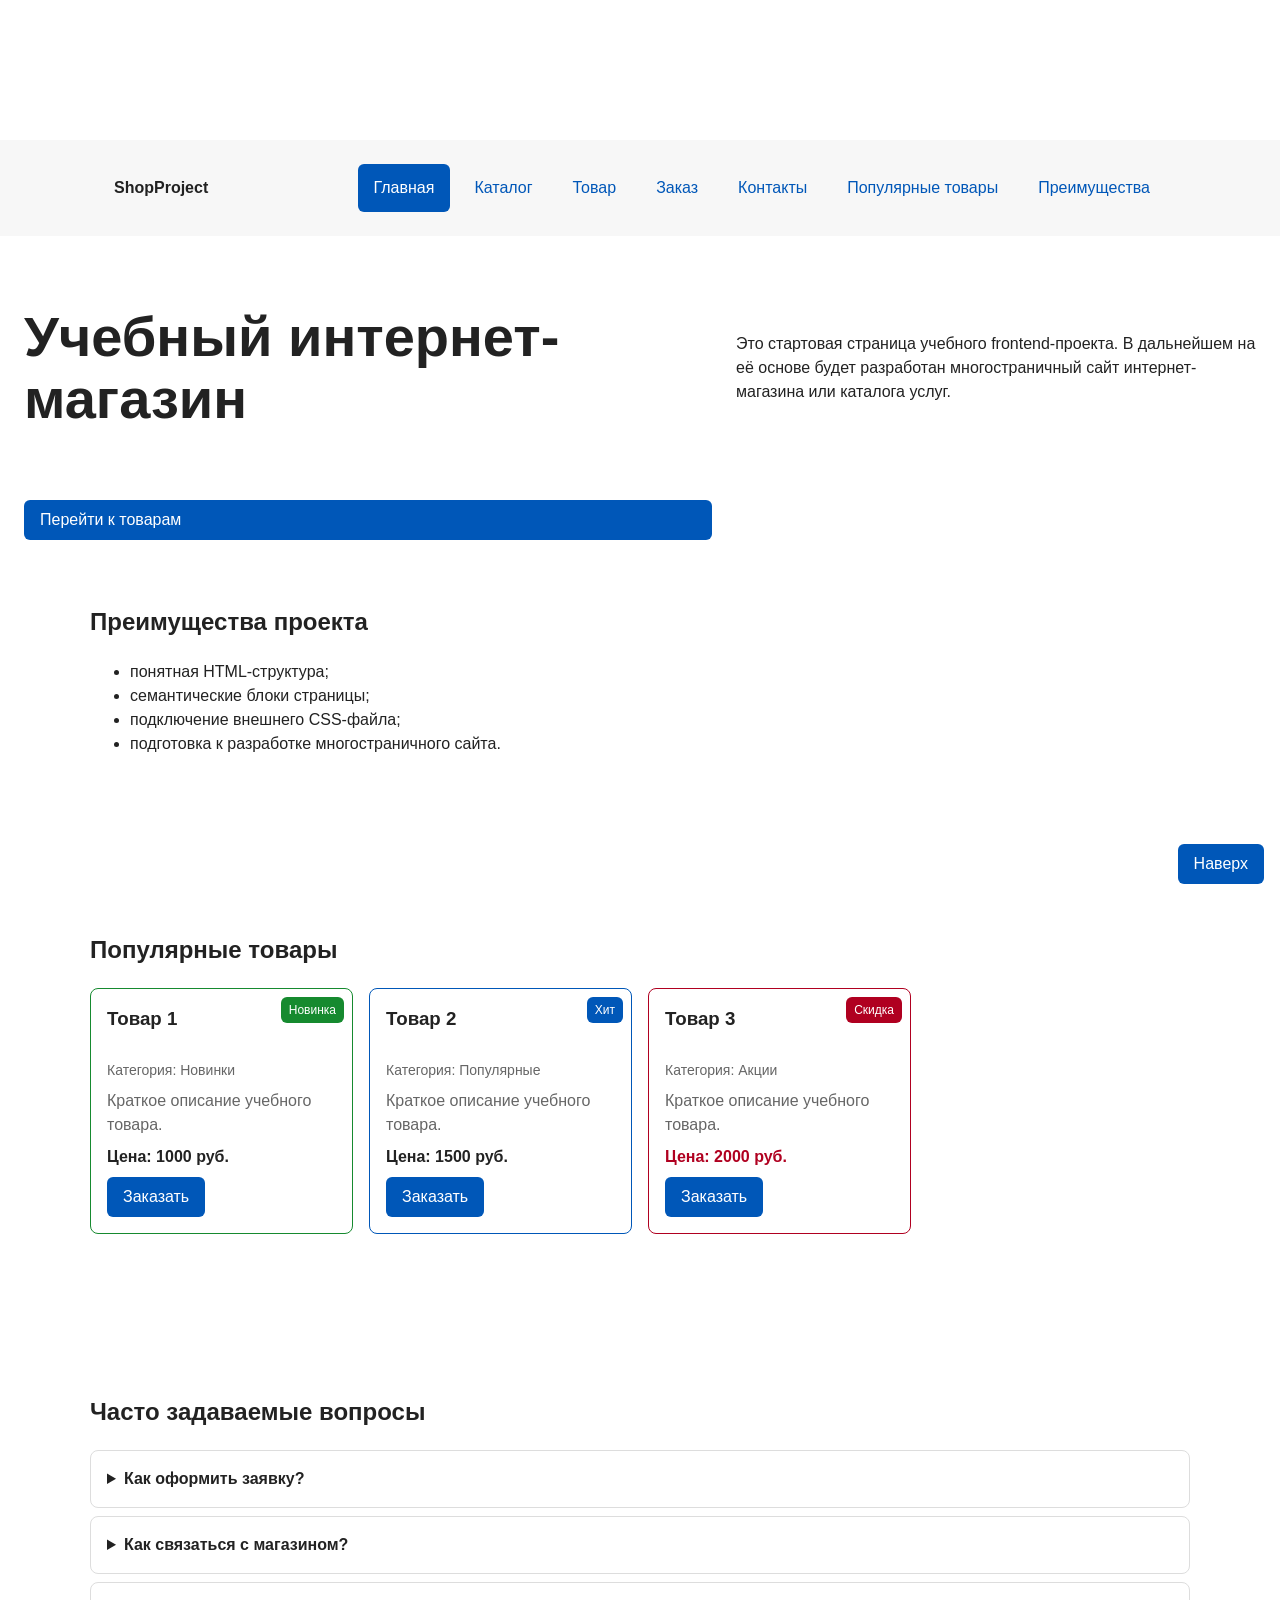
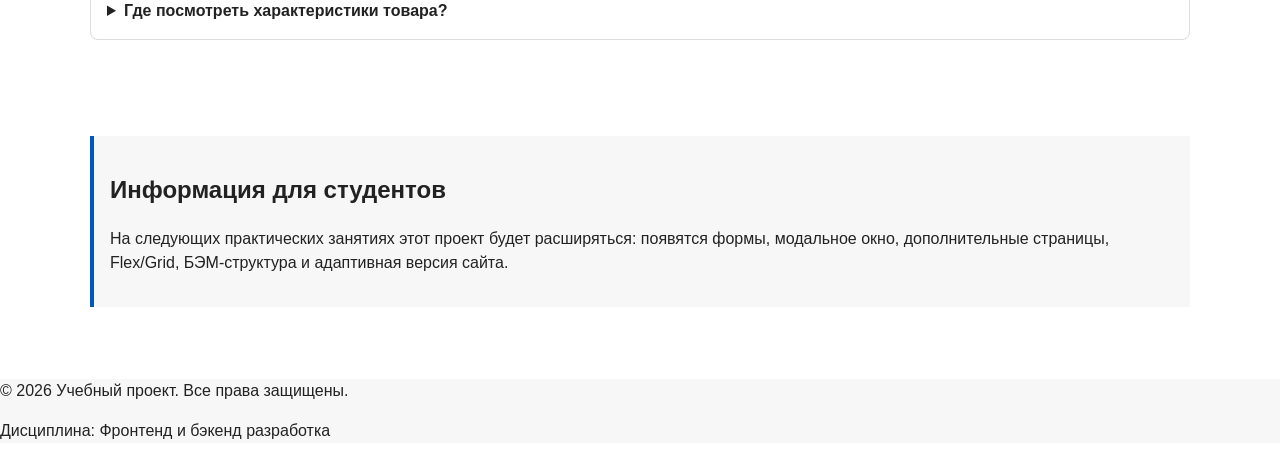
==== index.html @ 4610fc08 "pr13-15" ====
<!DOCTYPE html>
<html lang="ru">

<head>
    <meta charset="UTF-8">
    <meta name="viewport" content="width=device-width, initial-scale=1.0">
    <meta name="description" content="Главная страница учебного интернет-магазина.">
    <title>Учебный интернет-магазин</title>
    <link rel="stylesheet" href="css/style.css">
    <link rel="stylesheet" href="css/responsive.css">
    <script src="js/main.js" defer></script>
    <meta property="og:type" content="website">
    <meta property="og:title" content="Учебный интернет-магазин">
    <meta property="og:description" content="Учебный frontend-проект интернет-магазина.">
    <meta property="og:image" content="https://detrax656.github.io/kr1-html-css-shop/images/preview.jpg">
</head>

<body>
    <a class="skip-link" href="#main">Перейти к основному содержимому</a>
    <header class="site-header">
        <div class="site-header__inner">
            <a class="site-header__logo" href="index.html">ShopProject</a>

            <nav class="site-nav" aria-label="Основная навигация">
                <ul class="site-nav__list">
                    <li class="site-nav__item">
                        <a class="site-nav__link site-nav__link--active" href="index.html">
                            Главная
                        </a>
                    </li>
                    <li class="site-nav__item">
                        <a class="site-nav__link" href="catalog.html">Каталог</a>
                    </li>
                    <li class="site-nav__item">
                        <a class="site-nav__link" href="product.html">Товар</a>
                    </li>
                    <li class="site-nav__item">
                        <a class="site-nav__link" href="order.html">Заказ</a>
                    </li>
                    <li class="site-nav__item">
                        <a class="site-nav__link" href="contacts.html">Контакты</a>
                    </li>
                    <li class="site-nav__item">
                        <a class="site-nav__link" href="index.html#popular">
                            Популярные товары
                        </a>
                    </li>
                    <li class="site-nav__item">
                        <a class="site-nav__link" href="index.html#advantages">Преимущества</a>
                    </li>
                </ul>
            </nav>
        </div>
    </header>

    <main>
        <section class="hero">
            <h1 class="hero__title">Учебный интернет-магазин</h1>
            <p class="hero__text">
                Это стартовая страница учебного frontend-проекта.
                В дальнейшем на её основе будет разработан многостраничный сайт
                интернет-магазина или каталога услуг.
            </p>
            <a class="button" href="#popular">Перейти к товарам</a>
        </section>

        <section class="section" id="advantages">
            <h2 class="section__title">Преимущества проекта</h2>

            <ul class="advantages-list">
                <li class="advantages-list__item">понятная HTML-структура;</li>
                <li class="advantages-list__item">семантические блоки страницы;</li>
                <li class="advantages-list__item">подключение внешнего CSS-файла;</li>
                <li class="advantages-list__item">подготовка к разработке многостраничного сайта.</li>
            </ul>
        </section>

        <section class="section" id="popular">
            <h2 class="section__title">Популярные товары</h2>

            <div class="products-grid">
                <article class="product-card product-card--new">
                    <span class="product-card__badge">Новинка</span>
                    <h3 class="product-card__title">Товар 1</h3>
                    <p class="product-card__category">Категория: Новинки</p>
                    <p class="product-card__description">Краткое описание учебного товара.</p>
                    <p class="product-card__price">Цена: 1000 руб.</p>
                    <button class="button product-card__button" type="button" data-product="Товар 1">
                        Заказать
                    </button>
                </article>

                <article class="product-card product-card--hit">
                    <span class="product-card__badge">Хит</span>
                    <h3 class="product-card__title">Товар 2</h3>
                    <p class="product-card__category">Категория: Популярные</p>
                    <p class="product-card__description">Краткое описание учебного товара.</p>
                    <p class="product-card__price">Цена: 1500 руб.</p>
                    <button class="button product-card__button" type="button" data-product="Товар 2">
                        Заказать
                    </button>
                </article>

                <article class="product-card product-card--discount">
                    <span class="product-card__badge">Скидка</span>
                    <h3 class="product-card__title">Товар 3</h3>
                    <p class="product-card__category">Категория: Акции</p>
                    <p class="product-card__description">Краткое описание учебного товара.</p>
                    <p class="product-card__price">Цена: 2000 руб.</p>
                    <button class="button product-card__button" type="button" data-product="Товар 3">
                        Заказать
                    </button>
                </article>

            </div>
        </section>

        <section class="section" id="faq">
            <h2 class="section__title">Часто задаваемые вопросы</h2>

            <div class="faq">
                <details class="faq__item">
                    <summary class="faq__question">Как оформить заявку?</summary>
                    <p class="faq__answer">
                        Нажмите кнопку «Заказать» у нужного товара или перейдите
                        на страницу «Заказ» и заполните форму.
                    </p>
                </details>

                <details class="faq__item">
                    <summary class="faq__question">Как связаться с магазином?</summary>
                    <p class="faq__answer">
                        Телефон и e-mail указаны на странице «Контакты».
                    </p>
                </details>

                <details class="faq__item">
                    <summary class="faq__question">Где посмотреть характеристики товара?</summary>
                    <p class="faq__answer">
                        Характеристики представлены в таблице на странице «Товар».
                    </p>
                </details>
            </div>
        </section>

        <aside class="aside-info">
            <h2 class="aside-info__title">Информация для студентов</h2>
            <p class="aside-info__text">
                На следующих практических занятиях этот проект будет расширяться:
                появятся формы, модальное окно, дополнительные страницы, Flex/Grid,
                БЭМ-структура и адаптивная версия сайта.
            </p>
        </aside>
    </main>

    <footer class="site-footer" id="contacts">
        <p class="site-footer__text">&copy; 2026 Учебный проект. Все права защищены.</p>
        <p class="site-footer__text">Дисциплина: Фронтенд и бэкенд разработка</p>
    </footer>

    <a class="to-top" href="#">Наверх</a>

    <dialog class="order-dialog" id="order-dialog" aria-labelledby="order-dialog-title">
        <button class="order-dialog__close" type="button" id="close-order-dialog-icon"
            aria-label="Закрыть окно">&times;</button>

        <h2 class="order-dialog__title" id="order-dialog-title">Оформление заявки</h2>

        <p class="success-message" id="success-message" role="status" hidden>
            Форма успешно отправлена!
        </p>

        <form class="order-form" id="order-form" action="#" method="post" novalidate>
            <input id="selected-product" name="selected-product" type="hidden">

            <div class="order-form__field">
                <label class="order-form__label" for="order-name">Имя</label>
                <input class="order-form__input" id="order-name" name="name" type="text" placeholder="Введите ваше имя"
                    minlength="2" autocomplete="given-name" required>
            </div>

            <div class="order-form__field">
                <label class="order-form__label" for="order-email">E-mail</label>
                <input class="order-form__input" id="order-email" name="email" type="email"
                    placeholder="example@mail.ru" autocomplete="email" required>
            </div>

            <div class="order-form__field">
                <label class="order-form__label" for="order-phone">Телефон</label>
                <input class="order-form__input" id="order-phone" name="phone" type="tel" inputmode="tel"
                    placeholder="+7 (900) 000-00-00" pattern="^\+7 \(\d{3}\) \d{3}-\d{2}-\d{2}$" required>
                <small class="order-form__hint">Формат: +7 (900) 000-00-00</small>
            </div>

            <div class="order-form__field">
                <label class="order-form__label" for="order-date">Дата связи</label>
                <input class="order-form__input" id="order-date" name="date" type="date">
            </div>

            <div class="order-form__field">
                <label class="order-form__label" for="order-topic">Тема заявки</label>
                <select class="order-form__select" id="order-topic" name="topic" required>
                    <option value="">Выберите тему</option>
                    <option value="product">Заказ товара</option>
                    <option value="consultation">Консультация</option>
                    <option value="delivery">Доставка</option>
                </select>
            </div>

            <div class="order-form__field">
                <label class="order-form__label" for="order-comment">Комментарий</label>
                <textarea class="order-form__textarea" id="order-comment" name="comment" rows="4"
                    placeholder="Укажите дополнительную информацию"></textarea>
            </div>

            <div class="order-form__field order-form__field--checkbox">
                <label class="order-form__label">
                    <input class="order-form__input" id="order-agreement" name="agreement" type="checkbox" required>
                    Я согласен на обработку данных
                </label>
            </div>

            <div class="order-form__actions">
                <button class="button button--secondary" type="button" id="close-order-dialog">Закрыть</button>
                <button class="button button--primary" type="submit">Отправить заявку</button>
            </div>
        </form>
    </dialog>
</body>

</html>
---- css/style.css ----
/* ===============================
   1. Переменные проекта
   =============================== */

:root {
  /* Основные цвета проекта */
  --color-bg: #ffffff;
  --color-text: #222222;
  --color-muted: #666666;
  --color-primary: #0057b8;
  --color-primary-dark: #003f86;
  --color-border: #dddddd;
  --color-surface: #f7f7f7;
  --color-surface-accent: #eef5ff;
  --color-danger: #b00020;
  --color-success: #168a2f;
  --color-success-bg: #eefaf0;
  --color-white: #ffffff;

  /* Отступы */
  --space-xs: 4px;
  --space-sm: 8px;
  --space-md: 16px;
  --space-lg: 24px;
  --space-xl: 32px;

  /* Скругления */
  --radius-sm: 6px;
  --radius-md: 8px;
  --radius-lg: 12px;

  /* Размеры */
  --container-width: 1100px;
  --header-height: 140px;
}

/* ===============================
   2. Базовые стили
   =============================== */

* {
  box-sizing: border-box;
}

html {
  scroll-behavior: smooth;
  scroll-padding-top: var(--header-height);
}
:target {
  outline: 2px dashed var(--color-primary);
  outline-offset: 4px;
}

body {
  margin: 0;
  font-family: Arial, sans-serif;
  line-height: 1.5;
  color: var(--color-text);
  background-color: var(--color-bg);
  padding-top: var(--header-height);
}

main {
  padding: var(--space-lg);
}

/* ===============================
   3. Общие элементы интерфейса
   =============================== */

a {
  color: var(--color-primary);
}

a:hover {
  color: var(--color-primary-dark);
}

a:focus-visible {
  outline: 2px solid var(--color-primary);
  outline-offset: 3px;
}

.button {
  display: inline-block;
  padding: var(--space-sm) var(--space-md);
  color: var(--color-white);
  background-color: var(--color-primary);
  font: inherit;
  text-decoration: none;
  border: none;
  border-radius: var(--radius-sm);
  cursor: pointer;
}

.button:hover {
  color: var(--color-white);
  background-color: var(--color-primary-dark);
}

.button--primary {
  color: var(--color-white);
  background-color: var(--color-primary);
}

.button--primary:hover {
  background-color: var(--color-primary-dark);
}

.button--secondary {
  color: var(--color-primary);
  background-color: transparent;
  border: 1px solid var(--color-primary);
}

.button--secondary:hover {
  color: var(--color-white);
  background-color: var(--color-primary);
}

.button:focus-visible {
  outline: 2px solid var(--color-primary);
  outline-offset: 3px;
}

.button:disabled {
  opacity: 0.6;
  cursor: not-allowed;
}

/* ===============================
   4.Flexbox
   =============================== */

.site-header,
.site-footer {
  background-color: var(--color-surface);
}

.site-header {
  position: sticky;
  top: 0;
  z-index: 100;
}

/* Flexbox: логотип слева, меню справа */
.site-header__inner {
  display: flex;
  align-items: center;
  justify-content: space-between;
  gap: var(--space-md);
  max-width: var(--container-width);
  margin: 0 auto;
  padding: var(--space-lg);
}

.site-header__logo {
  font-weight: 700;
  color: var(--color-text);
  text-decoration: none;
}

/* Flexbox: пункты меню в строку */
.site-nav__list {
  display: flex;
  flex-direction: column;
  gap: var(--space-sm, 8px);
  margin: 0;
  padding: 0;
  list-style: none;
}

.site-nav__link {
  display: block;
  padding: 12px 16px;
  color: var(--color-primary);
  text-decoration: none;
  border-radius: var(--radius-sm);
}

.site-nav__link:hover {
  color: var(--color-white);
  background-color: var(--color-primary);
}

.site-nav__link:focus-visible {
  outline: 2px solid var(--color-primary);
  outline-offset: 3px;
}

.site-nav__link--active {
  color: var(--color-white);
  background-color: var(--color-primary);
}

/* ===============================
   5. Компоненты страницы
   =============================== */

.hero {
  display: grid;
  gap: var(--space-lg, 24px);
  align-items: center;
}

.hero__content {
  display: grid;
  gap: var(--space-md, 16px);
}

.hero__title {
  font-size: clamp(28px, 7vw, 56px);
  line-height: 1.1;
}

.hero__image {
  width: 100%;
  max-width: 520px;
  margin-inline: auto;
}

.section {
  max-width: var(--container-width);
  margin: 0 auto var(--space-xl);
}

.section__title {
  margin-top: 0;
}

/* Grid: карточки товаров в адаптивной сетке */

.products-grid {
  display: grid;
  grid-template-columns: repeat(3, 1fr);
  gap: var(--space-md, 16px);
}

/* Позиционирование: relative — точка отсчёта для бейджа */
.product-card {
  position: relative;
  display: flex;
  flex-direction: column;
  gap: var(--space-sm);
  margin-bottom: 0;
  padding: var(--space-md);
  border: 1px solid var(--color-border);
  border-radius: var(--radius-md);
  background-color: var(--color-bg);
  min-width: 0;
}

.product-card:hover {
  border-color: var(--color-primary);
}

.product-card--new {
  border-color: var(--color-success);
}

.product-card--hit {
  border-color: var(--color-primary);
}

.product-card--discount {
  border-color: var(--color-danger);
}

.product-card--unavailable {
  background-color: var(--color-surface);
}

.product-card__title {
  margin-top: 0;
  color: var(--color-text);
}

.product-card__category {
  margin: 0;
  font-size: 14px;
  color: var(--color-muted);
}

.product-card__description {
  margin: 0;
  color: var(--color-muted);
}

.product-card__price {
  margin: 0;
  font-weight: 700;
}

.product-card--discount .product-card__price {
  color: var(--color-danger);
}

.product-card--unavailable .product-card__price {
  color: var(--color-muted);
}

.product-card__button {
  margin-top: auto;
  align-self: flex-start;
}

/* Позиционирование: absolute — бейдж в углу карточки */
.product-card__badge {
  position: absolute;
  top: var(--space-sm);
  right: var(--space-sm);
  padding: var(--space-xs) var(--space-sm);
  font-size: 12px;
  color: var(--color-white);
  background-color: var(--color-success);
  border-radius: var(--radius-sm);
}

.product-card--hit .product-card__badge {
  background-color: var(--color-primary);
}

.product-card--discount .product-card__badge {
  background-color: var(--color-danger);
}

.product-card--unavailable .product-card__badge {
  background-color: var(--color-muted);
}

.aside-info {
  max-width: var(--container-width);
  margin: 0 auto var(--space-xl);
  padding: var(--space-md);
  border-left: 4px solid var(--color-primary);
  background-color: var(--color-surface);
}

/* Позиционирование: fixed — кнопка Наверх прикреплена к окну */
.to-top {
  position: fixed;
  right: 16px;
  bottom: 16px;
  z-index: 90;
  padding: var(--space-sm) var(--space-md);
  color: var(--color-white);
  background-color: var(--color-primary);
  text-decoration: none;
  border-radius: var(--radius-sm);
}

.to-top:hover {
  color: var(--color-white);
  background-color: var(--color-primary-dark);
}

.catalog-layout {
  max-width: var(--container-width);
  margin: 0 auto var(--space-xl);
  display: grid;
  grid-template-columns: 260px 1fr;
  grid-template-areas: "filters products";
  gap: var(--space-lg, 24px);
}

.catalog-filters {
  grid-area: filters;
  padding: var(--space-md);
  border: 1px solid var(--color-border);
  border-radius: var(--radius-md);
  background-color: var(--color-surface);
}

.catalog-products {
  grid-area: products;
}

/* ===============================
   6. Форма и модальное окно
   =============================== */

.order-dialog {
  width: min(100% - 32px, 560px);
  padding: var(--space-lg);
  border: none;
  border-radius: var(--radius-lg);
  overflow: auto;
  max-height: calc(100vh - 32px);
}

.order-dialog::backdrop {
  background-color: rgba(0, 0, 0, 0.5);
}

.order-dialog__title {
  margin-top: 0;
}

/* Позиционирование: absolute — крестик в углу окна */
.order-dialog__close {
  position: absolute;
  top: var(--space-sm);
  right: var(--space-sm);
  width: 32px;
  height: 32px;
  padding: 0;
  font-size: 24px;
  line-height: 1;
  color: var(--color-muted);
  background-color: transparent;
  border: none;
  border-radius: var(--radius-sm);
  cursor: pointer;
}

.order-dialog__close:hover {
  color: var(--color-text);
  background-color: var(--color-surface);
}

.order-dialog__close:focus-visible {
  outline: 2px solid var(--color-primary);
  outline-offset: 3px;
}

.order-form {
  display: grid;
  gap: var(--space-md, 16px);
  max-width: 560px;
}

.order-form__field {
  margin-bottom: var(--space-md);
}

.order-form__label {
  display: block;
  margin-bottom: var(--space-xs);
}

.order-form__input,
.order-form__select,
.order-form__textarea {
  width: 100%;
  min-height: 44px;
  padding: 10px 12px;
  border: 1px solid var(--color-border);
  border-radius: var(--radius-sm);
  font: inherit;
}

.order-form__input:hover,
.order-form__select:hover,
.order-form__textarea:hover {
  border-color: var(--color-primary);
}

.order-form__textarea {
  min-height: 120px;
  resize: vertical;
}

.order-form__input:focus-visible,
.order-form__select:focus-visible,
.order-form__textarea:focus-visible {
  outline: 2px solid var(--color-primary);
  outline-offset: 3px;
}

.order-form__input[type="checkbox"] {
  width: auto;
}

.order-form__hint {
  display: block;
  margin-top: var(--space-xs);
  color: var(--color-muted);
}

[aria-invalid="true"] {
  border-color: var(--color-danger);
}

/* Flexbox: кнопки формы справа */
.order-form__actions {
  display: flex;
  justify-content: flex-end;
  gap: var(--space-md);
  margin-top: var(--space-lg);
}

.success-message {
  max-width: var(--container-width);
  margin: var(--space-lg) auto;
  padding: var(--space-md);
  border-left: 4px solid var(--color-success);
  background-color: var(--color-success-bg);
}

/* Форма фильтров */

.catalog-filters__form {
  display: grid;
  gap: var(--space-md);
}

.catalog-filters__group {
  margin: 0;
  padding: var(--space-md);
  border: 1px solid var(--color-border);
  border-radius: var(--radius-sm);
}

.catalog-filters__legend {
  font-weight: 700;
}

.catalog-filters__label {
  display: block;
  margin-bottom: var(--space-sm);
}

.catalog-filters__input {
  width: 100%;
  padding: 8px 10px;
  border: 1px solid var(--color-border);
  border-radius: var(--radius-sm);
  font: inherit;
}

/* ===============================
   7. Стили для Breadcrumbs
   =============================== */
.breadcrumbs {
  max-width: var(--container-width);
  margin: 0 auto var(--space-md);
  font-size: 14px;
  color: var(--color-muted);
}

.breadcrumbs__link {
  color: var(--color-primary);
}

.breadcrumbs__link + .breadcrumbs__link::before {
  content: " / ";
  display: inline-block;
  white-space: pre;
  color: var(--color-muted);
  text-decoration: none;
}

.breadcrumbs__current::before {
  content: " / ";
  color: var(--color-muted);
}

/* ===============================
   8. FAQ
   =============================== */

.faq {
  display: grid;
  gap: var(--space-sm);
}

.faq__item {
  padding: var(--space-md);
  border: 1px solid var(--color-border);
  border-radius: var(--radius-md);
  background-color: var(--color-bg);
}

.faq__item:hover {
  border-color: var(--color-primary);
}

.faq__question {
  font-weight: 700;
  cursor: pointer;
}

.faq__question:focus-visible {
  outline: 2px solid var(--color-primary);
  outline-offset: 3px;
}

.faq__answer {
  margin: var(--space-sm) 0 0;
  color: var(--color-muted);
}

/* ===============================
   9. Страница товара
   =============================== */

/* Grid: картинка и информация о товаре в две колонки */
.product-details {
  display: grid;
  grid-template-columns: 1fr 1fr;
  gap: var(--space-xl);
  align-items: start;
}

.product-details__image {
  display: block;
  width: 100%;
  aspect-ratio: 4 / 3;
  object-fit: cover;
  border-radius: var(--radius-md, 8px);
}

.product-details__title {
  margin-top: 0;
}

.product-details__category {
  margin: 0 0 var(--space-md);
  font-size: 14px;
  color: var(--color-muted);
}

.product-details__subtitle {
  margin: var(--space-md) 0 var(--space-sm);
  font-size: 18px;
}

.product-details__list {
  margin: 0 0 var(--space-md);
  padding-left: var(--space-lg);
}

.product-details__price {
  font-weight: 700;
}

.product-details__availability {
  font-weight: 700;
  color: var(--color-success);
}

.product-table {
  width: 100%;
  max-width: 600px;
  border-collapse: collapse;
}

.product-table__caption {
  margin-bottom: var(--space-sm);
  font-weight: 700;
  text-align: left;
}

.product-table__heading,
.product-table__cell {
  padding: var(--space-sm) var(--space-md);
  border: 1px solid var(--color-border);
  text-align: left;
}

.product-table__heading {
  background-color: var(--color-surface);
}

/* ===============================
   10. Отзывы
   =============================== */

/* Grid: карточки отзывов в три колонки */
.reviews {
  display: grid;
  grid-template-columns: repeat(3, 1fr);
  gap: var(--space-lg);
}

.review-card {
  padding: var(--space-md);
  border: 1px solid var(--color-border);
  border-radius: var(--radius-md);
  background-color: var(--color-surface);
}

.review-card__rating {
  margin: 0 0 var(--space-sm);
  color: var(--color-primary);
}

.review-card__text {
  margin: 0 0 var(--space-sm);
  color: var(--color-muted);
}

.review-card__author {
  margin: 0;
  font-weight: 700;
}


.skip-link {
  position: absolute;
  left: 16px;
  top: -100px;
  z-index: 1000;
  padding: 8px 12px;
  color: #ffffff;
  background-color: #111111;
  border-radius: 6px;
  text-decoration: none;
}

.skip-link:focus,
.skip-link:focus-visible {
  top: 16px;
}
---- css/responsive.css ----
/*
  Адаптивные стили
  Подход: Mobile First
  Базовые стили рассчитаны на мобильный экран.
*/

*,
*::before,
*::after {
    box-sizing: border-box;
}

html {
    scroll-behavior: smooth;
}

img,
video {
    max-width: 100%;
    height: auto;
}

body {
    overflow-x: hidden;
}

.container,
.main,
.section {
    width: min(100% - 32px, 1200px);
    margin-inline: auto;
}

.section {
    padding-block: clamp(24px, 5vw, 64px);
}

@media (min-width: 768px) {
    .site-nav__list {
        flex-direction: row;
        flex-wrap: wrap;
        align-items: center;
    }
}

@media (min-width: 900px) {
  .hero {
    grid-template-columns: minmax(0, 1fr) minmax(320px, 520px);
  }
}

.product-card__title,
.product-card__description {
  overflow-wrap: anywhere;
}

@media (min-width: 640px) {
  .products-grid {
    grid-template-columns: repeat(2, minmax(0, 1fr));
  }
}

@media (min-width: 1024px) {
  .products-grid {
    grid-template-columns: repeat(3, minmax(0, 1fr));
  }
}

@media (min-width: 1280px) {
  .products-grid {
    grid-template-columns: repeat(4, minmax(0, 1fr));
  }
}

.catalog-filters {
  order: -1;
}

@media (min-width: 1024px) {
  .catalog-layout {
    grid-template-columns: 280px minmax(0, 1fr);
    align-items: start;
  }

  .catalog-filters {
    position: sticky;
    top: 88px;
    order: initial;
    z-index: 1;
    align-self: start;
  }
}

@media (min-width: 768px) {
  .order-form {
    grid-template-columns: repeat(2, minmax(0, 1fr));
  }

  .order-form__group--wide {
    grid-column: 1 / -1;
  }
}

@media (min-width: 768px) {
  .back-to-top {
    right: 32px;
    bottom: 32px;
  }
}
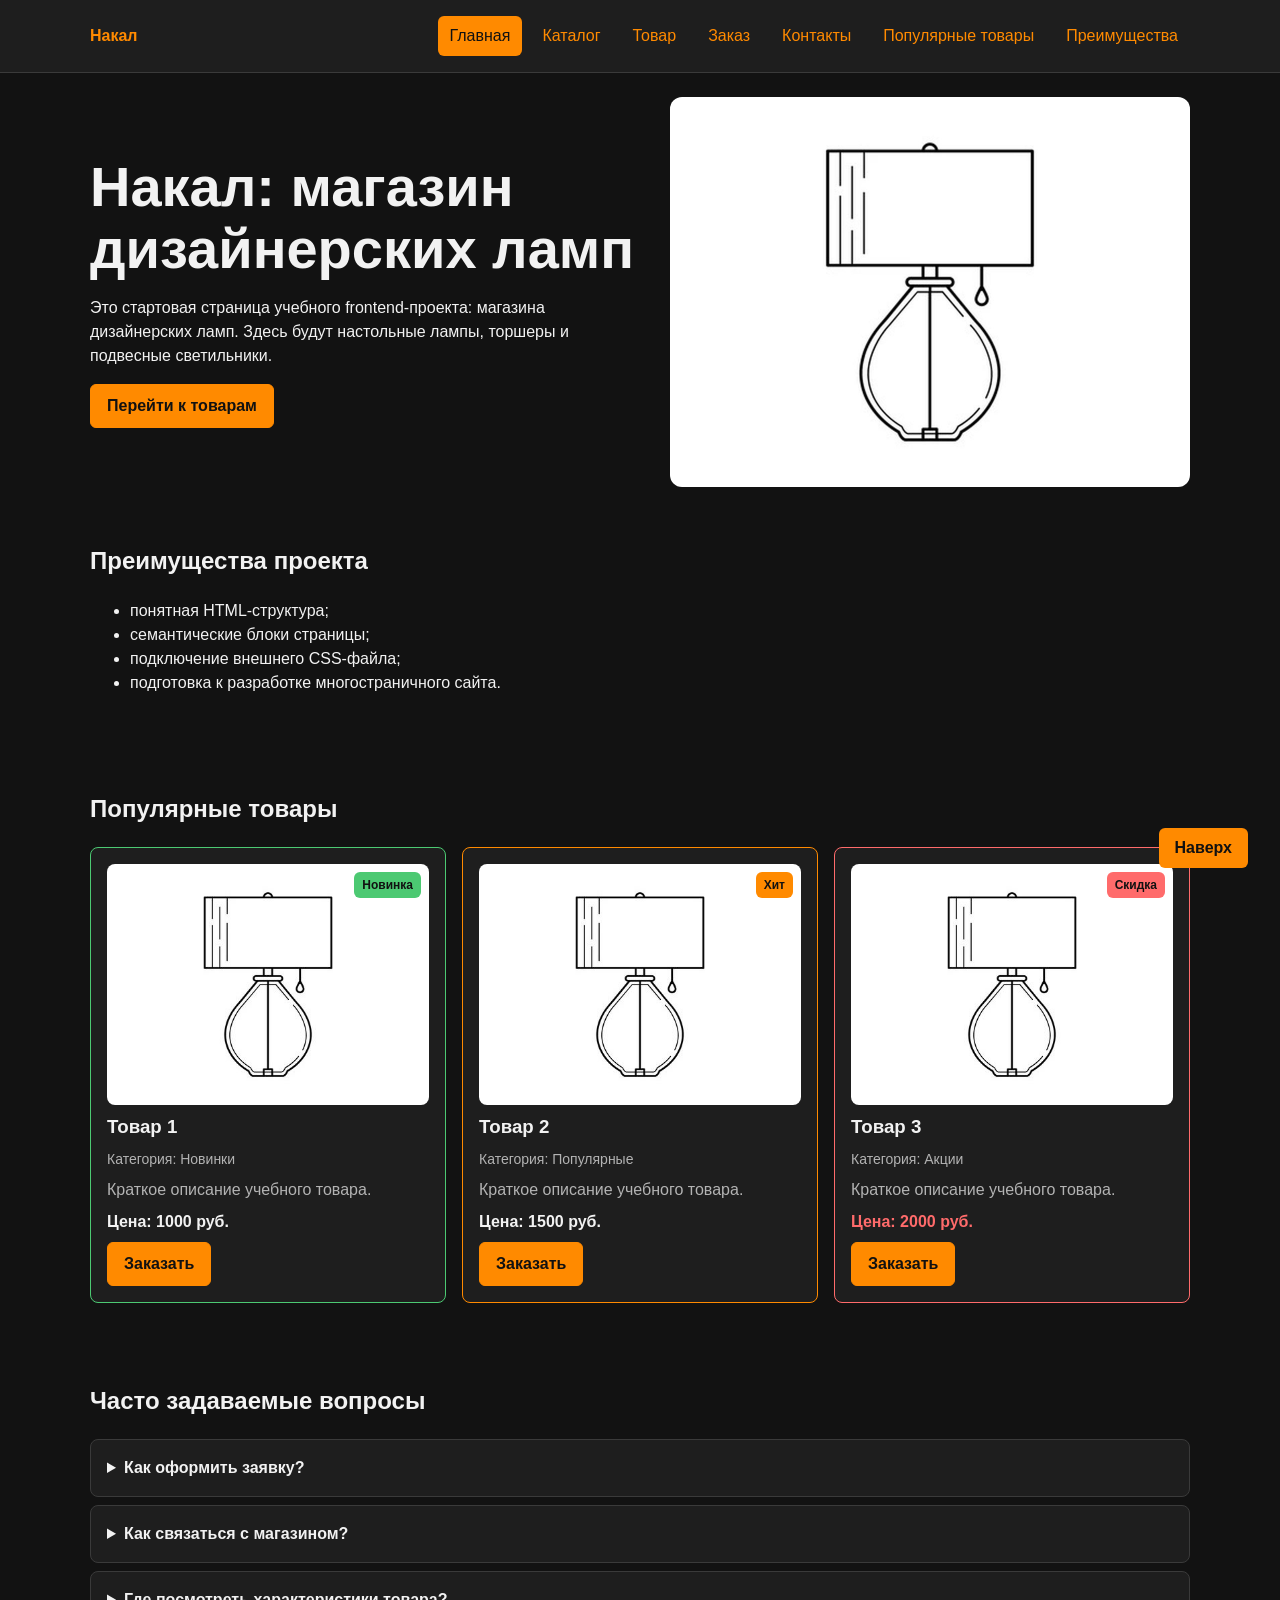
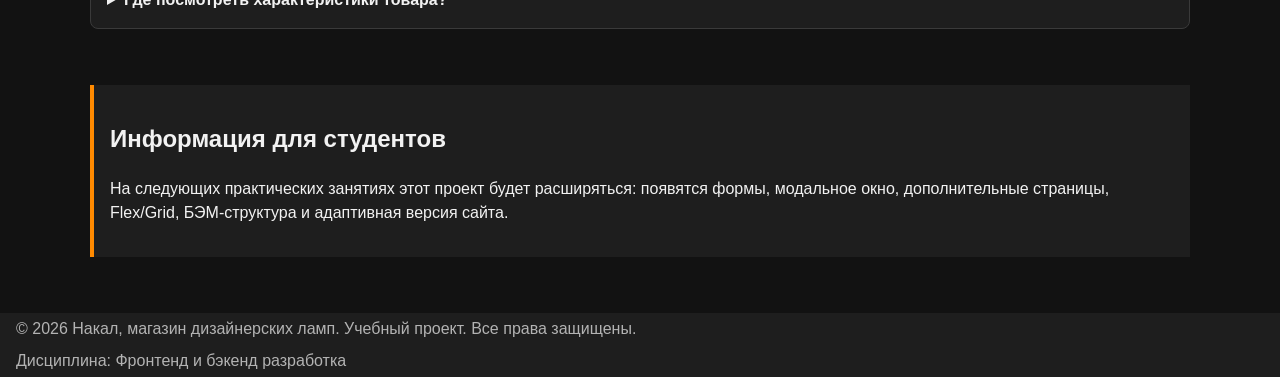
==== commit 2995060a: "kr4 base" ====
--- a/index.html
+++ b/index.html
@@ -4,14 +4,14 @@
 <head>
     <meta charset="UTF-8">
     <meta name="viewport" content="width=device-width, initial-scale=1.0">
-    <meta name="description" content="Главная страница учебного интернет-магазина.">
-    <title>Учебный интернет-магазин</title>
+    <meta name="description" content="Накал — магазин дизайнерских ламп. Главная страница учебного проекта.">
+    <title>Накал — магазин дизайнерских ламп</title>
     <link rel="stylesheet" href="css/style.css">
     <link rel="stylesheet" href="css/responsive.css">
     <script src="js/main.js" defer></script>
     <meta property="og:type" content="website">
-    <meta property="og:title" content="Учебный интернет-магазин">
-    <meta property="og:description" content="Учебный frontend-проект интернет-магазина.">
+    <meta property="og:title" content="Накал — магазин дизайнерских ламп">
+    <meta property="og:description" content="Учебный frontend-проект: магазин дизайнерских ламп «Накал».">
     <meta property="og:image" content="https://detrax656.github.io/kr1-html-css-shop/images/preview.jpg">
 </head>
 
@@ -19,12 +19,12 @@
     <a class="skip-link" href="#main">Перейти к основному содержимому</a>
     <header class="site-header">
         <div class="site-header__inner">
-            <a class="site-header__logo" href="index.html">ShopProject</a>
+            <a class="site-header__logo" href="index.html">Накал</a>
 
             <nav class="site-nav" aria-label="Основная навигация">
                 <ul class="site-nav__list">
                     <li class="site-nav__item">
-                        <a class="site-nav__link site-nav__link--active" href="index.html">
+                        <a class="site-nav__link site-nav__link--active" href="index.html" aria-current="page">
                             Главная
                         </a>
                     </li>
@@ -55,13 +55,21 @@
 
     <main>
         <section class="hero">
-            <h1 class="hero__title">Учебный интернет-магазин</h1>
-            <p class="hero__text">
-                Это стартовая страница учебного frontend-проекта.
-                В дальнейшем на её основе будет разработан многостраничный сайт
-                интернет-магазина или каталога услуг.
-            </p>
-            <a class="button" href="#popular">Перейти к товарам</a>
+            <div class="hero__content">
+                <h1 class="hero__title">Накал: магазин дизайнерских ламп</h1>
+                <p class="hero__text">
+                    Это стартовая страница учебного frontend-проекта: магазина дизайнерских ламп.
+                    Здесь будут настольные лампы, торшеры и подвесные светильники.
+                </p>
+                <a class="button" href="#popular">Перейти к товарам</a>
+            </div>
+
+            <picture>
+                <source media="(min-width: 1200px)" srcset="images/hero-desktop.jpg">
+                <source media="(min-width: 768px)" srcset="images/hero-tablet.jpg">
+                <img class="hero__image" src="images/hero-mobile.jpg" alt="Дизайнерская лампа (заглушка изображения)"
+                    width="640" height="480">
+            </picture>
         </section>
 
         <section class="section" id="advantages">
@@ -81,6 +89,10 @@
             <div class="products-grid">
                 <article class="product-card product-card--new">
                     <span class="product-card__badge">Новинка</span>
+                    <img class="product-card__image" src="images/product-640.jpg"
+                      srcset="images/product-480.jpg 480w, images/product-640.jpg 640w, images/product-960.jpg 960w"
+                      sizes="(max-width: 639px) 100vw, (max-width: 1023px) 50vw, 33vw"
+                      alt="Товар 1: фото товара" width="640" height="480" loading="lazy">
                     <h3 class="product-card__title">Товар 1</h3>
                     <p class="product-card__category">Категория: Новинки</p>
                     <p class="product-card__description">Краткое описание учебного товара.</p>
@@ -92,6 +104,10 @@
 
                 <article class="product-card product-card--hit">
                     <span class="product-card__badge">Хит</span>
+                    <img class="product-card__image" src="images/product-640.jpg"
+                      srcset="images/product-480.jpg 480w, images/product-640.jpg 640w, images/product-960.jpg 960w"
+                      sizes="(max-width: 639px) 100vw, (max-width: 1023px) 50vw, 33vw"
+                      alt="Товар 2: фото товара" width="640" height="480" loading="lazy">
                     <h3 class="product-card__title">Товар 2</h3>
                     <p class="product-card__category">Категория: Популярные</p>
                     <p class="product-card__description">Краткое описание учебного товара.</p>
@@ -103,6 +119,10 @@
 
                 <article class="product-card product-card--discount">
                     <span class="product-card__badge">Скидка</span>
+                    <img class="product-card__image" src="images/product-640.jpg"
+                      srcset="images/product-480.jpg 480w, images/product-640.jpg 640w, images/product-960.jpg 960w"
+                      sizes="(max-width: 639px) 100vw, (max-width: 1023px) 50vw, 33vw"
+                      alt="Товар 3: фото товара" width="640" height="480" loading="lazy">
                     <h3 class="product-card__title">Товар 3</h3>
                     <p class="product-card__category">Категория: Акции</p>
                     <p class="product-card__description">Краткое описание учебного товара.</p>
@@ -154,7 +174,7 @@
     </main>
 
     <footer class="site-footer" id="contacts">
-        <p class="site-footer__text">&copy; 2026 Учебный проект. Все права защищены.</p>
+        <p class="site-footer__text">&copy; 2026 Накал, магазин дизайнерских ламп. Учебный проект. Все права защищены.</p>
         <p class="site-footer__text">Дисциплина: Фронтенд и бэкенд разработка</p>
     </footer>
 
@@ -173,31 +193,31 @@
         <form class="order-form" id="order-form" action="#" method="post" novalidate>
             <input id="selected-product" name="selected-product" type="hidden">
 
-            <div class="order-form__field">
+            <div class="order-form__group">
                 <label class="order-form__label" for="order-name">Имя</label>
                 <input class="order-form__input" id="order-name" name="name" type="text" placeholder="Введите ваше имя"
                     minlength="2" autocomplete="given-name" required>
             </div>
 
-            <div class="order-form__field">
+            <div class="order-form__group">
                 <label class="order-form__label" for="order-email">E-mail</label>
                 <input class="order-form__input" id="order-email" name="email" type="email"
                     placeholder="example@mail.ru" autocomplete="email" required>
             </div>
 
-            <div class="order-form__field">
+            <div class="order-form__group">
                 <label class="order-form__label" for="order-phone">Телефон</label>
                 <input class="order-form__input" id="order-phone" name="phone" type="tel" inputmode="tel"
                     placeholder="+7 (900) 000-00-00" pattern="^\+7 \(\d{3}\) \d{3}-\d{2}-\d{2}$" required>
                 <small class="order-form__hint">Формат: +7 (900) 000-00-00</small>
             </div>
 
-            <div class="order-form__field">
+            <div class="order-form__group">
                 <label class="order-form__label" for="order-date">Дата связи</label>
                 <input class="order-form__input" id="order-date" name="date" type="date">
             </div>
 
-            <div class="order-form__field">
+            <div class="order-form__group">
                 <label class="order-form__label" for="order-topic">Тема заявки</label>
                 <select class="order-form__select" id="order-topic" name="topic" required>
                     <option value="">Выберите тему</option>
@@ -207,13 +227,13 @@
                 </select>
             </div>
 
-            <div class="order-form__field">
+            <div class="order-form__group order-form__group--wide">
                 <label class="order-form__label" for="order-comment">Комментарий</label>
                 <textarea class="order-form__textarea" id="order-comment" name="comment" rows="4"
                     placeholder="Укажите дополнительную информацию"></textarea>
             </div>
 
-            <div class="order-form__field order-form__field--checkbox">
+            <div class="order-form__group order-form__group--wide order-form__group--checkbox">
                 <label class="order-form__label">
                     <input class="order-form__input" id="order-agreement" name="agreement" type="checkbox" required>
                     Я согласен на обработку данных
--- a/css/style.css
+++ b/css/style.css
@@ -1,21 +1,33 @@
+/*
+  Основной файл стилей: ВНЕШНИЙ ВИД (цвета, шрифты, рамки, состояния).
+  Раскладка и адаптивность (flex/grid, размеры блоков, медиазапросы)
+  находятся в css/responsive.css, который подключается после этого файла.
+*/
+
 /* ===============================
    1. Переменные проекта
    =============================== */
 
 :root {
-  /* Основные цвета проекта */
-  --color-bg: #ffffff;
-  --color-text: #222222;
-  --color-muted: #666666;
-  --color-primary: #0057b8;
-  --color-primary-dark: #003f86;
-  --color-border: #dddddd;
-  --color-surface: #f7f7f7;
-  --color-surface-accent: #eef5ff;
-  --color-danger: #b00020;
-  --color-success: #168a2f;
-  --color-success-bg: #eefaf0;
-  --color-white: #ffffff;
+  /* Тема по умолчанию: тёмная («лампа выключена») */
+  color-scheme: dark;
+
+  --color-bg: #121212;
+  --color-surface: #1e1e1e;
+  --color-surface-accent: #262626;
+  --color-text: #f2f2f2;
+  --color-muted: #b3b3b3;
+  --color-border: #3a3a3a;
+
+  /* Оранжевый акцент */
+  --color-primary: #ff8a00;
+  --color-primary-hover: #ffb030;
+  --color-on-primary: #111111;   /* тёмный текст на оранжевом фоне */
+  --color-link: #ff8a00;         /* цвет ссылок и текста-акцента */
+
+  --color-danger: #ff6b6b;
+  --color-success: #4cc972;
+  --color-success-bg: #16281c;
 
   /* Отступы */
   --space-xs: 4px;
@@ -31,25 +43,28 @@
 
   /* Размеры */
   --container-width: 1100px;
-  --header-height: 140px;
+}
+
+/* Светлая тема («лампа включена»): подключается атрибутом data-theme="light" */
+:root[data-theme="light"] {
+  color-scheme: light;
+
+  --color-bg: #faf6ef;
+  --color-surface: #ffffff;
+  --color-surface-accent: #f3ece0;
+  --color-text: #1d1a16;
+  --color-muted: #5f584e;
+  --color-border: #d8cdbb;
+
+  --color-link: #a84f00;         /* тёмно-оранжевый: на кремовом фоне контраст не ниже 4.5:1 */
+  --color-danger: #b00020;
+  --color-success: #168a2f;
+  --color-success-bg: #eefaf0;
 }
 
 /* ===============================
    2. Базовые стили
    =============================== */
-
-* {
-  box-sizing: border-box;
-}
-
-html {
-  scroll-behavior: smooth;
-  scroll-padding-top: var(--header-height);
-}
-:target {
-  outline: 2px dashed var(--color-primary);
-  outline-offset: 4px;
-}
 
 body {
   margin: 0;
@@ -57,11 +72,11 @@
   line-height: 1.5;
   color: var(--color-text);
   background-color: var(--color-bg);
-  padding-top: var(--header-height);
-}
-
-main {
-  padding: var(--space-lg);
+}
+
+:target {
+  outline: 2px dashed var(--color-primary);
+  outline-offset: 4px;
 }
 
 /* ===============================
@@ -69,57 +84,58 @@
    =============================== */
 
 a {
-  color: var(--color-primary);
+  color: var(--color-link);
 }
 
 a:hover {
-  color: var(--color-primary-dark);
+  color: var(--color-primary-hover);
 }
 
 a:focus-visible {
-  outline: 2px solid var(--color-primary);
+  outline: 2px solid var(--color-primary-hover);
   outline-offset: 3px;
 }
 
 .button {
-  display: inline-block;
+  display: inline-flex;
+  align-items: center;
+  justify-content: center;
+  min-height: 44px;
   padding: var(--space-sm) var(--space-md);
-  color: var(--color-white);
+  color: var(--color-on-primary);
   background-color: var(--color-primary);
   font: inherit;
+  font-weight: 700;
   text-decoration: none;
-  border: none;
+  border: 1px solid var(--color-primary);
   border-radius: var(--radius-sm);
   cursor: pointer;
 }
 
 .button:hover {
-  color: var(--color-white);
-  background-color: var(--color-primary-dark);
+  color: var(--color-on-primary);
+  background-color: var(--color-primary-hover);
+  border-color: var(--color-primary-hover);
 }
 
 .button--primary {
-  color: var(--color-white);
+  color: var(--color-on-primary);
   background-color: var(--color-primary);
 }
 
-.button--primary:hover {
-  background-color: var(--color-primary-dark);
-}
-
 .button--secondary {
-  color: var(--color-primary);
+  color: var(--color-link);
   background-color: transparent;
   border: 1px solid var(--color-primary);
 }
 
 .button--secondary:hover {
-  color: var(--color-white);
-  background-color: var(--color-primary);
+  color: var(--color-on-primary);
+  background-color: var(--color-primary-hover);
 }
 
 .button:focus-visible {
-  outline: 2px solid var(--color-primary);
+  outline: 2px solid var(--color-primary-hover);
   outline-offset: 3px;
 }
 
@@ -129,7 +145,7 @@
 }
 
 /* ===============================
-   4.Flexbox
+   4. Шапка и навигация
    =============================== */
 
 .site-header,
@@ -138,75 +154,39 @@
 }
 
 .site-header {
-  position: sticky;
-  top: 0;
-  z-index: 100;
-}
-
-/* Flexbox: логотип слева, меню справа */
-.site-header__inner {
-  display: flex;
-  align-items: center;
-  justify-content: space-between;
-  gap: var(--space-md);
-  max-width: var(--container-width);
-  margin: 0 auto;
-  padding: var(--space-lg);
+  border-bottom: 1px solid var(--color-border);
 }
 
 .site-header__logo {
   font-weight: 700;
-  color: var(--color-text);
+  color: var(--color-link);
   text-decoration: none;
 }
 
-/* Flexbox: пункты меню в строку */
-.site-nav__list {
-  display: flex;
-  flex-direction: column;
-  gap: var(--space-sm, 8px);
-  margin: 0;
-  padding: 0;
-  list-style: none;
-}
-
 .site-nav__link {
-  display: block;
-  padding: 12px 16px;
-  color: var(--color-primary);
+  color: var(--color-link);
   text-decoration: none;
   border-radius: var(--radius-sm);
 }
 
 .site-nav__link:hover {
-  color: var(--color-white);
+  color: var(--color-on-primary);
+  background-color: var(--color-primary-hover);
+}
+
+.site-nav__link:focus-visible {
+  outline: 2px solid var(--color-primary-hover);
+  outline-offset: 3px;
+}
+
+.site-nav__link--active {
+  color: var(--color-on-primary);
   background-color: var(--color-primary);
 }
 
-.site-nav__link:focus-visible {
-  outline: 2px solid var(--color-primary);
-  outline-offset: 3px;
-}
-
-.site-nav__link--active {
-  color: var(--color-white);
-  background-color: var(--color-primary);
-}
-
 /* ===============================
    5. Компоненты страницы
    =============================== */
-
-.hero {
-  display: grid;
-  gap: var(--space-lg, 24px);
-  align-items: center;
-}
-
-.hero__content {
-  display: grid;
-  gap: var(--space-md, 16px);
-}
 
 .hero__title {
   font-size: clamp(28px, 7vw, 56px);
@@ -214,39 +194,27 @@
 }
 
 .hero__image {
+  display: block;
   width: 100%;
   max-width: 520px;
   margin-inline: auto;
-}
-
-.section {
-  max-width: var(--container-width);
-  margin: 0 auto var(--space-xl);
+  border-radius: var(--radius-lg);
 }
 
 .section__title {
   margin-top: 0;
 }
 
-/* Grid: карточки товаров в адаптивной сетке */
-
-.products-grid {
-  display: grid;
-  grid-template-columns: repeat(3, 1fr);
-  gap: var(--space-md, 16px);
-}
-
-/* Позиционирование: relative — точка отсчёта для бейджа */
+/* Позиционирование: relative: точка отсчёта для бейджа */
 .product-card {
   position: relative;
   display: flex;
   flex-direction: column;
   gap: var(--space-sm);
-  margin-bottom: 0;
   padding: var(--space-md);
   border: 1px solid var(--color-border);
   border-radius: var(--radius-md);
-  background-color: var(--color-bg);
+  background-color: var(--color-surface);
   min-width: 0;
 }
 
@@ -267,12 +235,21 @@
 }
 
 .product-card--unavailable {
-  background-color: var(--color-surface);
+  background-color: var(--color-surface-accent);
+}
+
+.product-card__image {
+  display: block;
+  width: 100%;
+  aspect-ratio: 4 / 3;
+  object-fit: cover;
+  border-radius: var(--radius-md);
 }
 
 .product-card__title {
-  margin-top: 0;
+  margin: 0;
   color: var(--color-text);
+  overflow-wrap: anywhere;
 }
 
 .product-card__category {
@@ -284,6 +261,7 @@
 .product-card__description {
   margin: 0;
   color: var(--color-muted);
+  overflow-wrap: anywhere;
 }
 
 .product-card__price {
@@ -304,14 +282,15 @@
   align-self: flex-start;
 }
 
-/* Позиционирование: absolute — бейдж в углу карточки */
+/* Позиционирование: absolute: бейдж в углу карточки */
 .product-card__badge {
   position: absolute;
-  top: var(--space-sm);
-  right: var(--space-sm);
+  top: var(--space-lg);
+  right: var(--space-lg);
   padding: var(--space-xs) var(--space-sm);
   font-size: 12px;
-  color: var(--color-white);
+  font-weight: 700;
+  color: var(--color-on-primary);
   background-color: var(--color-success);
   border-radius: var(--radius-sm);
 }
@@ -329,50 +308,39 @@
 }
 
 .aside-info {
-  max-width: var(--container-width);
-  margin: 0 auto var(--space-xl);
   padding: var(--space-md);
   border-left: 4px solid var(--color-primary);
   background-color: var(--color-surface);
 }
 
-/* Позиционирование: fixed — кнопка Наверх прикреплена к окну */
+/* Позиционирование: fixed: кнопка «Наверх» прикреплена к окну */
 .to-top {
   position: fixed;
-  right: 16px;
-  bottom: 16px;
   z-index: 90;
   padding: var(--space-sm) var(--space-md);
-  color: var(--color-white);
+  color: var(--color-on-primary);
   background-color: var(--color-primary);
+  font-weight: 700;
   text-decoration: none;
   border-radius: var(--radius-sm);
 }
 
 .to-top:hover {
-  color: var(--color-white);
-  background-color: var(--color-primary-dark);
-}
-
-.catalog-layout {
-  max-width: var(--container-width);
-  margin: 0 auto var(--space-xl);
-  display: grid;
-  grid-template-columns: 260px 1fr;
-  grid-template-areas: "filters products";
-  gap: var(--space-lg, 24px);
+  color: var(--color-on-primary);
+  background-color: var(--color-primary-hover);
 }
 
 .catalog-filters {
-  grid-area: filters;
   padding: var(--space-md);
   border: 1px solid var(--color-border);
   border-radius: var(--radius-md);
   background-color: var(--color-surface);
 }
 
-.catalog-products {
-  grid-area: products;
+.site-footer__text {
+  margin: 0;
+  padding: var(--space-xs) var(--space-md);
+  color: var(--color-muted);
 }
 
 /* ===============================
@@ -380,29 +348,28 @@
    =============================== */
 
 .order-dialog {
-  width: min(100% - 32px, 560px);
   padding: var(--space-lg);
+  color: var(--color-text);
+  background-color: var(--color-surface);
   border: none;
   border-radius: var(--radius-lg);
-  overflow: auto;
-  max-height: calc(100vh - 32px);
 }
 
 .order-dialog::backdrop {
-  background-color: rgba(0, 0, 0, 0.5);
+  background-color: rgba(0, 0, 0, 0.6);
 }
 
 .order-dialog__title {
   margin-top: 0;
 }
 
-/* Позиционирование: absolute — крестик в углу окна */
+/* Позиционирование: absolute: крестик в углу окна */
 .order-dialog__close {
   position: absolute;
   top: var(--space-sm);
   right: var(--space-sm);
-  width: 32px;
-  height: 32px;
+  width: 44px;
+  height: 44px;
   padding: 0;
   font-size: 24px;
   line-height: 1;
@@ -415,22 +382,12 @@
 
 .order-dialog__close:hover {
   color: var(--color-text);
-  background-color: var(--color-surface);
+  background-color: var(--color-surface-accent);
 }
 
 .order-dialog__close:focus-visible {
-  outline: 2px solid var(--color-primary);
+  outline: 2px solid var(--color-primary-hover);
   outline-offset: 3px;
-}
-
-.order-form {
-  display: grid;
-  gap: var(--space-md, 16px);
-  max-width: 560px;
-}
-
-.order-form__field {
-  margin-bottom: var(--space-md);
 }
 
 .order-form__label {
@@ -444,6 +401,8 @@
   width: 100%;
   min-height: 44px;
   padding: 10px 12px;
+  color: var(--color-text);
+  background-color: var(--color-surface-accent);
   border: 1px solid var(--color-border);
   border-radius: var(--radius-sm);
   font: inherit;
@@ -463,12 +422,13 @@
 .order-form__input:focus-visible,
 .order-form__select:focus-visible,
 .order-form__textarea:focus-visible {
-  outline: 2px solid var(--color-primary);
+  outline: 2px solid var(--color-primary-hover);
   outline-offset: 3px;
 }
 
 .order-form__input[type="checkbox"] {
   width: auto;
+  min-height: auto;
 }
 
 .order-form__hint {
@@ -481,24 +441,13 @@
   border-color: var(--color-danger);
 }
 
-/* Flexbox: кнопки формы справа */
-.order-form__actions {
-  display: flex;
-  justify-content: flex-end;
-  gap: var(--space-md);
-  margin-top: var(--space-lg);
-}
-
 .success-message {
-  max-width: var(--container-width);
-  margin: var(--space-lg) auto;
   padding: var(--space-md);
   border-left: 4px solid var(--color-success);
   background-color: var(--color-success-bg);
 }
 
 /* Форма фильтров */
-
 .catalog-filters__form {
   display: grid;
   gap: var(--space-md);
@@ -522,24 +471,26 @@
 
 .catalog-filters__input {
   width: 100%;
+  min-height: 44px;
   padding: 8px 10px;
+  color: var(--color-text);
+  background-color: var(--color-surface-accent);
   border: 1px solid var(--color-border);
   border-radius: var(--radius-sm);
   font: inherit;
 }
 
 /* ===============================
-   7. Стили для Breadcrumbs
-   =============================== */
+   7. Хлебные крошки
+   =============================== */
+
 .breadcrumbs {
-  max-width: var(--container-width);
-  margin: 0 auto var(--space-md);
   font-size: 14px;
   color: var(--color-muted);
 }
 
 .breadcrumbs__link {
-  color: var(--color-primary);
+  color: var(--color-link);
 }
 
 .breadcrumbs__link + .breadcrumbs__link::before {
@@ -559,16 +510,11 @@
    8. FAQ
    =============================== */
 
-.faq {
-  display: grid;
-  gap: var(--space-sm);
-}
-
 .faq__item {
   padding: var(--space-md);
   border: 1px solid var(--color-border);
   border-radius: var(--radius-md);
-  background-color: var(--color-bg);
+  background-color: var(--color-surface);
 }
 
 .faq__item:hover {
@@ -581,7 +527,7 @@
 }
 
 .faq__question:focus-visible {
-  outline: 2px solid var(--color-primary);
+  outline: 2px solid var(--color-primary-hover);
   outline-offset: 3px;
 }
 
@@ -593,21 +539,13 @@
 /* ===============================
    9. Страница товара
    =============================== */
-
-/* Grid: картинка и информация о товаре в две колонки */
-.product-details {
-  display: grid;
-  grid-template-columns: 1fr 1fr;
-  gap: var(--space-xl);
-  align-items: start;
-}
 
 .product-details__image {
   display: block;
   width: 100%;
   aspect-ratio: 4 / 3;
   object-fit: cover;
-  border-radius: var(--radius-md, 8px);
+  border-radius: var(--radius-md);
 }
 
 .product-details__title {
@@ -640,8 +578,6 @@
 }
 
 .product-table {
-  width: 100%;
-  max-width: 600px;
   border-collapse: collapse;
 }
 
@@ -666,13 +602,6 @@
    10. Отзывы
    =============================== */
 
-/* Grid: карточки отзывов в три колонки */
-.reviews {
-  display: grid;
-  grid-template-columns: repeat(3, 1fr);
-  gap: var(--space-lg);
-}
-
 .review-card {
   padding: var(--space-md);
   border: 1px solid var(--color-border);
@@ -695,6 +624,9 @@
   font-weight: 700;
 }
 
+/* ===============================
+   11. Доступность
+   =============================== */
 
 .skip-link {
   position: absolute;
@@ -702,13 +634,13 @@
   top: -100px;
   z-index: 1000;
   padding: 8px 12px;
-  color: #ffffff;
-  background-color: #111111;
-  border-radius: 6px;
+  color: var(--color-on-primary);
+  background-color: var(--color-primary);
+  border-radius: var(--radius-sm);
   text-decoration: none;
 }
 
 .skip-link:focus,
 .skip-link:focus-visible {
   top: 16px;
-}+}
--- a/css/responsive.css
+++ b/css/responsive.css
@@ -1,47 +1,292 @@
 /*
-  Адаптивные стили
-  Подход: Mobile First
-  Базовые стили рассчитаны на мобильный экран.
+  Адаптивные стили: РАСКЛАДКА (flex, grid, размеры блоков, отступы).
+  Подход: Mobile First.
+  Базовые правила рассчитаны на мобильный экран (до 640px),
+  расширения для планшета и desktop добавляются через min-width.
+  Подключается после style.css.
 */
+
+/* ===============================
+   1. База
+   =============================== */
 
 *,
 *::before,
 *::after {
-    box-sizing: border-box;
+  box-sizing: border-box;
+}
+
+:root {
+  /* Высота закреплённой шапки: на мобильных шапка не закреплена */
+  --header-height: 0px;
 }
 
 html {
-    scroll-behavior: smooth;
+  scroll-behavior: smooth;
+  scroll-padding-top: var(--header-height);
 }
 
 img,
 video {
-    max-width: 100%;
-    height: auto;
-}
-
-body {
-    overflow-x: hidden;
-}
-
-.container,
-.main,
+  max-width: 100%;
+  height: auto;
+}
+
+/* Основной контейнер страницы */
+main {
+  width: min(100% - 32px, var(--container-width));
+  margin-inline: auto;
+  padding-block: var(--space-lg);
+}
+
+.section,
+.catalog-layout,
+.aside-info {
+  margin-bottom: var(--space-xl);
+}
+
 .section {
-    width: min(100% - 32px, 1200px);
-    margin-inline: auto;
-}
-
-.section {
-    padding-block: clamp(24px, 5vw, 64px);
-}
+  padding-block: clamp(8px, 2vw, 24px);
+}
+
+.breadcrumbs {
+  margin-bottom: var(--space-md);
+}
+
+.success-message {
+  margin: var(--space-lg) 0;
+}
+
+/* ===============================
+   2. Шапка и навигация (мобильные)
+   =============================== */
+
+/* На мобильных шапка не закреплена, чтобы не занимать экран */
+.site-header {
+  position: static;
+}
+
+.site-header__inner {
+  display: flex;
+  flex-direction: column;
+  align-items: flex-start;
+  gap: var(--space-md);
+  width: min(100% - 32px, var(--container-width));
+  margin-inline: auto;
+  padding-block: var(--space-md);
+}
+
+.site-nav {
+  width: 100%;
+}
+
+.site-nav__list {
+  display: flex;
+  flex-direction: column;
+  gap: var(--space-sm);
+  margin: 0;
+  padding: 0;
+  list-style: none;
+}
+
+.site-nav__link {
+  display: block;
+  padding: 12px 16px;
+}
+
+/* ===============================
+   3. Hero, карточки и каталог (мобильные)
+   =============================== */
+
+.hero {
+  display: grid;
+  gap: var(--space-lg);
+  align-items: center;
+  margin-bottom: var(--space-xl);
+}
+
+.hero__content {
+  display: grid;
+  gap: var(--space-md);
+  justify-items: start;
+}
+
+.hero__title,
+.hero__text {
+  margin: 0;
+}
+
+.products-grid {
+  display: grid;
+  grid-template-columns: 1fr;
+  gap: var(--space-md);
+}
+
+.catalog-layout {
+  display: grid;
+  gap: var(--space-lg);
+}
+
+/* ===============================
+   4. Страница товара, таблица, отзывы (мобильные)
+   =============================== */
+
+.product-details {
+  display: grid;
+  gap: var(--space-lg);
+  align-items: start;
+}
+
+.table-wrapper {
+  width: 100%;
+  overflow-x: auto;
+  -webkit-overflow-scrolling: touch;
+}
+
+.product-table {
+  width: 100%;
+  min-width: 640px;
+}
+
+.reviews {
+  display: grid;
+  grid-template-columns: 1fr;
+  gap: var(--space-md);
+}
+
+.faq {
+  display: grid;
+  gap: var(--space-sm);
+}
+
+/* ===============================
+   5. Форма заявки (мобильные)
+   =============================== */
+
+.order-form {
+  display: grid;
+  gap: var(--space-md);
+}
+
+.order-form__group {
+  display: grid;
+  align-content: start;
+  gap: var(--space-xs);
+}
+
+.order-form__label {
+  margin-bottom: 0;
+}
+
+.order-form__actions {
+  display: flex;
+  flex-direction: column;
+  gap: var(--space-md);
+}
+
+.order-form__actions .button {
+  width: 100%;
+}
+
+.order-dialog {
+  width: min(100% - 32px, 560px);
+  max-height: calc(100vh - 32px);
+  overflow: auto;
+}
+
+/* Фильтры каталога */
+.catalog-filters__group {
+  display: grid;
+  gap: var(--space-sm);
+}
+
+/* ===============================
+   6. Фиксированные элементы
+   =============================== */
+
+.to-top {
+  right: 16px;
+  bottom: 16px;
+}
+
+/* ===============================
+   7. От 640px: небольшой планшет
+   =============================== */
+
+@media (min-width: 640px) {
+  .products-grid {
+    grid-template-columns: repeat(2, minmax(0, 1fr));
+  }
+}
+
+/* ===============================
+   8. От 768px: планшет
+   =============================== */
 
 @media (min-width: 768px) {
-    .site-nav__list {
-        flex-direction: row;
-        flex-wrap: wrap;
-        align-items: center;
-    }
-}
+  :root {
+    --header-height: 160px;
+  }
+
+  /* Шапка закрепляется только на планшете и desktop */
+  .site-header {
+    position: sticky;
+    top: 0;
+    z-index: 100;
+  }
+
+  .site-nav__list {
+    flex-direction: row;
+    flex-wrap: wrap;
+    align-items: center;
+  }
+
+  .site-nav__link {
+    padding: 8px 12px;
+  }
+
+  .product-details {
+    grid-template-columns: repeat(2, minmax(0, 1fr));
+    gap: var(--space-xl);
+  }
+
+  .reviews {
+    grid-template-columns: repeat(2, minmax(0, 1fr));
+  }
+
+  /* Форма: поля в две колонки, широкие поля занимают всю строку */
+  .order-form {
+    grid-template-columns: repeat(2, minmax(0, 1fr));
+  }
+
+  .order-form__group--wide,
+  .order-form__actions {
+    grid-column: 1 / -1;
+  }
+
+  .order-form__actions {
+    flex-direction: row;
+    justify-content: flex-end;
+  }
+
+  .order-form__actions .button {
+    width: auto;
+  }
+
+  /* Внутри модального окна форма остаётся в одну колонку */
+  .order-dialog .order-form {
+    grid-template-columns: 1fr;
+  }
+
+  .to-top {
+    right: 32px;
+    bottom: 32px;
+  }
+}
+
+/* ===============================
+   9. От 900px: hero в две колонки
+   =============================== */
 
 @media (min-width: 900px) {
   .hero {
@@ -49,34 +294,34 @@
   }
 }
 
-.product-card__title,
-.product-card__description {
-  overflow-wrap: anywhere;
-}
-
-@media (min-width: 640px) {
-  .products-grid {
-    grid-template-columns: repeat(2, minmax(0, 1fr));
-  }
-}
+/* ===============================
+   10. От 1024px: desktop
+   =============================== */
 
 @media (min-width: 1024px) {
+  :root {
+    --header-height: 76px;
+  }
+
+  .site-header__inner {
+    flex-direction: row;
+    align-items: center;
+    justify-content: space-between;
+  }
+
+  .site-nav {
+    width: auto;
+  }
+
   .products-grid {
     grid-template-columns: repeat(3, minmax(0, 1fr));
   }
-}
-
-@media (min-width: 1280px) {
-  .products-grid {
-    grid-template-columns: repeat(4, minmax(0, 1fr));
-  }
-}
-
-.catalog-filters {
-  order: -1;
-}
-
-@media (min-width: 1024px) {
+
+  .reviews {
+    grid-template-columns: repeat(3, minmax(0, 1fr));
+  }
+
+  /* Каталог: фильтр слева, товары справа */
   .catalog-layout {
     grid-template-columns: 280px minmax(0, 1fr);
     align-items: start;
@@ -84,26 +329,22 @@
 
   .catalog-filters {
     position: sticky;
-    top: 88px;
-    order: initial;
+    top: calc(var(--header-height) + var(--space-md));
     z-index: 1;
-    align-self: start;
-  }
-}
-
-@media (min-width: 768px) {
-  .order-form {
-    grid-template-columns: repeat(2, minmax(0, 1fr));
-  }
-
-  .order-form__group--wide {
-    grid-column: 1 / -1;
-  }
-}
-
-@media (min-width: 768px) {
-  .back-to-top {
-    right: 32px;
-    bottom: 32px;
-  }
-}+  }
+
+  /* В каталоге рядом с фильтром остаётся две колонки карточек */
+  .catalog-products .products-grid {
+    grid-template-columns: repeat(2, minmax(0, 1fr));
+  }
+}
+
+/* ===============================
+   11. От 1280px: широкий desktop
+   =============================== */
+
+@media (min-width: 1280px) {
+  .catalog-products .products-grid {
+    grid-template-columns: repeat(3, minmax(0, 1fr));
+  }
+}
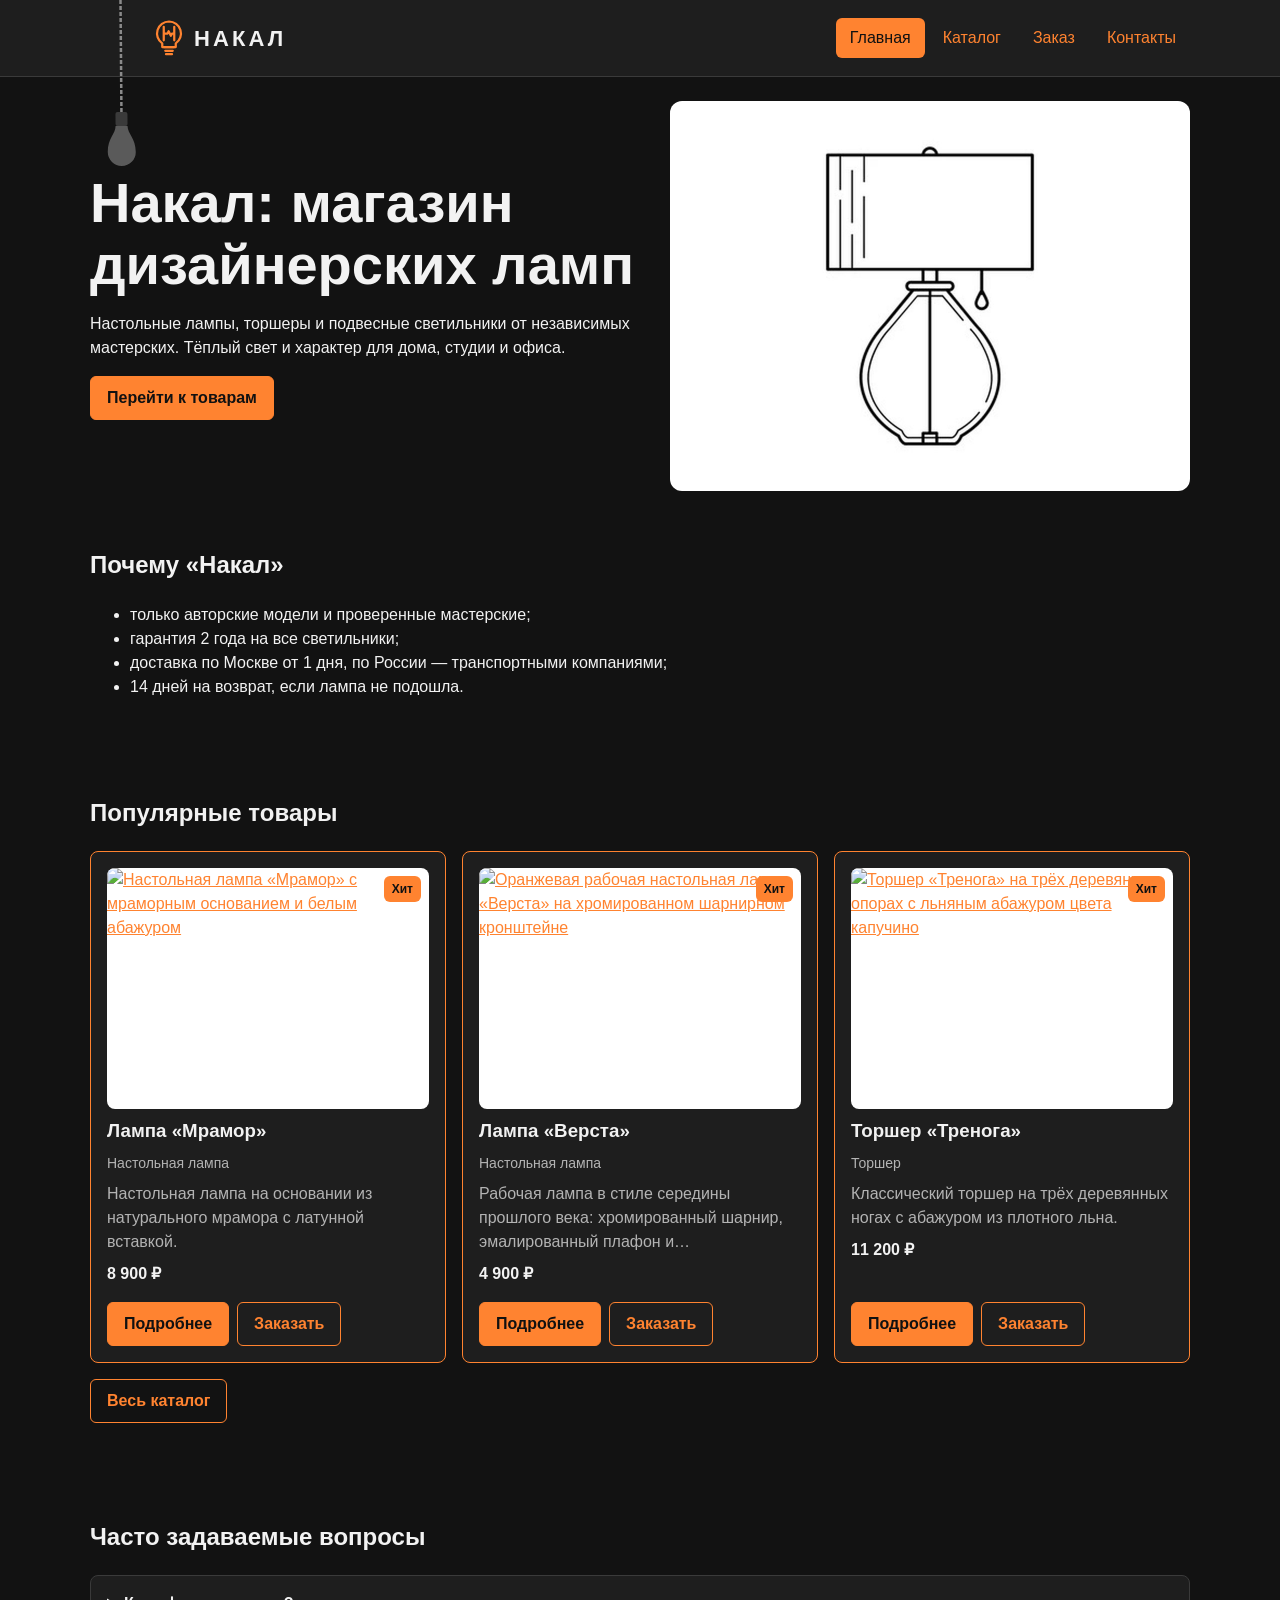
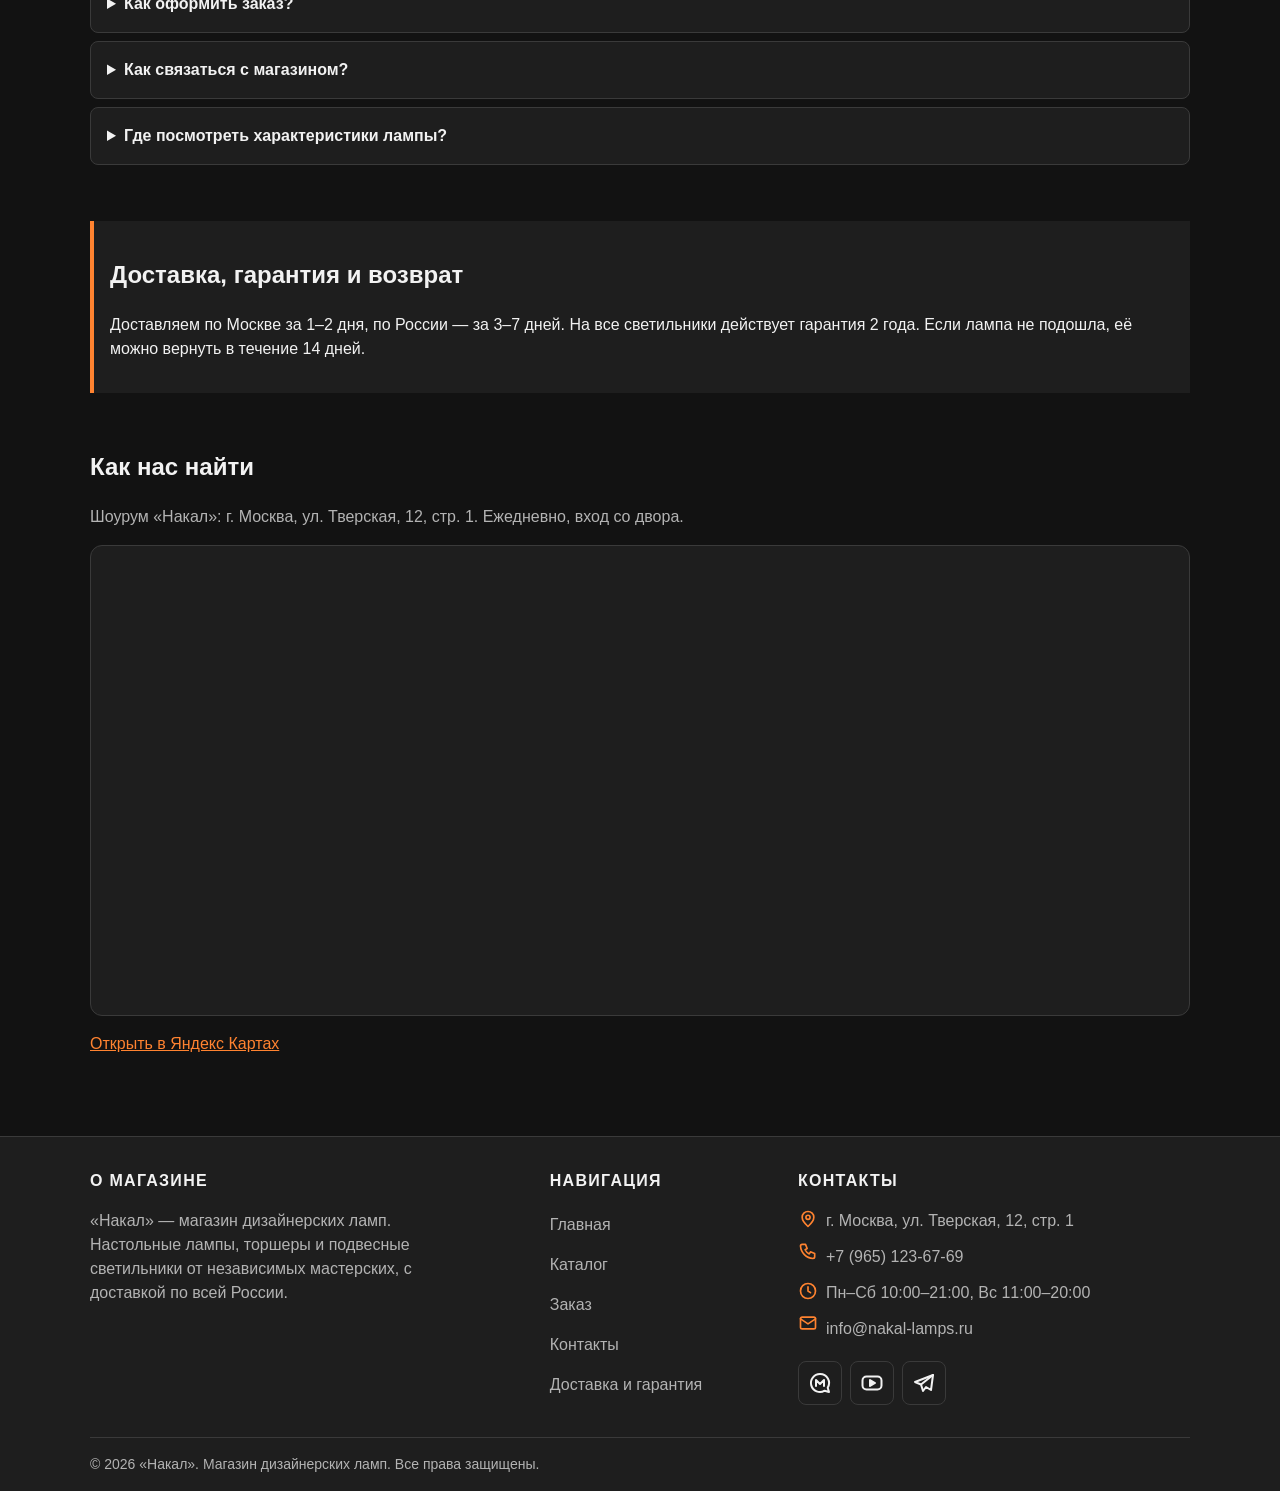
==== commit 0e69db69: "kr4 precheck final" ====
--- a/index.html
+++ b/index.html
@@ -2,185 +2,202 @@
 <html lang="ru">
 
 <head>
-    <meta charset="UTF-8">
-    <meta name="viewport" content="width=device-width, initial-scale=1.0">
-    <meta name="description" content="Накал — магазин дизайнерских ламп. Главная страница учебного проекта.">
-    <title>Накал — магазин дизайнерских ламп</title>
-    <link rel="stylesheet" href="css/style.css">
-    <link rel="stylesheet" href="css/responsive.css">
-    <script src="js/main.js" defer></script>
-    <meta property="og:type" content="website">
-    <meta property="og:title" content="Накал — магазин дизайнерских ламп">
-    <meta property="og:description" content="Учебный frontend-проект: магазин дизайнерских ламп «Накал».">
-    <meta property="og:image" content="https://detrax656.github.io/kr1-html-css-shop/images/preview.jpg">
+  <meta charset="UTF-8">
+  <meta name="viewport" content="width=device-width, initial-scale=1.0">
+  <meta name="description" content="Накал — магазин дизайнерских ламп: настольные лампы, торшеры и подвесные светильники с доставкой по России.">
+  <title>Накал — магазин дизайнерских ламп</title>
+  <script>
+    try {
+      document.documentElement.dataset.theme = localStorage.getItem('theme') || 'dark';
+    } catch (e) {}
+  </script>
+  <link rel="icon" type="image/svg+xml" href="images/favicon.svg">
+  <link rel="stylesheet" href="css/style.css">
+  <link rel="stylesheet" href="css/responsive.css">
+  <script src="js/data.js" defer></script>
+  <script src="js/main.js" defer></script>
+  <script src="js/theme.js" defer></script>
+  <meta property="og:type" content="website">
+  <meta property="og:title" content="Накал — магазин дизайнерских ламп">
+  <meta property="og:description" content="Дизайнерские настольные лампы, торшеры и подвесные светильники. Доставка по России.">
+  <meta property="og:image" content="https://detrax656.github.io/kr1-html-css-shop/images/preview.jpg">
 </head>
 
 <body>
-    <a class="skip-link" href="#main">Перейти к основному содержимому</a>
-    <header class="site-header">
-        <div class="site-header__inner">
-            <a class="site-header__logo" href="index.html">Накал</a>
-
-            <nav class="site-nav" aria-label="Основная навигация">
-                <ul class="site-nav__list">
-                    <li class="site-nav__item">
-                        <a class="site-nav__link site-nav__link--active" href="index.html" aria-current="page">
-                            Главная
-                        </a>
-                    </li>
-                    <li class="site-nav__item">
-                        <a class="site-nav__link" href="catalog.html">Каталог</a>
-                    </li>
-                    <li class="site-nav__item">
-                        <a class="site-nav__link" href="product.html">Товар</a>
-                    </li>
-                    <li class="site-nav__item">
-                        <a class="site-nav__link" href="order.html">Заказ</a>
-                    </li>
-                    <li class="site-nav__item">
-                        <a class="site-nav__link" href="contacts.html">Контакты</a>
-                    </li>
-                    <li class="site-nav__item">
-                        <a class="site-nav__link" href="index.html#popular">
-                            Популярные товары
-                        </a>
-                    </li>
-                    <li class="site-nav__item">
-                        <a class="site-nav__link" href="index.html#advantages">Преимущества</a>
-                    </li>
-                </ul>
-            </nav>
-        </div>
-    </header>
-
-    <main>
-        <section class="hero">
-            <div class="hero__content">
-                <h1 class="hero__title">Накал: магазин дизайнерских ламп</h1>
-                <p class="hero__text">
-                    Это стартовая страница учебного frontend-проекта: магазина дизайнерских ламп.
-                    Здесь будут настольные лампы, торшеры и подвесные светильники.
-                </p>
-                <a class="button" href="#popular">Перейти к товарам</a>
-            </div>
-
-            <picture>
-                <source media="(min-width: 1200px)" srcset="images/hero-desktop.jpg">
-                <source media="(min-width: 768px)" srcset="images/hero-tablet.jpg">
-                <img class="hero__image" src="images/hero-mobile.jpg" alt="Дизайнерская лампа (заглушка изображения)"
-                    width="640" height="480">
-            </picture>
-        </section>
-
-        <section class="section" id="advantages">
-            <h2 class="section__title">Преимущества проекта</h2>
-
-            <ul class="advantages-list">
-                <li class="advantages-list__item">понятная HTML-структура;</li>
-                <li class="advantages-list__item">семантические блоки страницы;</li>
-                <li class="advantages-list__item">подключение внешнего CSS-файла;</li>
-                <li class="advantages-list__item">подготовка к разработке многостраничного сайта.</li>
-            </ul>
-        </section>
-
-        <section class="section" id="popular">
-            <h2 class="section__title">Популярные товары</h2>
-
-            <div class="products-grid">
-                <article class="product-card product-card--new">
-                    <span class="product-card__badge">Новинка</span>
-                    <img class="product-card__image" src="images/product-640.jpg"
-                      srcset="images/product-480.jpg 480w, images/product-640.jpg 640w, images/product-960.jpg 960w"
-                      sizes="(max-width: 639px) 100vw, (max-width: 1023px) 50vw, 33vw"
-                      alt="Товар 1: фото товара" width="640" height="480" loading="lazy">
-                    <h3 class="product-card__title">Товар 1</h3>
-                    <p class="product-card__category">Категория: Новинки</p>
-                    <p class="product-card__description">Краткое описание учебного товара.</p>
-                    <p class="product-card__price">Цена: 1000 руб.</p>
-                    <button class="button product-card__button" type="button" data-product="Товар 1">
-                        Заказать
-                    </button>
-                </article>
-
-                <article class="product-card product-card--hit">
-                    <span class="product-card__badge">Хит</span>
-                    <img class="product-card__image" src="images/product-640.jpg"
-                      srcset="images/product-480.jpg 480w, images/product-640.jpg 640w, images/product-960.jpg 960w"
-                      sizes="(max-width: 639px) 100vw, (max-width: 1023px) 50vw, 33vw"
-                      alt="Товар 2: фото товара" width="640" height="480" loading="lazy">
-                    <h3 class="product-card__title">Товар 2</h3>
-                    <p class="product-card__category">Категория: Популярные</p>
-                    <p class="product-card__description">Краткое описание учебного товара.</p>
-                    <p class="product-card__price">Цена: 1500 руб.</p>
-                    <button class="button product-card__button" type="button" data-product="Товар 2">
-                        Заказать
-                    </button>
-                </article>
-
-                <article class="product-card product-card--discount">
-                    <span class="product-card__badge">Скидка</span>
-                    <img class="product-card__image" src="images/product-640.jpg"
-                      srcset="images/product-480.jpg 480w, images/product-640.jpg 640w, images/product-960.jpg 960w"
-                      sizes="(max-width: 639px) 100vw, (max-width: 1023px) 50vw, 33vw"
-                      alt="Товар 3: фото товара" width="640" height="480" loading="lazy">
-                    <h3 class="product-card__title">Товар 3</h3>
-                    <p class="product-card__category">Категория: Акции</p>
-                    <p class="product-card__description">Краткое описание учебного товара.</p>
-                    <p class="product-card__price">Цена: 2000 руб.</p>
-                    <button class="button product-card__button" type="button" data-product="Товар 3">
-                        Заказать
-                    </button>
-                </article>
-
-            </div>
-        </section>
-
-        <section class="section" id="faq">
-            <h2 class="section__title">Часто задаваемые вопросы</h2>
-
-            <div class="faq">
-                <details class="faq__item">
-                    <summary class="faq__question">Как оформить заявку?</summary>
-                    <p class="faq__answer">
-                        Нажмите кнопку «Заказать» у нужного товара или перейдите
-                        на страницу «Заказ» и заполните форму.
-                    </p>
-                </details>
-
-                <details class="faq__item">
-                    <summary class="faq__question">Как связаться с магазином?</summary>
-                    <p class="faq__answer">
-                        Телефон и e-mail указаны на странице «Контакты».
-                    </p>
-                </details>
-
-                <details class="faq__item">
-                    <summary class="faq__question">Где посмотреть характеристики товара?</summary>
-                    <p class="faq__answer">
-                        Характеристики представлены в таблице на странице «Товар».
-                    </p>
-                </details>
-            </div>
-        </section>
-
-        <aside class="aside-info">
-            <h2 class="aside-info__title">Информация для студентов</h2>
-            <p class="aside-info__text">
-                На следующих практических занятиях этот проект будет расширяться:
-                появятся формы, модальное окно, дополнительные страницы, Flex/Grid,
-                БЭМ-структура и адаптивная версия сайта.
-            </p>
-        </aside>
-    </main>
-
-    <footer class="site-footer" id="contacts">
-        <p class="site-footer__text">&copy; 2026 Накал, магазин дизайнерских ламп. Учебный проект. Все права защищены.</p>
-        <p class="site-footer__text">Дисциплина: Фронтенд и бэкенд разработка</p>
-    </footer>
-
-    <a class="to-top" href="#">Наверх</a>
-
-    <dialog class="order-dialog" id="order-dialog" aria-labelledby="order-dialog-title">
+  <a class="skip-link" href="#main">Перейти к основному содержимому</a>
+  <header class="site-header">
+    <div class="site-header__inner">
+      <button class="pull" id="pull" type="button" aria-label="Переключить тему оформления" aria-pressed="false">
+        <svg viewBox="0 0 60 330" aria-hidden="true" focusable="false">
+          <g id="swing">
+            <line class="pull__cord" id="cord" x1="30" y1="0" x2="30" y2="100"/>
+            <g id="bulb-group" transform="translate(30 100)">
+              <rect class="pull__socket" x="-6" y="0" width="12" height="14" rx="2"/>
+              <path class="pull__bulb" d="M-6 14 C-6 22 -14 26 -14 40 A14 14 0 0 0 14 40 C14 26 6 22 6 14 Z"/>
+              <g transform="translate(0 38)">
+                <circle class="pull__ring" r="22"/>
+                <line class="pull__ray" x1="26" y1="0" x2="36" y2="0" transform="rotate(0)"/>
+                <line class="pull__ray" x1="26" y1="0" x2="36" y2="0" transform="rotate(45)"/>
+                <line class="pull__ray" x1="26" y1="0" x2="36" y2="0" transform="rotate(90)"/>
+                <line class="pull__ray" x1="26" y1="0" x2="36" y2="0" transform="rotate(135)"/>
+                <line class="pull__ray" x1="26" y1="0" x2="36" y2="0" transform="rotate(180)"/>
+                <circle class="pull__hit" r="28"/>
+              </g>
+            </g>
+          </g>
+        </svg>
+      </button>
+      <a class="site-header__logo" href="index.html"><svg class="site-header__mark" viewBox="0 0 40 48" width="30" height="36" aria-hidden="true" focusable="false"><g fill="none" stroke="currentColor" stroke-width="3" stroke-linecap="round" stroke-linejoin="round"><path d="M20 2a16 16 0 0 0-9 29.2V36h18v-4.8A16 16 0 0 0 20 2z"/><path d="M13 36h14M15 41h10M16 45.5h8"/><path d="M13 9v18M27 9v18M13 18h5l1.5-3 3 6 1.5-3h3"/></g></svg><span>Накал</span></a>
+
+      <nav class="site-nav" aria-label="Основная навигация">
+        <ul class="site-nav__list">
+          <li class="site-nav__item">
+            <a class="site-nav__link site-nav__link--active" aria-current="page" href="index.html">Главная</a>
+          </li>
+          <li class="site-nav__item">
+            <a class="site-nav__link" href="catalog.html">Каталог</a>
+          </li>
+          <li class="site-nav__item">
+            <a class="site-nav__link" href="order.html">Заказ</a>
+          </li>
+          <li class="site-nav__item">
+            <a class="site-nav__link" href="contacts.html">Контакты</a>
+          </li>
+        </ul>
+      </nav>
+    </div>
+  </header>
+
+  <main id="main">
+    <section class="hero">
+      <div class="hero__content">
+        <h1 class="hero__title">Накал: магазин дизайнерских ламп</h1>
+        <p class="hero__text">
+          Настольные лампы, торшеры и подвесные светильники от независимых мастерских.
+          Тёплый свет и характер для дома, студии и офиса.
+        </p>
+        <a class="button" href="#popular">Перейти к товарам</a>
+      </div>
+
+      <picture>
+        <source media="(min-width: 1200px)" srcset="images/hero-desktop.jpg">
+        <source media="(min-width: 768px)" srcset="images/hero-tablet.jpg">
+        <img class="hero__image" src="images/hero-mobile.jpg" alt="Оранжевая настольная лампа в форме гриба светится на стопке книг"
+          width="640" height="480">
+      </picture>
+    </section>
+
+    <section class="section" id="advantages">
+      <h2 class="section__title">Почему «Накал»</h2>
+
+      <ul class="advantages-list">
+        <li class="advantages-list__item">только авторские модели и проверенные мастерские;</li>
+        <li class="advantages-list__item">гарантия 2 года на все светильники;</li>
+        <li class="advantages-list__item">доставка по Москве от 1 дня, по России — транспортными компаниями;</li>
+        <li class="advantages-list__item">14 дней на возврат, если лампа не подошла.</li>
+      </ul>
+    </section>
+
+    <section class="section" id="popular">
+      <h2 class="section__title">Популярные товары</h2>
+      <div class="products-grid" id="popular-grid"></div>
+      <p><a class="button button--secondary" href="catalog.html">Весь каталог</a></p>
+    </section>
+
+    <section class="section" id="faq">
+      <h2 class="section__title">Часто задаваемые вопросы</h2>
+
+      <div class="faq">
+        <details class="faq__item">
+          <summary class="faq__question">Как оформить заказ?</summary>
+          <p class="faq__answer">
+            Нажмите «Заказать» у нужной лампы или перейдите на страницу «Заказ» и заполните форму.
+            Менеджер свяжется с вами, чтобы подтвердить заказ и согласовать доставку.
+          </p>
+        </details>
+
+        <details class="faq__item">
+          <summary class="faq__question">Как связаться с магазином?</summary>
+          <p class="faq__answer">
+            Позвоните по телефону +7 (965) 123-67-69 или напишите на info@nakal-lamps.ru.
+            Все контакты и график работы указаны на странице «Контакты».
+          </p>
+        </details>
+
+        <details class="faq__item">
+          <summary class="faq__question">Где посмотреть характеристики лампы?</summary>
+          <p class="faq__answer">
+            Откройте карточку нужного товара: в ней есть описание, комплектация,
+            таблица характеристик и отзывы покупателей.
+          </p>
+        </details>
+      </div>
+    </section>
+
+    <aside class="aside-info" id="delivery">
+      <h2 class="aside-info__title">Доставка, гарантия и возврат</h2>
+      <p class="aside-info__text">
+        Доставляем по Москве за 1–2 дня, по России — за 3–7 дней. На все светильники действует
+        гарантия 2 года. Если лампа не подошла, её можно вернуть в течение 14 дней.
+      </p>
+    </aside>
+
+    <section class="section map-section" id="map" aria-labelledby="map-title">
+      <h2 class="section__title" id="map-title">Как нас найти</h2>
+      <p class="map-section__text">Шоурум «Накал»: г. Москва, ул. Тверская, 12, стр. 1. Ежедневно, вход со двора.</p>
+      <div class="map">
+        <iframe class="map__frame" title="Карта: шоурум «Накал», Москва, ул. Тверская, 12"
+          src="https://yandex.ru/map-widget/v1/?ll=37.605700%2C55.764000&amp;z=16&amp;pt=37.605700%2C55.764000%2Cpm2orgl"
+          loading="lazy" referrerpolicy="no-referrer-when-downgrade"></iframe>
+      </div>
+      <a class="map-section__link" href="https://yandex.ru/maps/?text=%D0%9C%D0%BE%D1%81%D0%BA%D0%B2%D0%B0%2C%20%D0%A2%D0%B2%D0%B5%D1%80%D1%81%D0%BA%D0%B0%D1%8F%2C%2012" target="_blank" rel="noopener">Открыть в Яндекс Картах</a>
+    </section>
+  </main>
+
+  <footer class="site-footer">
+    <div class="site-footer__inner">
+      <section class="site-footer__col site-footer__about" aria-labelledby="footer-about">
+        <h2 class="site-footer__title" id="footer-about">О магазине</h2>
+        <p class="site-footer__text">
+          «Накал» — магазин дизайнерских ламп. Настольные лампы, торшеры и подвесные
+          светильники от независимых мастерских, с доставкой по всей России.
+        </p>
+      </section>
+
+      <nav class="site-footer__col site-footer__nav" aria-labelledby="footer-nav">
+        <h2 class="site-footer__title" id="footer-nav">Навигация</h2>
+        <ul class="site-footer__list">
+          <li><a class="site-footer__link" href="index.html">Главная</a></li>
+          <li><a class="site-footer__link" href="catalog.html">Каталог</a></li>
+          <li><a class="site-footer__link" href="order.html">Заказ</a></li>
+          <li><a class="site-footer__link" href="contacts.html">Контакты</a></li>
+          <li><a class="site-footer__link" href="index.html#delivery">Доставка и гарантия</a></li>
+        </ul>
+      </nav>
+
+      <section class="site-footer__col" aria-labelledby="footer-contacts">
+        <h2 class="site-footer__title" id="footer-contacts">Контакты</h2>
+        <ul class="site-footer__list site-footer__contacts">
+          <li class="site-footer__contact"><svg class="site-footer__icon" viewBox="0 0 24 24" width="20" height="20" aria-hidden="true" focusable="false" fill="none" stroke="currentColor" stroke-width="2" stroke-linecap="round" stroke-linejoin="round"><path d="M12 21s-7-6.2-7-11a7 7 0 0 1 14 0c0 4.8-7 11-7 11z"/><circle cx="12" cy="10" r="2.5"/></svg><span>г. Москва, ул. Тверская, 12, стр. 1</span></li>
+          <li class="site-footer__contact"><svg class="site-footer__icon" viewBox="0 0 24 24" width="20" height="20" aria-hidden="true" focusable="false" fill="none" stroke="currentColor" stroke-width="2" stroke-linecap="round" stroke-linejoin="round"><path d="M5 4h4l2 5-2.5 1.5a11 11 0 0 0 5 5L15 13l5 2v4a2 2 0 0 1-2 2A16 16 0 0 1 3 6a2 2 0 0 1 2-2z"/></svg><a class="site-footer__link" href="tel:+79651236769">+7 (965) 123-67-69</a></li>
+          <li class="site-footer__contact"><svg class="site-footer__icon" viewBox="0 0 24 24" width="20" height="20" aria-hidden="true" focusable="false" fill="none" stroke="currentColor" stroke-width="2" stroke-linecap="round" stroke-linejoin="round"><circle cx="12" cy="12" r="9"/><path d="M12 7v5l3 2"/></svg><span>Пн–Сб 10:00–21:00, Вс 11:00–20:00</span></li>
+          <li class="site-footer__contact"><svg class="site-footer__icon" viewBox="0 0 24 24" width="20" height="20" aria-hidden="true" focusable="false" fill="none" stroke="currentColor" stroke-width="2" stroke-linecap="round" stroke-linejoin="round"><rect x="3" y="5" width="18" height="14" rx="2"/><path d="m3 7 9 6 9-6"/></svg><a class="site-footer__link" href="mailto:info@nakal-lamps.ru">info@nakal-lamps.ru</a></li>
+        </ul>
+
+        <ul class="site-footer__social" aria-label="Мы в соцсетях">
+          <li><a class="site-footer__social-link" href="https://max.ru/" target="_blank" rel="noopener" aria-label="Накал в MAX"><svg viewBox="0 0 24 24" width="24" height="24" aria-hidden="true" focusable="false" fill="none" stroke="currentColor" stroke-width="2" stroke-linecap="round" stroke-linejoin="round"><path d="M12 3a9 9 0 1 0 4.6 16.7L21 21l-1.3-4.3A9 9 0 0 0 12 3z"/><path d="M8 15V9l4 4 4-4v6"/></svg></a></li>
+          <li><a class="site-footer__social-link" href="https://www.youtube.com/" target="_blank" rel="noopener" aria-label="Накал на YouTube"><svg viewBox="0 0 24 24" width="24" height="24" aria-hidden="true" focusable="false" fill="none" stroke="currentColor" stroke-width="2" stroke-linecap="round" stroke-linejoin="round"><rect x="2.5" y="5.5" width="19" height="13" rx="4"/><path d="m10 9 5 3-5 3z" fill="currentColor"/></svg></a></li>
+          <li><a class="site-footer__social-link" href="https://t.me/" target="_blank" rel="noopener" aria-label="Накал в Telegram"><svg viewBox="0 0 24 24" width="24" height="24" aria-hidden="true" focusable="false" fill="none" stroke="currentColor" stroke-width="2" stroke-linecap="round" stroke-linejoin="round"><path d="M21 4 3 11l6 2.5L11 20l3-4 5 3z"/><path d="m9 13.5 12-9.5"/></svg></a></li>
+        </ul>
+      </section>
+    </div>
+
+    <p class="site-footer__copy">&copy; 2026 «Накал». Магазин дизайнерских ламп. Все права защищены.</p>
+  </footer>
+
+  <a class="to-top" href="#" aria-label="Наверх"><svg class="to-top__icon" viewBox="0 0 40 56" width="40" height="56" aria-hidden="true" focusable="false"><path d="M17.5 3h5L35 27H5z" fill="currentColor"/><path d="M20 27v23M11 52h18" fill="none" stroke="currentColor" stroke-width="3" stroke-linecap="round"/></svg></a>
+
+  <dialog class="order-dialog" id="order-dialog" aria-labelledby="order-dialog-title">
         <button class="order-dialog__close" type="button" id="close-order-dialog-icon"
             aria-label="Закрыть окно">&times;</button>
 
@@ -246,6 +263,7 @@
             </div>
         </form>
     </dialog>
+
 </body>
 
-</html>+</html>
--- a/css/style.css
+++ b/css/style.css
@@ -20,14 +20,20 @@
   --color-border: #3a3a3a;
 
   /* Оранжевый акцент */
-  --color-primary: #ff8a00;
-  --color-primary-hover: #ffb030;
+  --color-primary: #ff8330;
+  --color-primary-hover: #ffa24d;
   --color-on-primary: #111111;   /* тёмный текст на оранжевом фоне */
-  --color-link: #ff8a00;         /* цвет ссылок и текста-акцента */
+  --color-link: #ff8330;         /* цвет ссылок и текста-акцента */
 
   --color-danger: #ff6b6b;
   --color-success: #4cc972;
   --color-success-bg: #16281c;
+
+  /* Лампочка-выключатель */
+  --color-cord: #8a8a8a;
+  --color-socket: #3a3a3a;
+  --color-bulb: #5a5a5a;         /* лампочка выключена */
+  --color-ray: #ffa24d;
 
   /* Отступы */
   --space-xs: 4px;
@@ -56,10 +62,14 @@
   --color-muted: #5f584e;
   --color-border: #d8cdbb;
 
-  --color-link: #a84f00;         /* тёмно-оранжевый: на кремовом фоне контраст не ниже 4.5:1 */
+  --color-link: #a94a12;         /* тёмно-оранжевый: на кремовом фоне контраст не ниже 4.5:1 */
   --color-danger: #b00020;
   --color-success: #168a2f;
   --color-success-bg: #eefaf0;
+
+  --color-cord: #4a4a4a;
+  --color-socket: #2b2b2b;
+  --color-bulb: #ff8330;         /* лампочка включена */
 }
 
 /* ===============================
@@ -72,6 +82,7 @@
   line-height: 1.5;
   color: var(--color-text);
   background-color: var(--color-bg);
+  transition: background-color 0.6s, color 0.6s;
 }
 
 :target {
@@ -158,9 +169,134 @@
 }
 
 .site-header__logo {
-  font-weight: 700;
-  color: var(--color-link);
+  display: inline-flex;
+  align-items: center;
+  gap: 10px;
+  font-size: 22px;
+  font-weight: 800;
+  letter-spacing: 0.14em;
+  text-transform: uppercase;
+  color: var(--color-text);
   text-decoration: none;
+}
+
+.site-header__logo:hover {
+  color: var(--color-text);
+}
+
+.site-header__mark {
+  flex: none;
+  color: var(--color-primary);
+  transition: color 0.2s;
+}
+
+.site-header__logo:hover .site-header__mark {
+  color: var(--color-primary-hover);
+}
+
+/* Лампочка-выключатель: кнопка сама не ловит указатель, тянуть можно только за лампочку */
+.pull {
+  padding: 0;
+  border: 0;
+  background: none;
+  cursor: grab;
+  pointer-events: none;
+  touch-action: none;   /* без этого на телефоне тяга будет прокручивать страницу */
+  -webkit-tap-highlight-color: transparent;
+}
+
+.pull:focus-visible {
+  outline: none;
+}
+
+.pull:focus-visible .pull__bulb {
+  stroke: var(--color-text);
+  stroke-width: 3;
+}
+
+.pull svg {
+  display: block;
+  width: 100%;
+  height: 100%;
+  overflow: visible;
+}
+
+.pull__cord {
+  stroke: var(--color-cord);
+  stroke-width: 2.5;
+  stroke-dasharray: 4 2;   /* пунктир даёт «витой» вид шнура */
+}
+
+.pull__socket {
+  fill: var(--color-socket);
+  transition: fill 0.6s;
+}
+
+.pull__bulb {
+  fill: var(--color-bulb);
+  transition: fill 0.3s;
+}
+
+.pull__hit {
+  fill: transparent;
+  pointer-events: all;
+  cursor: grab;
+}
+
+.pull__hit:active {
+  cursor: grabbing;
+}
+
+/* Вспышка: кольцо и 5 лучиков появляются и пропадают при включении света */
+.pull__ray,
+.pull__ring {
+  fill: none;
+  stroke: var(--color-ray);
+  stroke-width: 3;
+  stroke-linecap: round;
+  opacity: 0;
+}
+
+.pull__ray {
+  stroke-dasharray: 10 10;
+  stroke-dashoffset: 10;
+}
+
+.pull__ring {
+  transform-box: fill-box;
+  transform-origin: center;
+}
+
+.pull.burst .pull__ray {
+  animation: pull-ray 0.6s ease-out;
+}
+
+.pull.burst .pull__ring {
+  animation: pull-ring 0.6s ease-out;
+}
+
+@keyframes pull-ray {
+  0% { opacity: 1; stroke-dashoffset: 10; }
+  50% { opacity: 1; stroke-dashoffset: 0; }
+  100% { opacity: 1; stroke-dashoffset: -10; }
+}
+
+@keyframes pull-ring {
+  0% { opacity: 1; transform: scale(0.7); }
+  100% { opacity: 0; transform: scale(1.3); }
+}
+
+@media (prefers-reduced-motion: reduce) {
+  body,
+  .pull__socket,
+  .pull__bulb {
+    transition: none;
+  }
+
+  .pull.burst .pull__ray,
+  .pull.burst .pull__ring {
+    animation: none;
+  }
 }
 
 .site-nav__link {
@@ -243,6 +379,7 @@
   width: 100%;
   aspect-ratio: 4 / 3;
   object-fit: cover;
+  background-color: #ffffff;
   border-radius: var(--radius-md);
 }
 
@@ -313,21 +450,33 @@
   background-color: var(--color-surface);
 }
 
-/* Позиционирование: fixed: кнопка «Наверх» прикреплена к окну */
+/* Позиционирование: fixed: кнопка «Наверх» (торшер-стрелка) прикреплена к окну */
 .to-top {
   position: fixed;
   z-index: 90;
-  padding: var(--space-sm) var(--space-md);
-  color: var(--color-on-primary);
-  background-color: var(--color-primary);
-  font-weight: 700;
+  color: var(--color-primary);
   text-decoration: none;
-  border-radius: var(--radius-sm);
+  transition: color 0.2s, opacity 0.3s, visibility 0.3s;
 }
 
 .to-top:hover {
-  color: var(--color-on-primary);
-  background-color: var(--color-primary-hover);
+  color: var(--color-primary-hover);
+}
+
+.to-top__icon {
+  display: block;
+}
+
+/* До начала прокрутки кнопка скрыта (класс ставит main.js) */
+.to-top--hidden {
+  opacity: 0;
+  visibility: hidden;
+}
+
+@media (prefers-reduced-motion: reduce) {
+  .to-top {
+    transition: none;
+  }
 }
 
 .catalog-filters {
@@ -337,9 +486,171 @@
   background-color: var(--color-surface);
 }
 
+.site-footer {
+  border-top: 1px solid var(--color-border);
+}
+
+.site-footer__title {
+  margin: 0 0 var(--space-md);
+  font-size: 16px;
+  letter-spacing: 0.08em;
+  text-transform: uppercase;
+  color: var(--color-text);
+}
+
 .site-footer__text {
   margin: 0;
-  padding: var(--space-xs) var(--space-md);
+  color: var(--color-muted);
+}
+
+.site-footer__list {
+  margin: 0;
+  padding: 0;
+  list-style: none;
+}
+
+.site-footer__link {
+  color: var(--color-muted);
+  text-decoration: none;
+}
+
+.site-footer__link:hover {
+  color: var(--color-link);
+  text-decoration: underline;
+}
+
+.site-footer__contact {
+  color: var(--color-muted);
+}
+
+.site-footer__icon {
+  flex: none;
+  color: var(--color-primary);
+}
+
+.site-footer__social-link {
+  color: var(--color-text);
+  border: 1px solid var(--color-border);
+  border-radius: var(--radius-md);
+  transition: background-color 0.2s, color 0.2s;
+}
+
+.site-footer__social-link:hover {
+  color: var(--color-on-primary);
+  background-color: var(--color-primary-hover);
+  border-color: var(--color-primary-hover);
+}
+
+.site-footer__copy {
+  margin: 0;
+  color: var(--color-muted);
+  font-size: 14px;
+  border-top: 1px solid var(--color-border);
+}
+
+/* Яндекс Карты */
+.map {
+  border: 1px solid var(--color-border);
+  border-radius: var(--radius-lg);
+  background-color: var(--color-surface);
+  overflow: hidden;
+}
+
+.map__frame {
+  display: block;
+  border: 0;
+}
+
+.map-section__text {
+  color: var(--color-muted);
+}
+
+/* Контакты */
+.contact-list {
+  margin: 0;
+  padding: 0;
+  list-style: none;
+}
+
+.contact-list__label {
+  color: var(--color-muted);
+  font-size: 14px;
+}
+
+.route-list__item {
+  color: var(--color-muted);
+}
+
+.route-list__item strong {
+  color: var(--color-text);
+}
+
+/* Цены, статусы и вспомогательные классы */
+.visually-hidden {
+  position: absolute;
+  width: 1px;
+  height: 1px;
+  margin: -1px;
+  padding: 0;
+  overflow: hidden;
+  clip-path: inset(50%);
+  white-space: nowrap;
+  border: 0;
+}
+
+.product-card__price-old,
+.product-details__price-old {
+  color: var(--color-muted);
+  font-weight: 400;
+}
+
+.product-card--discount .product-card__price-new,
+.product-details__price-new {
+  color: var(--color-danger);
+}
+
+.product-card__link {
+  color: inherit;
+  text-decoration: none;
+}
+
+.product-card__link:hover {
+  color: var(--color-link);
+  text-decoration: underline;
+}
+
+.product-card--unavailable .product-card__image {
+  opacity: 0.55;
+}
+
+.product-details__badge {
+  display: inline-block;
+  margin: 0;
+  padding: var(--space-xs) var(--space-sm);
+  font-size: 12px;
+  font-weight: 700;
+  color: var(--color-on-primary);
+  background-color: var(--color-success);
+  border-radius: var(--radius-sm);
+}
+
+.product-details__badge--hit {
+  background-color: var(--color-primary);
+}
+
+.product-details__badge--discount {
+  background-color: var(--color-danger);
+}
+
+.product-details__badge--unavailable {
+  background-color: var(--color-muted);
+}
+
+.product-details__availability--no {
+  color: var(--color-muted);
+}
+
+.catalog-products__count {
   color: var(--color-muted);
 }
 
--- a/css/responsive.css
+++ b/css/responsive.css
@@ -70,62 +70,190 @@
   display: flex;
   flex-direction: column;
   align-items: flex-start;
+  gap: var(--space-sm);
+  position: relative;   /* точка отсчёта для лампочки-выключателя */
+  width: min(100% - 32px, var(--container-width));
+  margin-inline: auto;
+  padding: var(--space-md) 0 var(--space-md) 64px;   /* слева место под лампочку */
+}
+
+/* Лампочка свисает слева от логотипа, шнур уходит за верхний край экрана */
+.pull {
+  position: absolute;
+  top: -60px;
+  left: 0;
+  width: 60px;
+  height: 330px;
+}
+
+.site-nav {
+  width: 100%;
+}
+
+.site-nav__list {
+  display: flex;
+  flex-wrap: wrap;
+  gap: var(--space-xs);
+  margin: 0;
+  padding: 0;
+  list-style: none;
+}
+
+.site-nav__link {
+  display: block;
+  padding: 10px 7px;
+  font-size: 15px;
+}
+
+/* ===============================
+   3. Hero, карточки и каталог (мобильные)
+   =============================== */
+
+.hero {
+  display: grid;
+  gap: var(--space-lg);
+  align-items: center;
+  margin-bottom: var(--space-xl);
+}
+
+.hero__content {
+  display: grid;
   gap: var(--space-md);
+  justify-items: start;
+}
+
+.hero__title,
+.hero__text {
+  margin: 0;
+}
+
+.products-grid {
+  display: grid;
+  grid-template-columns: 1fr;
+  gap: var(--space-md);
+}
+
+.catalog-layout {
+  display: grid;
+  gap: var(--space-lg);
+}
+
+.product-card__media {
+  display: block;
+}
+
+.product-card__actions {
+  display: flex;
+  flex-wrap: wrap;
+  gap: var(--space-sm);
+  margin-top: auto;
+  padding-top: var(--space-sm);
+}
+
+.catalog-filters__actions {
+  display: flex;
+  flex-wrap: wrap;
+  gap: var(--space-sm);
+}
+
+.contact-list {
+  display: grid;
+  gap: var(--space-md);
+}
+
+.contact-list__item {
+  display: grid;
+  gap: var(--space-xs);
+}
+
+.route-list {
+  display: grid;
+  gap: var(--space-sm);
+  padding-left: var(--space-lg);
+}
+
+.product-details__price {
+  display: flex;
+  flex-wrap: wrap;
+  align-items: baseline;
+  gap: var(--space-sm);
+}
+
+.product-card__price {
+  display: flex;
+  flex-wrap: wrap;
+  align-items: baseline;
+  gap: var(--space-sm);
+}
+
+/* ===============================
+   Подвал (мобильные)
+   =============================== */
+
+.site-footer__inner {
+  display: grid;
+  gap: var(--space-xl);
+  width: min(100% - 32px, var(--container-width));
+  margin-inline: auto;
+  padding-block: var(--space-xl);
+}
+
+.site-footer__list {
+  display: grid;
+  gap: var(--space-sm);
+}
+
+.site-footer__link {
+  display: inline-block;
+  padding-block: 4px;
+}
+
+.site-footer__contact {
+  display: flex;
+  align-items: flex-start;
+  gap: var(--space-sm);
+}
+
+.site-footer__social {
+  display: flex;
+  gap: var(--space-sm);
+  margin: var(--space-md) 0 0;
+  padding: 0;
+  list-style: none;
+}
+
+.site-footer__social-link {
+  display: grid;
+  place-items: center;
+  width: 44px;
+  height: 44px;
+}
+
+.site-footer__copy {
   width: min(100% - 32px, var(--container-width));
   margin-inline: auto;
   padding-block: var(--space-md);
 }
 
-.site-nav {
+/* ===============================
+   Карта (мобильные)
+   =============================== */
+
+.map {
   width: 100%;
-}
-
-.site-nav__list {
-  display: flex;
-  flex-direction: column;
-  gap: var(--space-sm);
-  margin: 0;
-  padding: 0;
-  list-style: none;
-}
-
-.site-nav__link {
-  display: block;
-  padding: 12px 16px;
-}
-
-/* ===============================
-   3. Hero, карточки и каталог (мобильные)
-   =============================== */
-
-.hero {
-  display: grid;
-  gap: var(--space-lg);
-  align-items: center;
-  margin-bottom: var(--space-xl);
-}
-
-.hero__content {
-  display: grid;
-  gap: var(--space-md);
-  justify-items: start;
-}
-
-.hero__title,
-.hero__text {
-  margin: 0;
-}
-
-.products-grid {
-  display: grid;
-  grid-template-columns: 1fr;
-  gap: var(--space-md);
-}
-
-.catalog-layout {
-  display: grid;
-  gap: var(--space-lg);
-}
+  aspect-ratio: 4 / 3;
+}
+
+.map__frame {
+  width: 100%;
+  height: 100%;
+}
+
+.map-section__link {
+  display: inline-block;
+  margin-top: var(--space-md);
+}
+
 
 /* ===============================
    4. Страница товара, таблица, отзывы (мобильные)
@@ -148,6 +276,10 @@
   min-width: 640px;
 }
 
+.product-table--compact {
+  min-width: 0;
+}
+
 .reviews {
   display: grid;
   grid-template-columns: 1fr;
@@ -207,6 +339,10 @@
 .to-top {
   right: 16px;
   bottom: 16px;
+  display: grid;
+  place-items: center;
+  width: 44px;
+  height: 56px;
 }
 
 /* ===============================
@@ -225,7 +361,7 @@
 
 @media (min-width: 768px) {
   :root {
-    --header-height: 160px;
+    --header-height: 76px;
   }
 
   /* Шапка закрепляется только на планшете и desktop */
@@ -235,82 +371,103 @@
     z-index: 100;
   }
 
-  .site-nav__list {
-    flex-direction: row;
-    flex-wrap: wrap;
-    align-items: center;
-  }
-
-  .site-nav__link {
-    padding: 8px 12px;
-  }
-
-  .product-details {
-    grid-template-columns: repeat(2, minmax(0, 1fr));
-    gap: var(--space-xl);
-  }
-
-  .reviews {
-    grid-template-columns: repeat(2, minmax(0, 1fr));
-  }
-
-  /* Форма: поля в две колонки, широкие поля занимают всю строку */
-  .order-form {
-    grid-template-columns: repeat(2, minmax(0, 1fr));
-  }
-
-  .order-form__group--wide,
-  .order-form__actions {
-    grid-column: 1 / -1;
-  }
-
-  .order-form__actions {
-    flex-direction: row;
-    justify-content: flex-end;
-  }
-
-  .order-form__actions .button {
-    width: auto;
-  }
-
-  /* Внутри модального окна форма остаётся в одну колонку */
-  .order-dialog .order-form {
-    grid-template-columns: 1fr;
-  }
-
-  .to-top {
-    right: 32px;
-    bottom: 32px;
-  }
-}
-
-/* ===============================
-   9. От 900px: hero в две колонки
-   =============================== */
-
-@media (min-width: 900px) {
-  .hero {
-    grid-template-columns: minmax(0, 1fr) minmax(320px, 520px);
-  }
-}
-
-/* ===============================
-   10. От 1024px: desktop
-   =============================== */
-
-@media (min-width: 1024px) {
-  :root {
-    --header-height: 76px;
-  }
-
+  /* Логотип и меню в одну строку */
   .site-header__inner {
     flex-direction: row;
     align-items: center;
     justify-content: space-between;
+    min-height: var(--header-height);
+    padding-block: var(--space-sm);
   }
 
   .site-nav {
     width: auto;
+  }
+
+  .site-nav__link {
+    padding: 8px 14px;
+    font-size: 16px;
+  }
+
+  .map {
+    aspect-ratio: 16 / 9;
+  }
+
+  .contact-list {
+    grid-template-columns: repeat(3, minmax(0, 1fr));
+  }
+
+  .product-details {
+    grid-template-columns: repeat(2, minmax(0, 1fr));
+    gap: var(--space-xl);
+  }
+
+  .reviews {
+    grid-template-columns: repeat(2, minmax(0, 1fr));
+  }
+
+  /* Форма: поля в две колонки, широкие поля занимают всю строку */
+  .order-form {
+    grid-template-columns: repeat(2, minmax(0, 1fr));
+  }
+
+  .order-form__group--wide,
+  .order-form__actions {
+    grid-column: 1 / -1;
+  }
+
+  .order-form__actions {
+    flex-direction: row;
+    justify-content: flex-end;
+  }
+
+  .order-form__actions .button {
+    width: auto;
+  }
+
+  /* Внутри модального окна форма остаётся в одну колонку */
+  .order-dialog .order-form {
+    grid-template-columns: 1fr;
+  }
+
+  .to-top {
+    right: 32px;
+    bottom: 32px;
+  }
+}
+
+/* ===============================
+   9. От 900px: hero в две колонки
+   =============================== */
+
+@media (min-width: 900px) {
+  /* Подвал в три колонки: меню по центру, ссылки выровнены влево */
+  .site-footer__inner {
+    grid-template-columns: 1.3fr 1fr 1.4fr;
+    gap: var(--space-xl);
+  }
+
+  .site-footer__nav {
+    justify-self: center;
+  }
+
+  .hero {
+    grid-template-columns: minmax(0, 1fr) minmax(320px, 520px);
+  }
+}
+
+/* ===============================
+   10. От 1024px: desktop
+   =============================== */
+
+@media (min-width: 1024px) {
+  .map {
+    aspect-ratio: 21 / 9;
+  }
+
+  /* Лампочка висит ниже: хлебные крошки сдвигаем, чтобы она их не закрывала */
+  .breadcrumbs {
+    padding-left: 72px;
   }
 
   .products-grid {
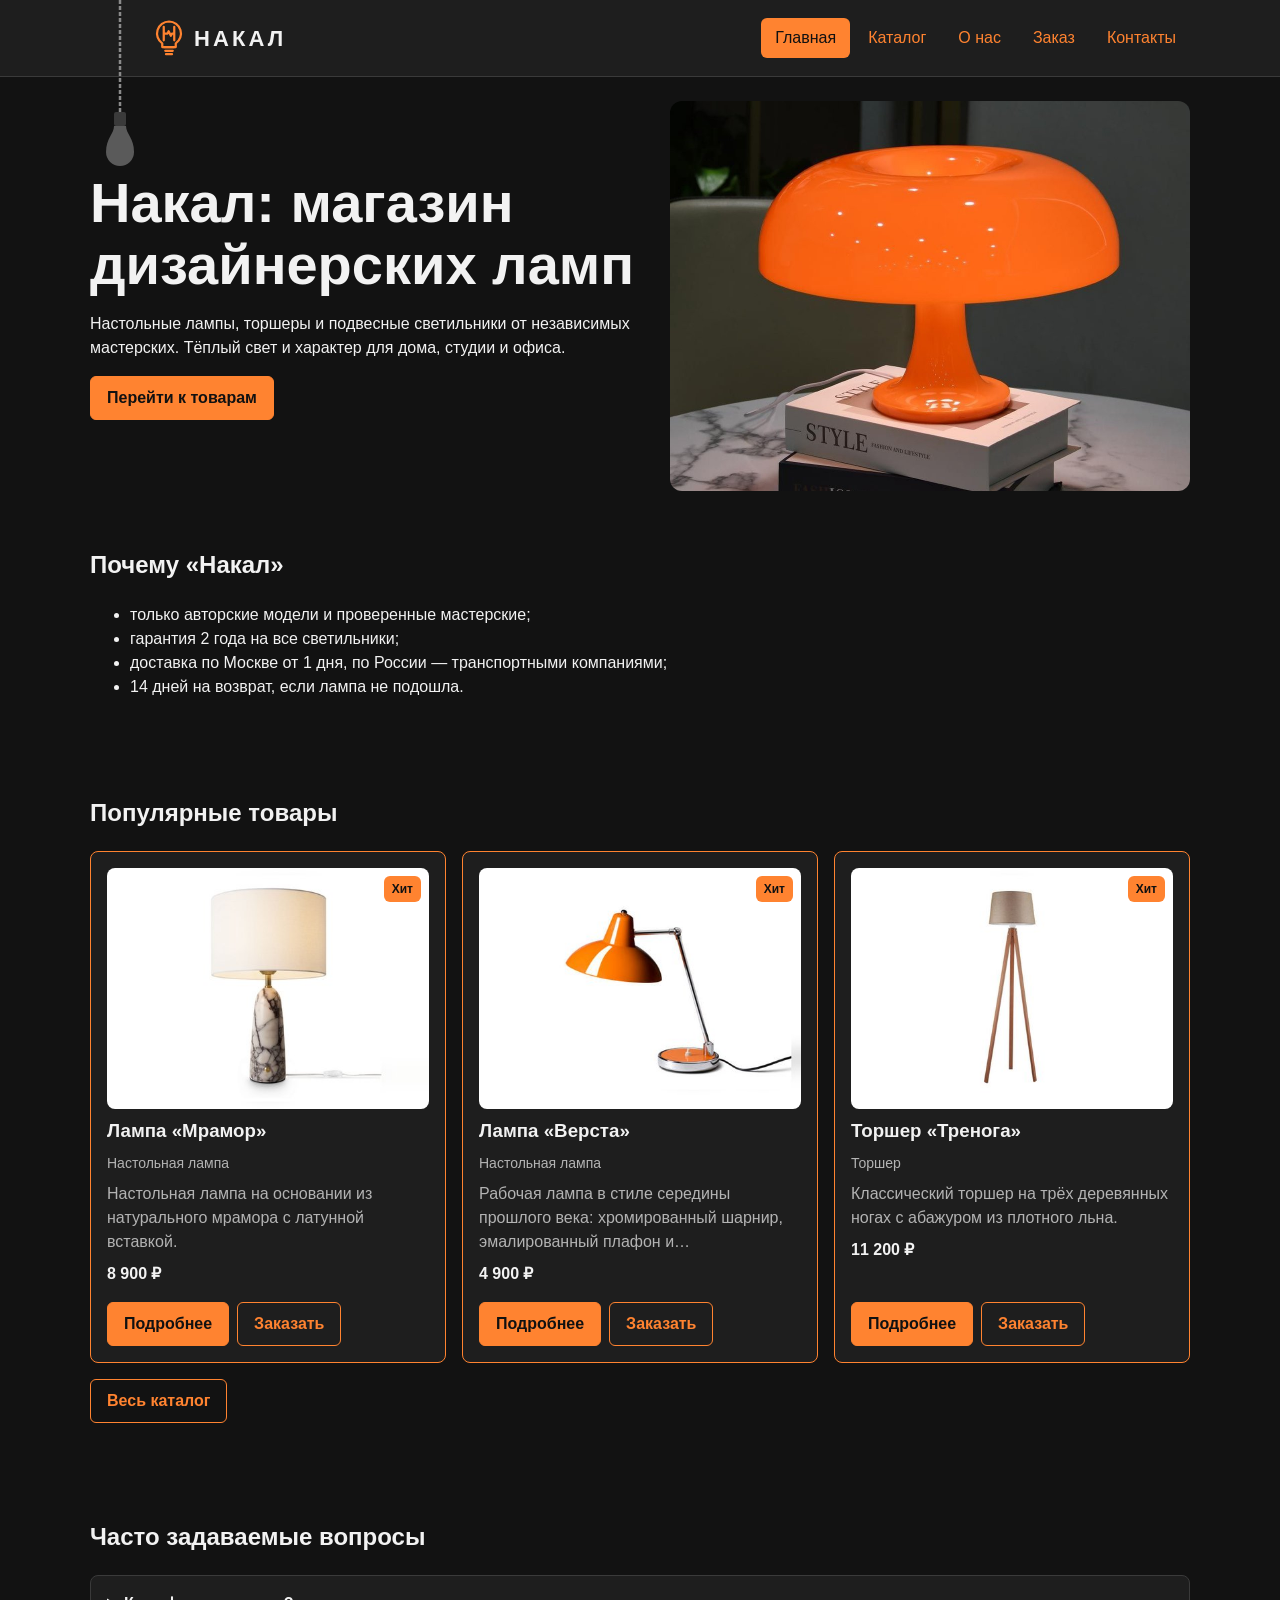
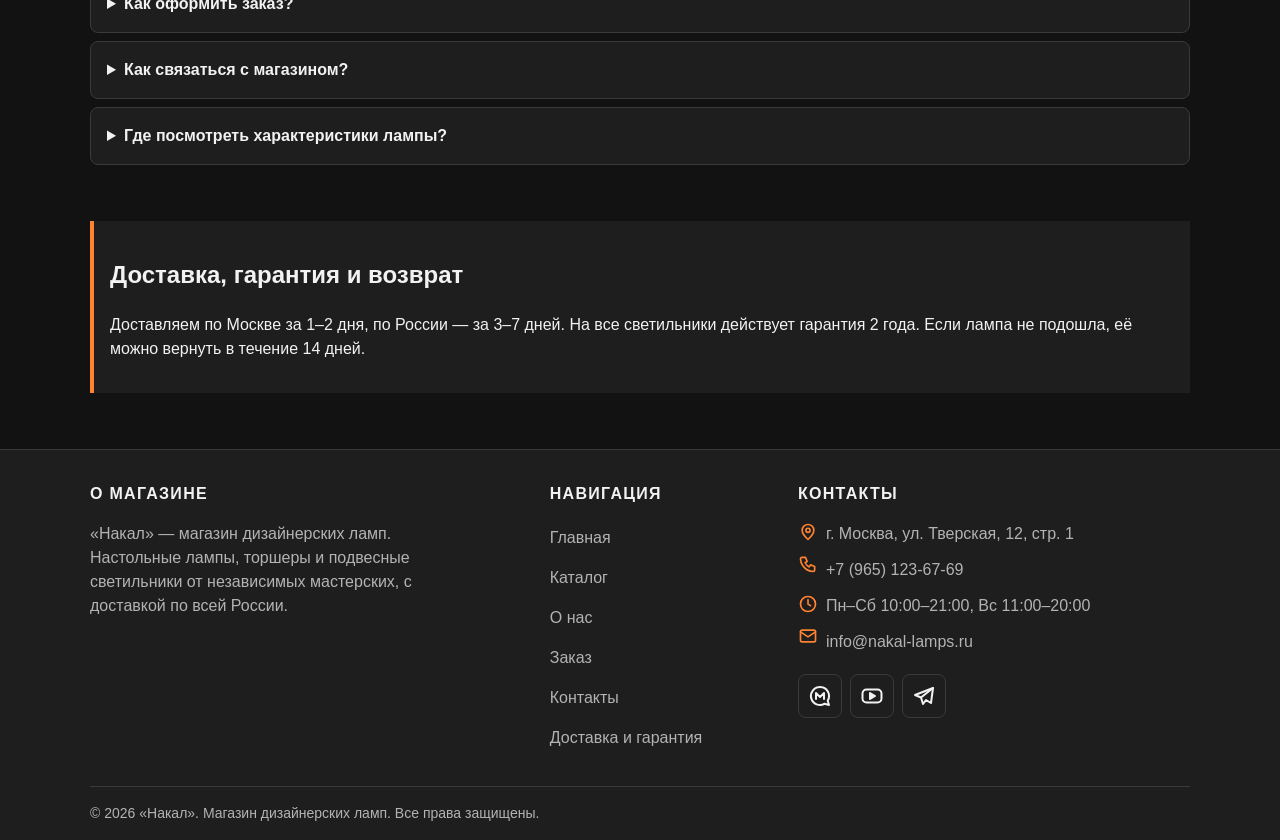
==== commit 4e1e8f49: "kr4 new page + fix + orderform changes" ====
--- a/index.html
+++ b/index.html
@@ -58,6 +58,9 @@
             <a class="site-nav__link" href="catalog.html">Каталог</a>
           </li>
           <li class="site-nav__item">
+            <a class="site-nav__link" href="about.html">О нас</a>
+          </li>
+          <li class="site-nav__item">
             <a class="site-nav__link" href="order.html">Заказ</a>
           </li>
           <li class="site-nav__item">
@@ -142,16 +145,6 @@
       </p>
     </aside>
 
-    <section class="section map-section" id="map" aria-labelledby="map-title">
-      <h2 class="section__title" id="map-title">Как нас найти</h2>
-      <p class="map-section__text">Шоурум «Накал»: г. Москва, ул. Тверская, 12, стр. 1. Ежедневно, вход со двора.</p>
-      <div class="map">
-        <iframe class="map__frame" title="Карта: шоурум «Накал», Москва, ул. Тверская, 12"
-          src="https://yandex.ru/map-widget/v1/?ll=37.605700%2C55.764000&amp;z=16&amp;pt=37.605700%2C55.764000%2Cpm2orgl"
-          loading="lazy" referrerpolicy="no-referrer-when-downgrade"></iframe>
-      </div>
-      <a class="map-section__link" href="https://yandex.ru/maps/?text=%D0%9C%D0%BE%D1%81%D0%BA%D0%B2%D0%B0%2C%20%D0%A2%D0%B2%D0%B5%D1%80%D1%81%D0%BA%D0%B0%D1%8F%2C%2012" target="_blank" rel="noopener">Открыть в Яндекс Картах</a>
-    </section>
   </main>
 
   <footer class="site-footer">
@@ -169,6 +162,7 @@
         <ul class="site-footer__list">
           <li><a class="site-footer__link" href="index.html">Главная</a></li>
           <li><a class="site-footer__link" href="catalog.html">Каталог</a></li>
+          <li><a class="site-footer__link" href="about.html">О нас</a></li>
           <li><a class="site-footer__link" href="order.html">Заказ</a></li>
           <li><a class="site-footer__link" href="contacts.html">Контакты</a></li>
           <li><a class="site-footer__link" href="index.html#delivery">Доставка и гарантия</a></li>
@@ -196,73 +190,54 @@
   </footer>
 
   <a class="to-top" href="#" aria-label="Наверх"><svg class="to-top__icon" viewBox="0 0 40 56" width="40" height="56" aria-hidden="true" focusable="false"><path d="M17.5 3h5L35 27H5z" fill="currentColor"/><path d="M20 27v23M11 52h18" fill="none" stroke="currentColor" stroke-width="3" stroke-linecap="round"/></svg></a>
-
   <dialog class="order-dialog" id="order-dialog" aria-labelledby="order-dialog-title">
-        <button class="order-dialog__close" type="button" id="close-order-dialog-icon"
-            aria-label="Закрыть окно">&times;</button>
-
-        <h2 class="order-dialog__title" id="order-dialog-title">Оформление заявки</h2>
-
-        <p class="success-message" id="success-message" role="status" hidden>
-            Форма успешно отправлена!
-        </p>
-
-        <form class="order-form" id="order-form" action="#" method="post" novalidate>
-            <input id="selected-product" name="selected-product" type="hidden">
-
-            <div class="order-form__group">
-                <label class="order-form__label" for="order-name">Имя</label>
-                <input class="order-form__input" id="order-name" name="name" type="text" placeholder="Введите ваше имя"
-                    minlength="2" autocomplete="given-name" required>
-            </div>
-
-            <div class="order-form__group">
-                <label class="order-form__label" for="order-email">E-mail</label>
-                <input class="order-form__input" id="order-email" name="email" type="email"
-                    placeholder="example@mail.ru" autocomplete="email" required>
-            </div>
-
-            <div class="order-form__group">
-                <label class="order-form__label" for="order-phone">Телефон</label>
-                <input class="order-form__input" id="order-phone" name="phone" type="tel" inputmode="tel"
-                    placeholder="+7 (900) 000-00-00" pattern="^\+7 \(\d{3}\) \d{3}-\d{2}-\d{2}$" required>
-                <small class="order-form__hint">Формат: +7 (900) 000-00-00</small>
-            </div>
-
-            <div class="order-form__group">
-                <label class="order-form__label" for="order-date">Дата связи</label>
-                <input class="order-form__input" id="order-date" name="date" type="date">
-            </div>
-
-            <div class="order-form__group">
-                <label class="order-form__label" for="order-topic">Тема заявки</label>
-                <select class="order-form__select" id="order-topic" name="topic" required>
-                    <option value="">Выберите тему</option>
-                    <option value="product">Заказ товара</option>
-                    <option value="consultation">Консультация</option>
-                    <option value="delivery">Доставка</option>
-                </select>
-            </div>
-
-            <div class="order-form__group order-form__group--wide">
-                <label class="order-form__label" for="order-comment">Комментарий</label>
-                <textarea class="order-form__textarea" id="order-comment" name="comment" rows="4"
-                    placeholder="Укажите дополнительную информацию"></textarea>
-            </div>
-
-            <div class="order-form__group order-form__group--wide order-form__group--checkbox">
-                <label class="order-form__label">
-                    <input class="order-form__input" id="order-agreement" name="agreement" type="checkbox" required>
-                    Я согласен на обработку данных
-                </label>
-            </div>
-
-            <div class="order-form__actions">
-                <button class="button button--secondary" type="button" id="close-order-dialog">Закрыть</button>
-                <button class="button button--primary" type="submit">Отправить заявку</button>
-            </div>
-        </form>
-    </dialog>
+    <button class="order-dialog__close" type="button" id="close-order-dialog-icon" aria-label="Закрыть окно">&times;</button>
+
+    <h2 class="order-dialog__title" id="order-dialog-title">Быстрый заказ</h2>
+
+    <div class="order-item" id="quick-item"></div>
+
+    <form class="order-form" id="quick-form" action="#" method="post" novalidate>
+      <div class="order-form__group">
+        <label class="order-form__label" for="quick-name">Имя</label>
+        <input class="order-form__input" id="quick-name" name="name" type="text" placeholder="Введите ваше имя"
+          minlength="2" autocomplete="given-name" required>
+      </div>
+
+      <div class="order-form__group">
+        <label class="order-form__label" for="quick-phone">Телефон</label>
+        <input class="order-form__input" id="quick-phone" name="phone" type="tel" inputmode="tel"
+          placeholder="+7 (900) 000-00-00" pattern="^\+7 \(\d{3}\) \d{3}-\d{2}-\d{2}$" autocomplete="tel" required>
+        <small class="order-form__hint">Формат: +7 (900) 000-00-00</small>
+      </div>
+
+      <div class="order-form__group">
+        <label class="order-form__label" for="quick-qty">Количество</label>
+        <input class="order-form__input" id="quick-qty" name="quantity" type="number" min="1" max="10" value="1"
+          inputmode="numeric" required>
+      </div>
+
+      <div class="order-form__group order-form__group--wide order-form__group--checkbox">
+        <label class="order-form__label">
+          <input class="order-form__input" id="quick-agreement" name="agreement" type="checkbox" required>
+          Я согласен на обработку данных
+        </label>
+      </div>
+
+      <p class="order-total" id="quick-total" role="status"></p>
+
+      <div class="order-form__actions">
+        <button class="button button--secondary" type="button" id="close-order-dialog">Закрыть</button>
+        <button class="button button--primary" type="submit">Заказать</button>
+      </div>
+
+      <a class="order-dialog__full" id="quick-full" href="order.html">Полное оформление заказа</a>
+    </form>
+
+    <p class="success-message" id="quick-success" role="status" hidden>
+      Спасибо! Заказ принят, менеджер перезвонит вам в течение 15 минут.
+    </p>
+  </dialog>
 
 </body>
 
--- a/css/style.css
+++ b/css/style.css
@@ -215,10 +215,15 @@
 }
 
 .pull svg {
+  visibility: hidden;   /* до первой отрисовки скриптом */
   display: block;
   width: 100%;
   height: 100%;
   overflow: visible;
+}
+
+.pull--ready svg {
+  visibility: visible;
 }
 
 .pull__cord {
@@ -955,3 +960,175 @@
 .skip-link:focus-visible {
   top: 16px;
 }
+
+/* Оформление заказа */
+.order-form__section {
+  margin: 0;
+  padding: var(--space-md);
+  border: 1px solid var(--color-border);
+  border-radius: var(--radius-md);
+}
+
+.order-form__legend {
+  padding-inline: var(--space-xs);
+  font-weight: 700;
+}
+
+.order-choice {
+  border: 1px solid var(--color-border);
+  border-radius: var(--radius-md);
+  background-color: var(--color-surface);
+  cursor: pointer;
+}
+
+.order-choice:has(input:checked) {
+  border-color: var(--color-primary);
+}
+
+.order-choice input {
+  accent-color: var(--color-primary);
+}
+
+.qty__button {
+  font: inherit;
+  font-size: 20px;
+  color: var(--color-text);
+  background-color: var(--color-surface-accent);
+  border: 1px solid var(--color-border);
+  cursor: pointer;
+}
+
+.qty__button:hover {
+  border-color: var(--color-primary);
+}
+
+.qty__input {
+  font: inherit;
+  text-align: center;
+  color: var(--color-text);
+  background-color: var(--color-surface);
+  border: 1px solid var(--color-border);
+  border-inline: none;
+}
+
+.order-item__image {
+  background-color: #ffffff;
+  border-radius: var(--radius-sm);
+  object-fit: cover;
+}
+
+.order-item__name {
+  margin: 0;
+  font-weight: 700;
+}
+
+.order-item__meta,
+.order-item__price,
+.order-summary__empty {
+  margin: 0;
+  color: var(--color-muted);
+}
+
+.order-summary {
+  background-color: var(--color-surface);
+  border: 1px solid var(--color-border);
+  border-radius: var(--radius-lg);
+}
+
+.order-summary__title {
+  margin-top: 0;
+}
+
+.order-summary__list {
+  margin: 0;
+}
+
+.order-summary__row dt {
+  color: var(--color-muted);
+}
+
+.order-summary__row dd {
+  margin: 0;
+}
+
+.order-summary__row--total {
+  font-weight: 700;
+  font-size: 20px;
+  border-top: 1px solid var(--color-border);
+}
+
+.order-summary__row--total dt {
+  color: var(--color-text);
+}
+
+.order-total {
+  margin: 0;
+  font-weight: 700;
+}
+
+.order-success {
+  background-color: var(--color-success-bg);
+  border-left: 4px solid var(--color-success);
+  border-radius: var(--radius-md);
+}
+
+.order-success__title {
+  margin-top: 0;
+}
+
+.order-dialog__full {
+  color: var(--color-link);
+}
+
+/* Страница «О нас» */
+.about-intro__image {
+  display: block;
+  width: 100%;
+  height: auto;
+  border-radius: var(--radius-lg);
+}
+
+.about-card {
+  background-color: var(--color-surface);
+  border: 1px solid var(--color-border);
+  border-radius: var(--radius-lg);
+}
+
+.about-card__title {
+  margin-top: 0;
+}
+
+.about-card__text {
+  margin: 0;
+  color: var(--color-muted);
+}
+
+.about-stats__item {
+  background-color: var(--color-surface);
+  border: 1px solid var(--color-border);
+  border-radius: var(--radius-lg);
+}
+
+.about-stats__label {
+  color: var(--color-muted);
+}
+
+.about-stats__value {
+  margin: 0;
+  font-size: 28px;
+  font-weight: 800;
+  color: var(--color-link);
+}
+
+.about-steps__item {
+  color: var(--color-muted);
+}
+
+.about-steps__item strong {
+  color: var(--color-text);
+}
+
+/* Атрибут hidden должен скрывать элемент, даже если у него задан display */
+[hidden] {
+  display: none !important;
+}
--- a/css/responsive.css
+++ b/css/responsive.css
@@ -326,6 +326,143 @@
   overflow: auto;
 }
 
+/* Оформление заказа (мобильные) */
+.order-form__section {
+  display: grid;
+  gap: var(--space-md);
+  min-width: 0;
+}
+
+.order-form__choices {
+  display: grid;
+  gap: var(--space-sm);
+}
+
+.order-form__fields {
+  display: grid;
+  gap: var(--space-md);
+}
+
+.order-choice {
+  display: flex;
+  align-items: center;
+  gap: var(--space-sm);
+  min-height: 44px;
+  padding: var(--space-sm) var(--space-md);
+}
+
+.qty {
+  display: flex;
+  max-width: 200px;
+}
+
+.qty__button {
+  flex: none;
+  width: 44px;
+  min-height: 44px;
+}
+
+.qty__input {
+  width: 100%;
+  min-width: 0;
+  min-height: 44px;
+}
+
+.order-item {
+  display: flex;
+  align-items: center;
+  gap: var(--space-md);
+}
+
+.order-item__image {
+  flex: none;
+  width: 96px;
+  height: auto;
+}
+
+.checkout {
+  display: grid;
+  gap: var(--space-lg);
+}
+
+.order-summary {
+  order: -1;   /* на телефоне состав заказа выше формы */
+  padding: var(--space-md);
+}
+
+.order-summary__list {
+  display: grid;
+  gap: var(--space-sm);
+  margin-top: var(--space-md);
+}
+
+.order-summary__row {
+  display: flex;
+  justify-content: space-between;
+  gap: var(--space-md);
+}
+
+.order-summary__row--total {
+  padding-top: var(--space-sm);
+}
+
+.order-success {
+  display: grid;
+  gap: var(--space-md);
+  align-content: start;
+  padding: var(--space-lg);
+}
+
+.order-dialog .order-item {
+  margin-bottom: var(--space-md);
+}
+
+.order-dialog__full {
+  display: inline-block;
+  margin-top: var(--space-md);
+}
+
+/* Страница «О нас» (мобильные) */
+.about-intro {
+  display: grid;
+  gap: var(--space-lg);
+}
+
+.about-grid,
+.about-steps {
+  display: grid;
+  gap: var(--space-md);
+}
+
+.about-steps {
+  padding-left: var(--space-lg);
+}
+
+.about-card {
+  padding: var(--space-lg);
+}
+
+.about-stats {
+  display: grid;
+  grid-template-columns: repeat(2, minmax(0, 1fr));
+  gap: var(--space-md);
+  margin: 0;
+}
+
+.about-stats__item {
+  display: grid;
+  gap: var(--space-xs);
+  padding: var(--space-md);
+}
+
+.about-stats__label {
+  order: 2;
+}
+
+.about-stats__value {
+  order: 1;
+}
+
 /* Фильтры каталога */
 .catalog-filters__group {
   display: grid;
@@ -425,6 +562,28 @@
     width: auto;
   }
 
+  .order-form__section {
+    grid-column: 1 / -1;
+    grid-template-columns: repeat(2, minmax(0, 1fr));
+  }
+
+  .order-form__choices,
+  .order-form__fields {
+    grid-column: 1 / -1;
+  }
+
+  .order-form__fields {
+    grid-template-columns: repeat(2, minmax(0, 1fr));
+  }
+
+  .about-grid {
+    grid-template-columns: repeat(3, minmax(0, 1fr));
+  }
+
+  .about-stats {
+    grid-template-columns: repeat(4, minmax(0, 1fr));
+  }
+
   /* Внутри модального окна форма остаётся в одну колонку */
   .order-dialog .order-form {
     grid-template-columns: 1fr;
@@ -441,6 +600,22 @@
    =============================== */
 
 @media (min-width: 900px) {
+  .checkout {
+    grid-template-columns: minmax(0, 1fr) 360px;
+    align-items: start;
+  }
+
+  .order-summary {
+    order: 0;
+    position: sticky;
+    top: calc(var(--header-height) + var(--space-md));
+  }
+
+  .about-intro {
+    grid-template-columns: repeat(2, minmax(0, 1fr));
+    align-items: center;
+  }
+
   /* Подвал в три колонки: меню по центру, ссылки выровнены влево */
   .site-footer__inner {
     grid-template-columns: 1.3fr 1fr 1.4fr;
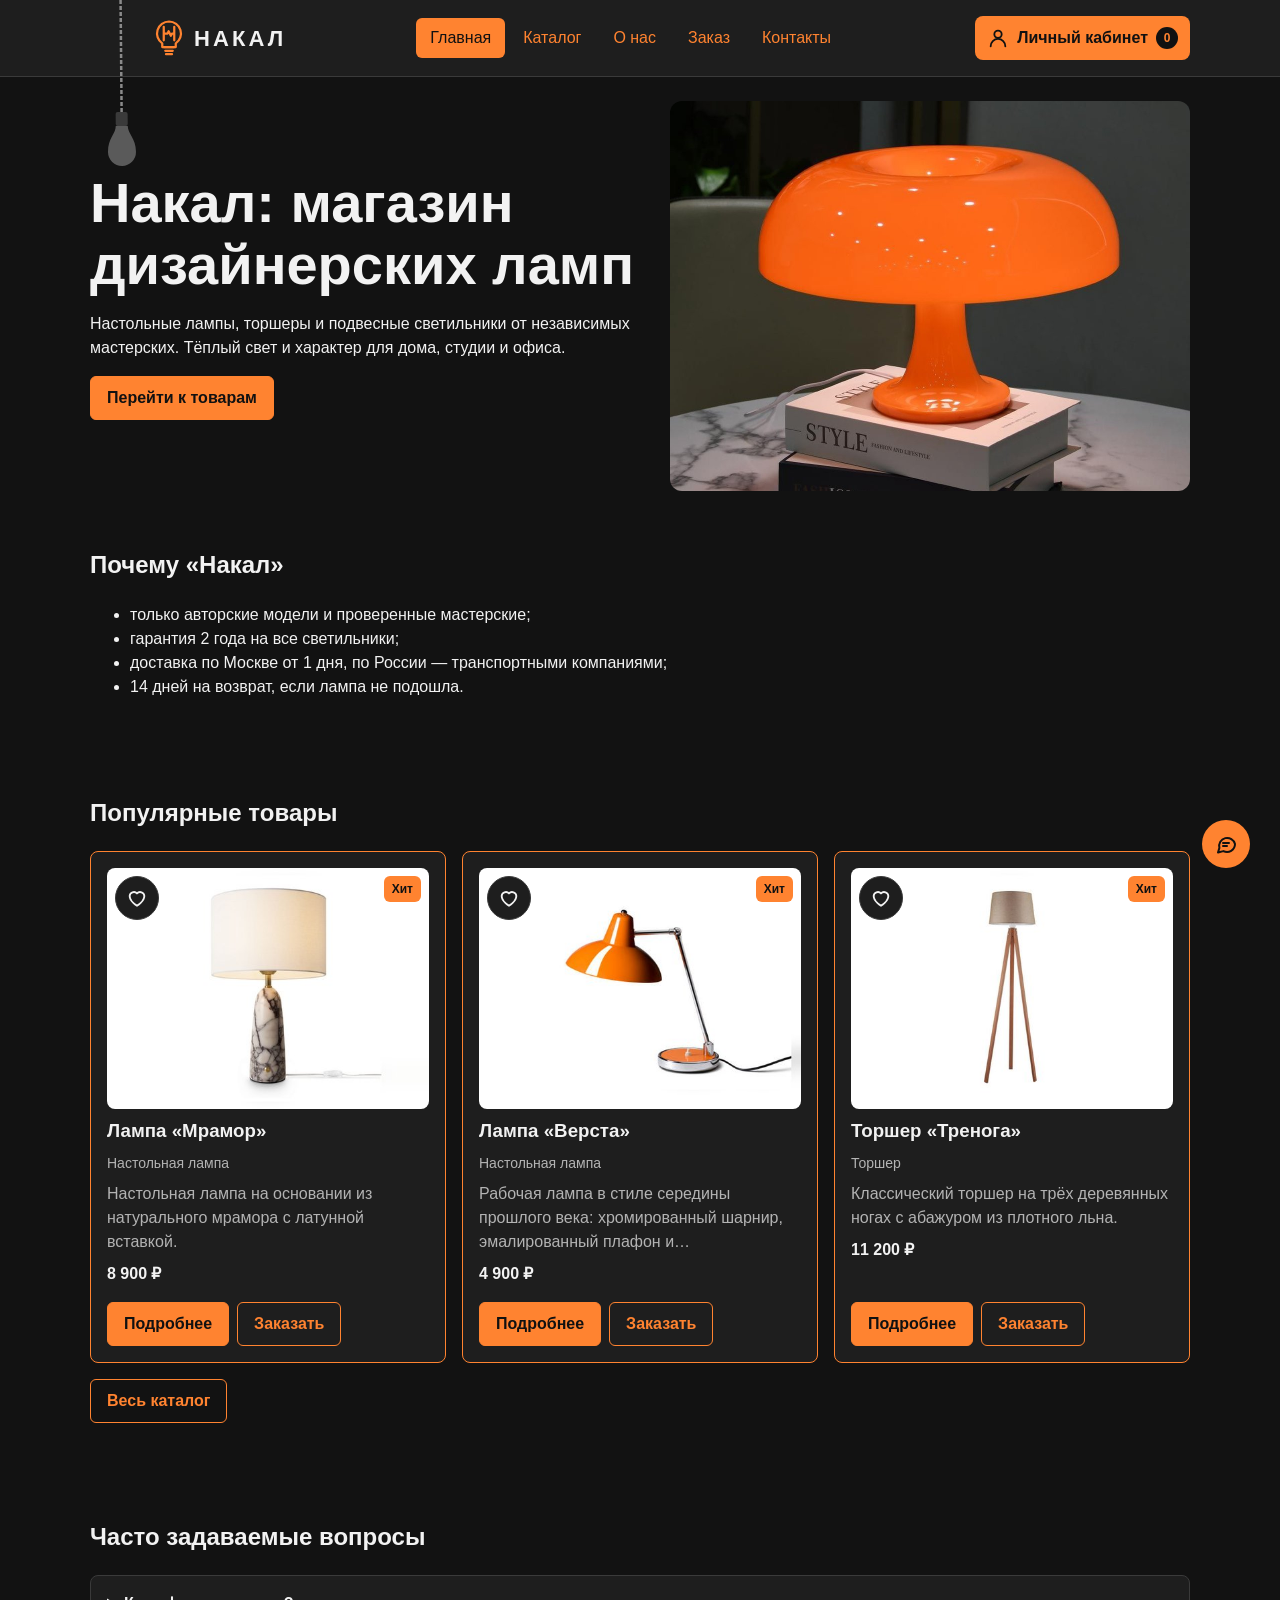
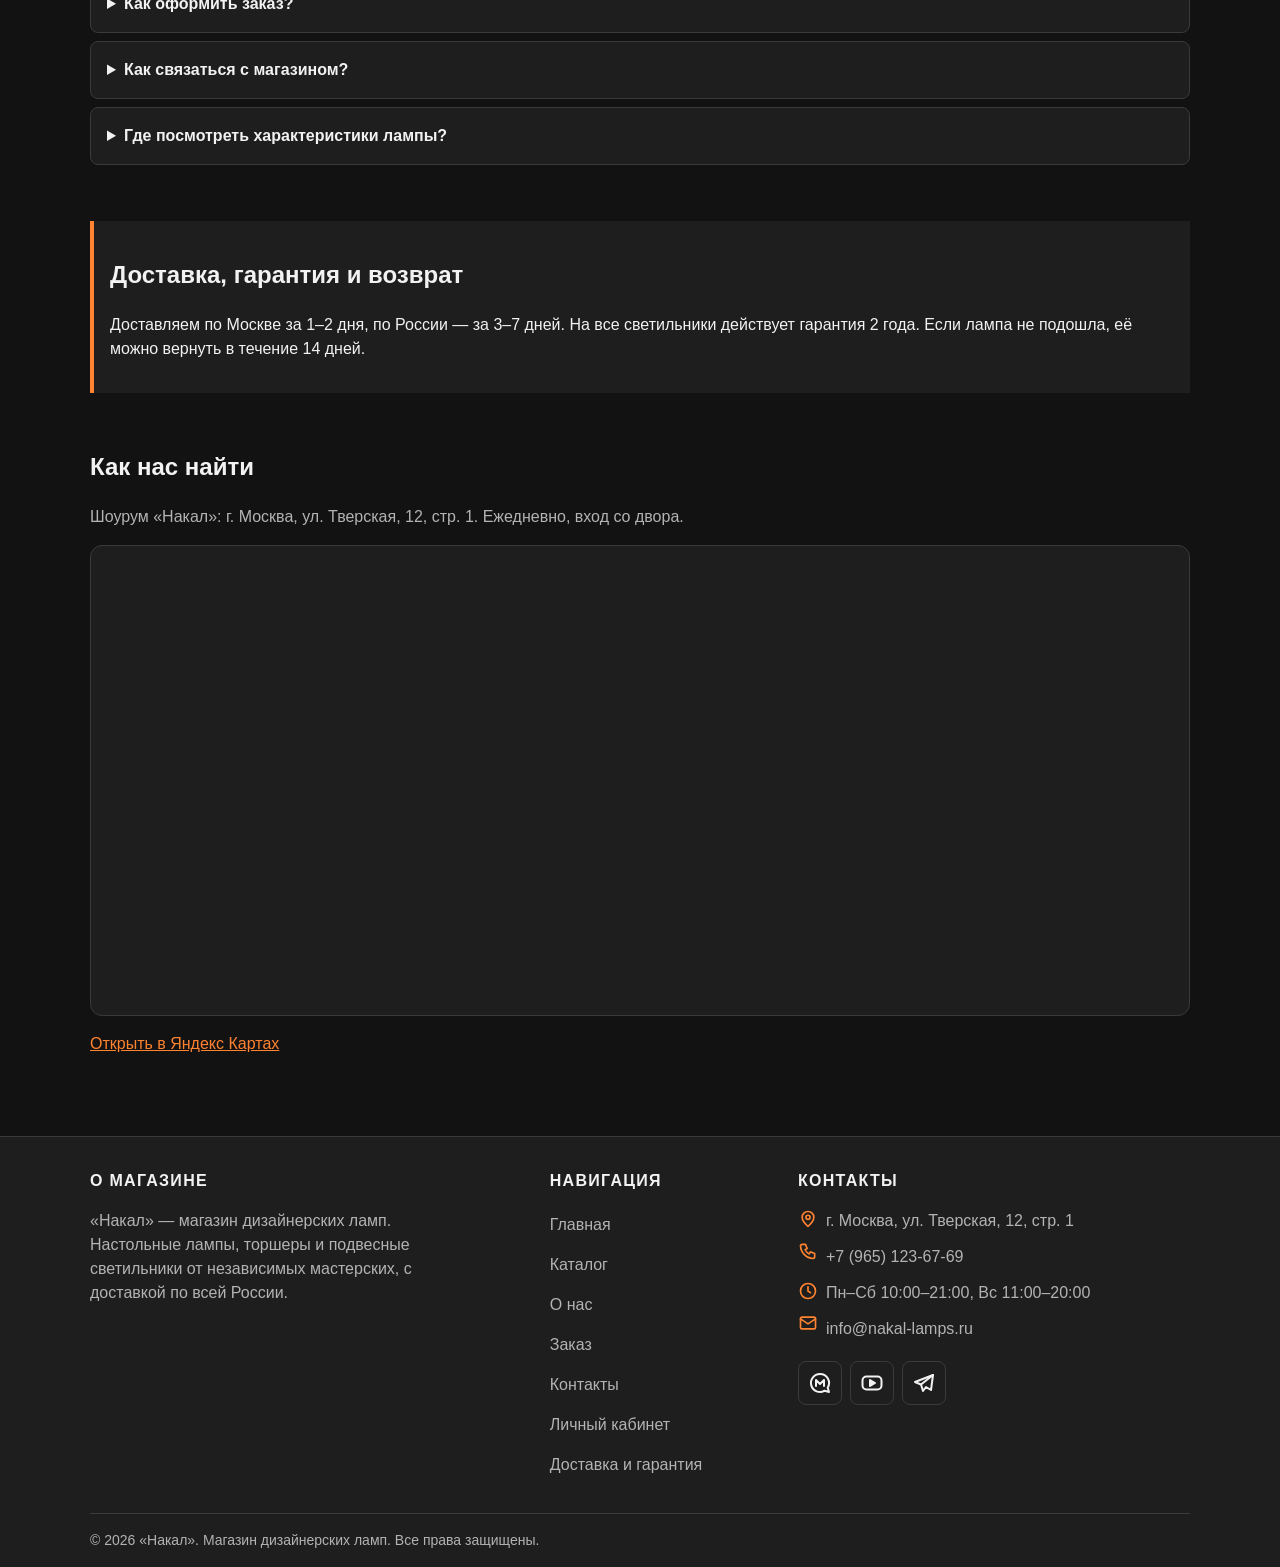
==== commit 7b4e29a1: "final fix" ====
--- a/index.html
+++ b/index.html
@@ -68,6 +68,7 @@
           </li>
         </ul>
       </nav>
+      <a class="account-link" href="account.html"><svg class="account-link__icon" viewBox="0 0 24 24" width="22" height="22" aria-hidden="true" focusable="false" fill="none" stroke="currentColor" stroke-width="2" stroke-linecap="round" stroke-linejoin="round"><circle cx="12" cy="8" r="4"/><path d="M4 21a8 8 0 0 1 16 0"/></svg><span class="account-link__text">Личный кабинет</span><span class="account-link__count" data-favorites-count aria-label="Избранное">0</span></a>
     </div>
   </header>
 
@@ -145,6 +146,16 @@
       </p>
     </aside>
 
+    <section class="section map-section" id="map" aria-labelledby="map-title">
+      <h2 class="section__title" id="map-title">Как нас найти</h2>
+      <p class="map-section__text">Шоурум «Накал»: г. Москва, ул. Тверская, 12, стр. 1. Ежедневно, вход со двора.</p>
+      <div class="map">
+        <iframe class="map__frame" title="Карта: шоурум «Накал», Москва, ул. Тверская, 12"
+          src="https://yandex.ru/map-widget/v1/?ll=37.605700%2C55.764000&amp;z=16&amp;pt=37.605700%2C55.764000%2Cpm2orgl"
+          loading="lazy" referrerpolicy="no-referrer-when-downgrade"></iframe>
+      </div>
+      <a class="map-section__link" href="https://yandex.ru/maps/?text=%D0%9C%D0%BE%D1%81%D0%BA%D0%B2%D0%B0%2C%20%D0%A2%D0%B2%D0%B5%D1%80%D1%81%D0%BA%D0%B0%D1%8F%2C%2012" target="_blank" rel="noopener">Открыть в Яндекс Картах</a>
+    </section>
   </main>
 
   <footer class="site-footer">
@@ -165,6 +176,7 @@
           <li><a class="site-footer__link" href="about.html">О нас</a></li>
           <li><a class="site-footer__link" href="order.html">Заказ</a></li>
           <li><a class="site-footer__link" href="contacts.html">Контакты</a></li>
+          <li><a class="site-footer__link" href="account.html">Личный кабинет</a></li>
           <li><a class="site-footer__link" href="index.html#delivery">Доставка и гарантия</a></li>
         </ul>
       </nav>
@@ -239,6 +251,50 @@
     </p>
   </dialog>
 
+  <button class="chat-button" type="button" data-open-manager aria-label="Вопрос менеджеру" title="Вопрос менеджеру"><svg viewBox="0 0 24 24" width="24" height="24" aria-hidden="true" focusable="false" fill="none" stroke="currentColor" stroke-width="2" stroke-linecap="round" stroke-linejoin="round"><path d="M21 12a8 8 0 0 1-11.6 7.1L4 20.5l1.4-4.6A8 8 0 1 1 21 12z"/><path d="M9 11h6M9 14h4"/></svg></button>
+  <dialog class="order-dialog" id="manager-dialog" aria-labelledby="manager-dialog-title">
+    <button class="order-dialog__close" type="button" id="close-manager-icon" aria-label="Закрыть окно">&times;</button>
+
+    <h2 class="order-dialog__title" id="manager-dialog-title">Вопрос менеджеру</h2>
+
+    <form class="order-form" id="manager-form" action="#" method="post" novalidate>
+      <p class="order-form__group--wide">Напишите, что хотите уточнить, и менеджер ответит в рабочее время.</p>
+
+      <div class="order-form__group">
+        <label class="order-form__label" for="manager-name">Имя</label>
+        <input class="order-form__input" id="manager-name" name="name" type="text" placeholder="Введите ваше имя"
+          minlength="2" autocomplete="given-name" required>
+      </div>
+
+      <div class="order-form__group">
+        <label class="order-form__label" for="manager-email">E-mail</label>
+        <input class="order-form__input" id="manager-email" name="email" type="email" placeholder="example@mail.ru"
+          autocomplete="email" required>
+      </div>
+
+      <div class="order-form__group">
+        <label class="order-form__label" for="manager-question">Ваш вопрос</label>
+        <textarea class="order-form__textarea" id="manager-question" name="question" rows="4"
+          placeholder="Например, можно ли подобрать абажур другого цвета?" required></textarea>
+      </div>
+
+      <div class="order-form__group order-form__group--wide order-form__group--checkbox">
+        <label class="order-form__label">
+          <input class="order-form__input" id="manager-agreement" name="agreement" type="checkbox" required>
+          Я согласен на обработку данных
+        </label>
+      </div>
+
+      <div class="order-form__actions">
+        <button class="button button--secondary" type="button" id="close-manager">Закрыть</button>
+        <button class="button button--primary" type="submit">Отправить</button>
+      </div>
+    </form>
+
+    <p class="success-message" id="manager-success" role="status" hidden>
+      Спасибо! Вопрос отправлен, менеджер ответит вам на e-mail.
+    </p>
+  </dialog>
 </body>
 
 </html>
--- a/css/style.css
+++ b/css/style.css
@@ -1132,3 +1132,117 @@
 [hidden] {
   display: none !important;
 }
+
+/* Кнопка «Личный кабинет» в шапке */
+.account-link {
+  font-weight: 600;
+  color: var(--color-on-primary);
+  text-decoration: none;
+  background-color: var(--color-primary);
+  border-radius: var(--radius-md);
+  transition: background-color 0.2s;
+}
+
+.account-link:hover {
+  color: var(--color-on-primary);
+  background-color: var(--color-primary-hover);
+  text-decoration: none;
+}
+
+.account-link__count {
+  font-size: 12px;
+  font-weight: 700;
+  color: var(--color-primary);
+  background-color: var(--color-on-primary);
+  border-radius: 999px;
+}
+
+/* Избранное: сердечко на карточке и кнопка на странице товара */
+.favorite-button {
+  color: var(--color-text);
+  background-color: var(--color-surface);
+  border: 1px solid var(--color-border);
+  cursor: pointer;
+  transition: color 0.2s, border-color 0.2s;
+}
+
+.favorite-button:hover {
+  border-color: var(--color-primary);
+}
+
+.favorite-button__icon {
+  fill: none;
+  stroke: currentColor;
+  stroke-width: 2;
+  stroke-linecap: round;
+  stroke-linejoin: round;
+}
+
+.favorite-button.is-active {
+  color: var(--color-primary);
+  border-color: var(--color-primary);
+}
+
+.favorite-button.is-active .favorite-button__icon {
+  fill: currentColor;
+}
+
+.favorite-pulse .favorite-button__icon {
+  animation: favorite-pulse 0.4s ease-out;
+}
+
+@keyframes favorite-pulse {
+  0% { transform: scale(1); }
+  40% { transform: scale(1.35) translateY(-3px); }
+  100% { transform: scale(1); }
+}
+
+@media (prefers-reduced-motion: reduce) {
+  .favorite-pulse .favorite-button__icon {
+    animation: none;
+  }
+}
+
+/* Вкладки личного кабинета */
+.tabs__list {
+  border-bottom: 1px solid var(--color-border);
+}
+
+.tabs__tab {
+  font: inherit;
+  font-weight: 600;
+  color: var(--color-muted);
+  background: none;
+  border: none;
+  border-bottom: 3px solid transparent;
+  cursor: pointer;
+}
+
+.tabs__tab:hover {
+  color: var(--color-text);
+}
+
+.tabs__tab[aria-selected="true"] {
+  color: var(--color-text);
+  border-bottom-color: var(--color-primary);
+}
+
+/* Кнопка чата с менеджером */
+.chat-button {
+  color: var(--color-on-primary);
+  background-color: var(--color-primary);
+  border: none;
+  border-radius: 50%;
+  cursor: pointer;
+  transition: background-color 0.2s, bottom 0.3s;
+}
+
+.chat-button:hover {
+  background-color: var(--color-primary-hover);
+}
+
+@media (prefers-reduced-motion: reduce) {
+  .chat-button {
+    transition: background-color 0.2s;
+  }
+}
--- a/css/responsive.css
+++ b/css/responsive.css
@@ -326,6 +326,90 @@
   overflow: auto;
 }
 
+/* Кнопка «Личный кабинет»: на телефоне иконка в правом верхнем углу шапки */
+.account-link {
+  position: absolute;
+  top: var(--space-md);
+  right: 0;
+  display: inline-flex;
+  align-items: center;
+  gap: var(--space-sm);
+  min-height: 44px;
+  padding: 0 12px;
+}
+
+.account-link__text {
+  position: absolute;
+  width: 1px;
+  height: 1px;
+  overflow: hidden;
+  clip-path: inset(50%);
+  white-space: nowrap;
+}
+
+.account-link__count {
+  min-width: 22px;
+  padding: 2px 6px;
+  text-align: center;
+}
+
+/* Избранное и вкладки (мобильные) */
+.favorite-button {
+  position: absolute;
+  top: var(--space-lg);
+  left: var(--space-lg);
+  z-index: 1;
+  display: grid;
+  place-items: center;
+  width: 44px;
+  height: 44px;
+  padding: 0;
+  border-radius: 50%;
+}
+
+.favorite-button--text {
+  position: static;
+  display: inline-flex;
+  gap: var(--space-sm);
+  width: auto;
+  padding: 0 var(--space-md);
+  border-radius: var(--radius-md);
+}
+
+.tabs__list {
+  display: flex;
+  gap: var(--space-xs);
+  margin-bottom: var(--space-lg);
+  overflow-x: auto;
+}
+
+.tabs__tab {
+  flex: none;
+  min-height: 44px;
+  padding: 0 var(--space-md);
+}
+
+.account-form {
+  max-width: 720px;
+}
+
+/* Кнопка чата: над кнопкой «Наверх» (когда та видна) */
+.chat-button {
+  position: fixed;
+  right: 14px;
+  bottom: 16px;
+  z-index: 90;
+  display: grid;
+  place-items: center;
+  width: 48px;
+  height: 48px;
+  padding: 0;
+}
+
+.chat-button--raised {
+  bottom: 82px;
+}
+
 /* Оформление заказа (мобильные) */
 .order-form__section {
   display: grid;
@@ -580,6 +664,25 @@
     grid-template-columns: repeat(3, minmax(0, 1fr));
   }
 
+  /* Кнопка кабинета встаёт в строку шапки справа */
+  .account-link {
+    position: static;
+    flex: none;
+  }
+
+  .account-form {
+    grid-template-columns: repeat(2, minmax(0, 1fr));
+  }
+
+  .chat-button {
+    right: 30px;
+    bottom: 32px;
+  }
+
+  .chat-button--raised {
+    bottom: 98px;
+  }
+
   .about-stats {
     grid-template-columns: repeat(4, minmax(0, 1fr));
   }
@@ -640,6 +743,15 @@
     aspect-ratio: 21 / 9;
   }
 
+  /* На широких экранах у кнопки кабинета появляется текст */
+  .account-link__text {
+    position: static;
+    width: auto;
+    height: auto;
+    overflow: visible;
+    clip-path: none;
+  }
+
   /* Лампочка висит ниже: хлебные крошки сдвигаем, чтобы она их не закрывала */
   .breadcrumbs {
     padding-left: 72px;
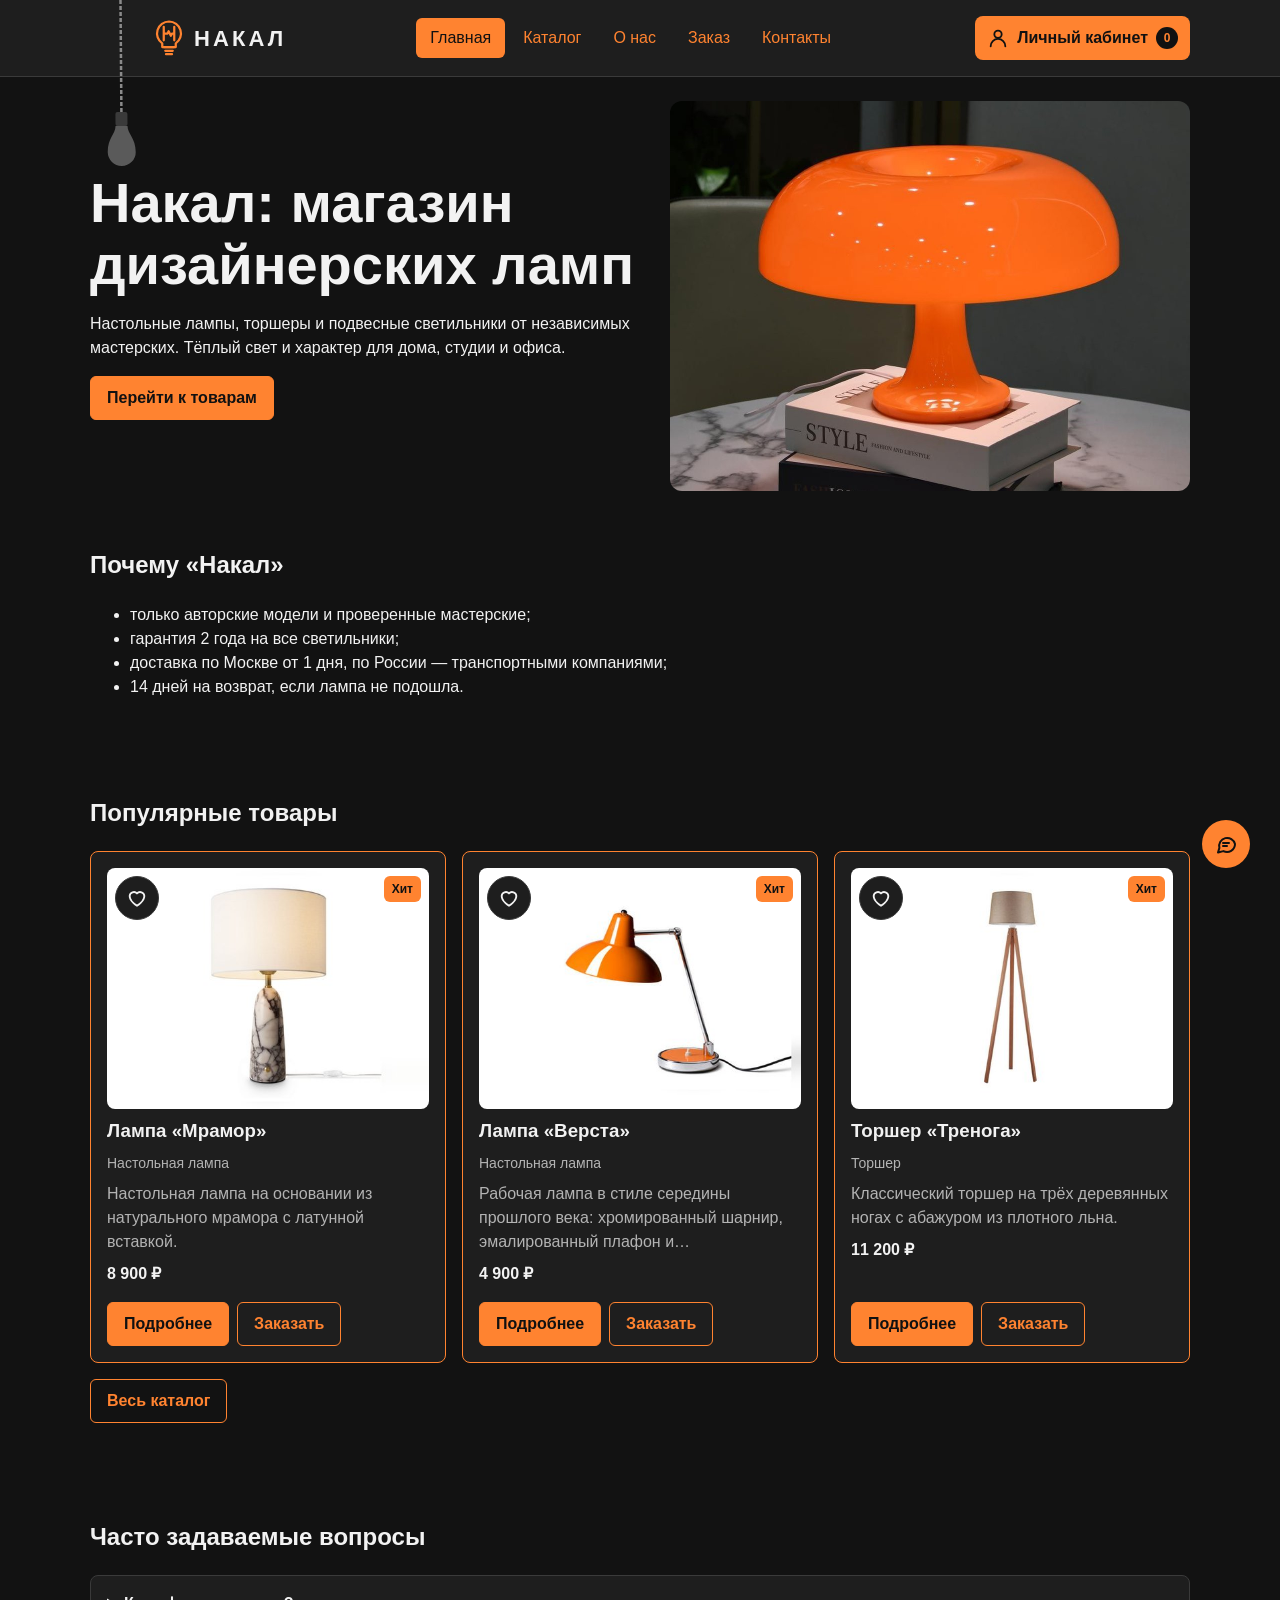
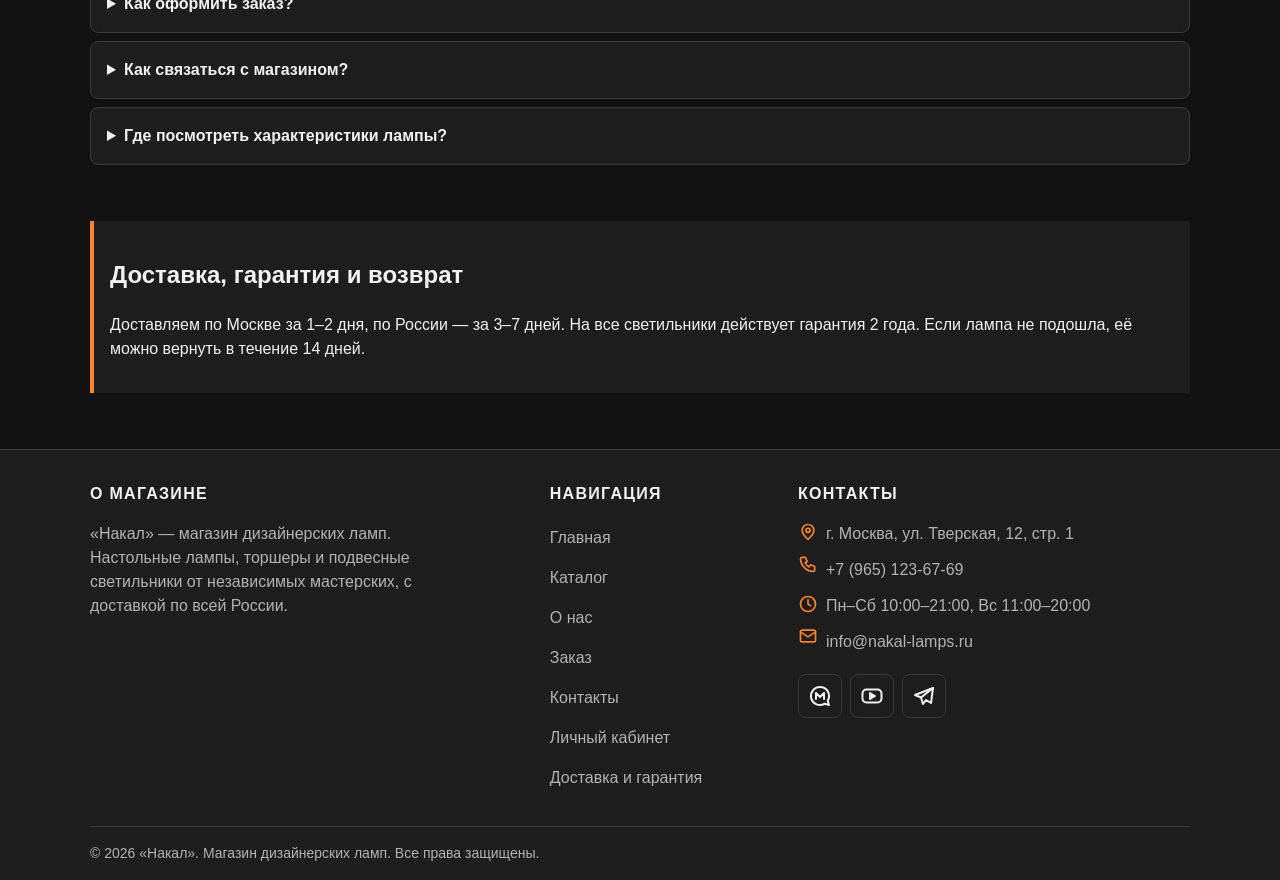
==== commit 47f2fd92: "remove map from index" ====
--- a/index.html
+++ b/index.html
@@ -146,16 +146,6 @@
       </p>
     </aside>
 
-    <section class="section map-section" id="map" aria-labelledby="map-title">
-      <h2 class="section__title" id="map-title">Как нас найти</h2>
-      <p class="map-section__text">Шоурум «Накал»: г. Москва, ул. Тверская, 12, стр. 1. Ежедневно, вход со двора.</p>
-      <div class="map">
-        <iframe class="map__frame" title="Карта: шоурум «Накал», Москва, ул. Тверская, 12"
-          src="https://yandex.ru/map-widget/v1/?ll=37.605700%2C55.764000&amp;z=16&amp;pt=37.605700%2C55.764000%2Cpm2orgl"
-          loading="lazy" referrerpolicy="no-referrer-when-downgrade"></iframe>
-      </div>
-      <a class="map-section__link" href="https://yandex.ru/maps/?text=%D0%9C%D0%BE%D1%81%D0%BA%D0%B2%D0%B0%2C%20%D0%A2%D0%B2%D0%B5%D1%80%D1%81%D0%BA%D0%B0%D1%8F%2C%2012" target="_blank" rel="noopener">Открыть в Яндекс Картах</a>
-    </section>
   </main>
 
   <footer class="site-footer">
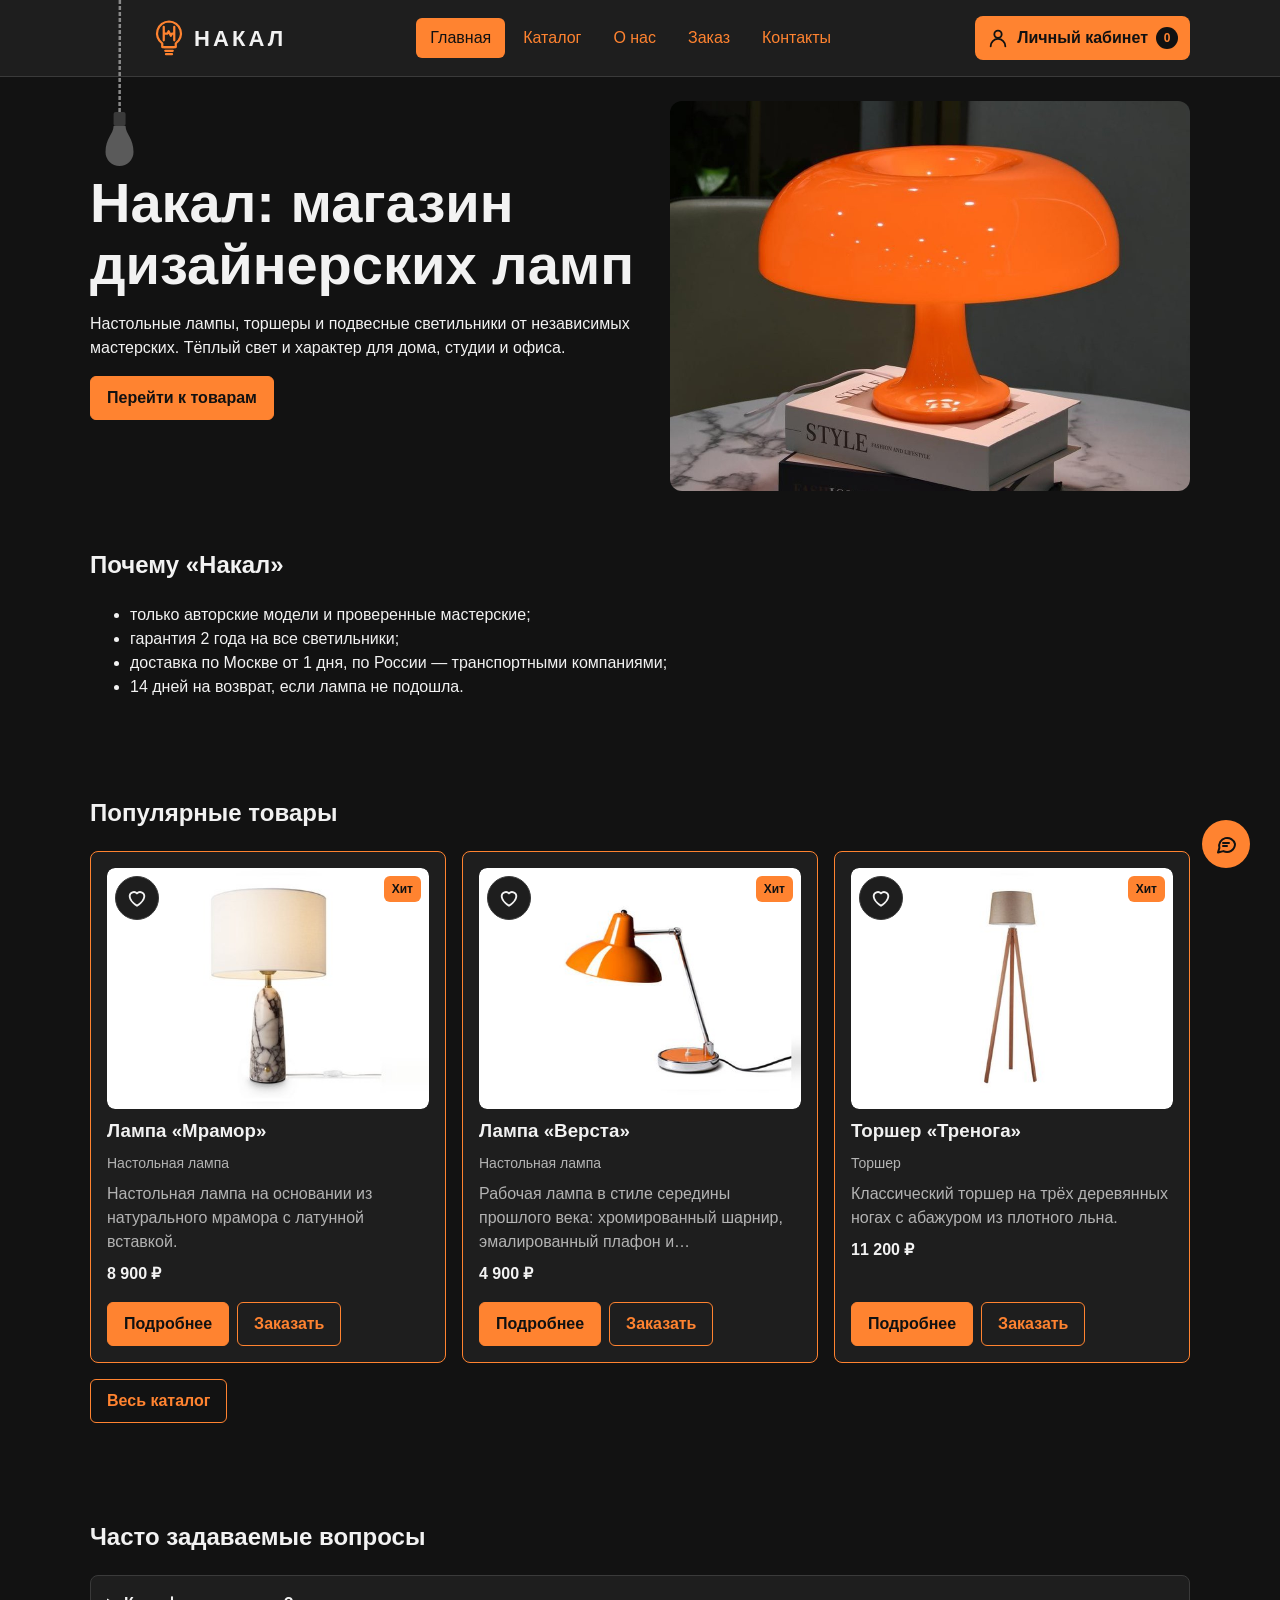
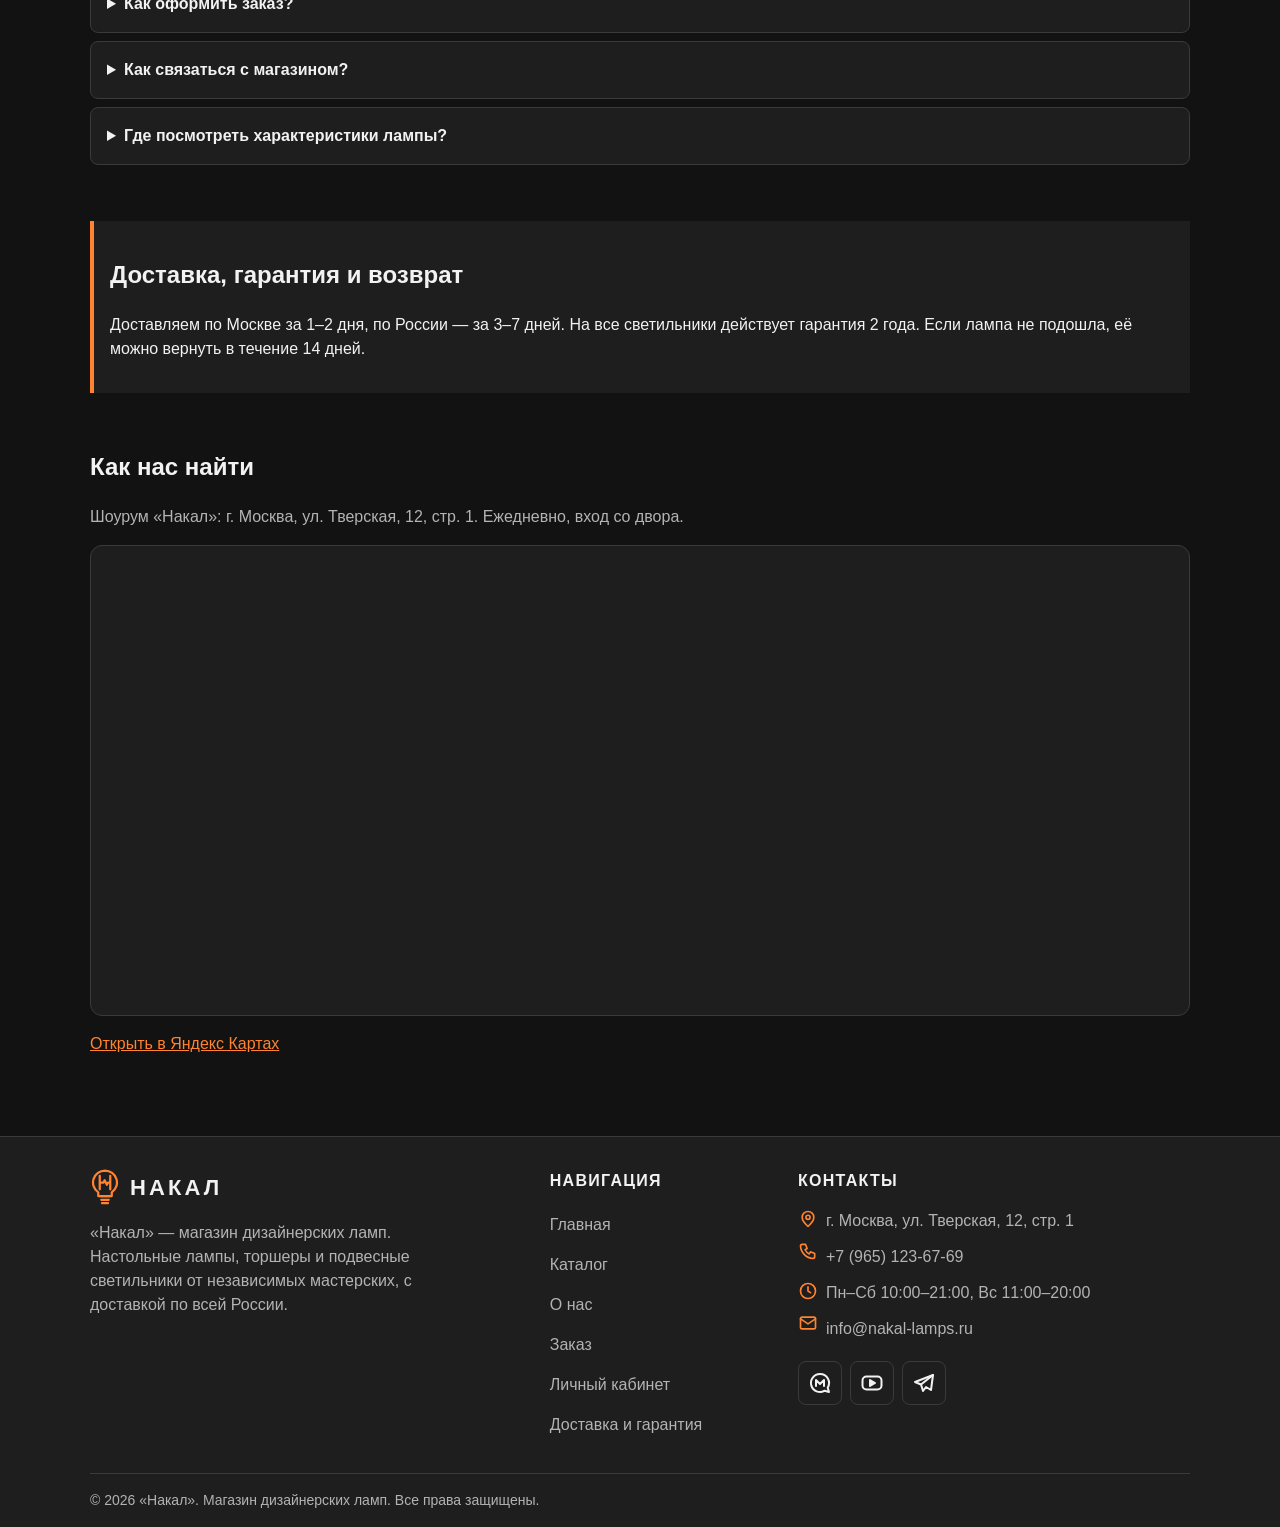
==== commit ee2f018a: "final fix" ====
--- a/index.html
+++ b/index.html
@@ -146,12 +146,22 @@
       </p>
     </aside>
 
+    <section class="section map-section" id="map" aria-labelledby="map-title">
+      <h2 class="section__title" id="map-title">Как нас найти</h2>
+      <p class="map-section__text">Шоурум «Накал»: г. Москва, ул. Тверская, 12, стр. 1. Ежедневно, вход со двора.</p>
+      <div class="map">
+        <iframe class="map__frame" title="Карта: шоурум «Накал», Москва, ул. Тверская, 12"
+          src="https://yandex.ru/map-widget/v1/?ll=37.605700%2C55.764000&amp;z=16&amp;pt=37.605700%2C55.764000%2Cpm2orgl"
+          loading="lazy" referrerpolicy="no-referrer-when-downgrade"></iframe>
+      </div>
+      <a class="map-section__link" href="https://yandex.ru/maps/?text=%D0%9C%D0%BE%D1%81%D0%BA%D0%B2%D0%B0%2C%20%D0%A2%D0%B2%D0%B5%D1%80%D1%81%D0%BA%D0%B0%D1%8F%2C%2012" target="_blank" rel="noopener">Открыть в Яндекс Картах</a>
+    </section>
   </main>
 
   <footer class="site-footer">
     <div class="site-footer__inner">
       <section class="site-footer__col site-footer__about" aria-labelledby="footer-about">
-        <h2 class="site-footer__title" id="footer-about">О магазине</h2>
+        <a class="site-header__logo" id="footer-about" href="index.html"><svg class="site-header__mark" viewBox="0 0 40 48" width="30" height="36" aria-hidden="true" focusable="false"><g fill="none" stroke="currentColor" stroke-width="3" stroke-linecap="round" stroke-linejoin="round"><path d="M20 2a16 16 0 0 0-9 29.2V36h18v-4.8A16 16 0 0 0 20 2z"/><path d="M13 36h14M15 41h10M16 45.5h8"/><path d="M13 9v18M27 9v18M13 18h5l1.5-3 3 6 1.5-3h3"/></g></svg><span>Накал</span></a>
         <p class="site-footer__text">
           «Накал» — магазин дизайнерских ламп. Настольные лампы, торшеры и подвесные
           светильники от независимых мастерских, с доставкой по всей России.
@@ -165,7 +175,6 @@
           <li><a class="site-footer__link" href="catalog.html">Каталог</a></li>
           <li><a class="site-footer__link" href="about.html">О нас</a></li>
           <li><a class="site-footer__link" href="order.html">Заказ</a></li>
-          <li><a class="site-footer__link" href="contacts.html">Контакты</a></li>
           <li><a class="site-footer__link" href="account.html">Личный кабинет</a></li>
           <li><a class="site-footer__link" href="index.html#delivery">Доставка и гарантия</a></li>
         </ul>
--- a/css/style.css
+++ b/css/style.css
@@ -357,10 +357,12 @@
   border-radius: var(--radius-md);
   background-color: var(--color-surface);
   min-width: 0;
+  transition: background-color 0.3s, border-color 0.3s;
 }
 
 .product-card:hover {
   border-color: var(--color-primary);
+  background-color: var(--color-surface-accent);
 }
 
 .product-card--new {
@@ -377,6 +379,11 @@
 
 .product-card--unavailable {
   background-color: var(--color-surface-accent);
+}
+
+.product-card__media {
+  overflow: hidden;
+  border-radius: var(--radius-md);
 }
 
 .product-card__image {
@@ -386,6 +393,11 @@
   object-fit: cover;
   background-color: #ffffff;
   border-radius: var(--radius-md);
+  transition: transform 0.3s;
+}
+
+.product-card:hover .product-card__image {
+  transform: scale(1.08);
 }
 
 .product-card__title {
@@ -422,6 +434,17 @@
 .product-card__button {
   margin-top: auto;
   align-self: flex-start;
+}
+
+/* Каталог: кнопки карточки в один ряд */
+.catalog-products .product-card__actions {
+  flex-wrap: nowrap;
+}
+
+.catalog-products .product-card__actions .button {
+  flex: 1 1 auto;
+  padding-left: var(--space-sm);
+  padding-right: var(--space-sm);
 }
 
 /* Позиционирование: absolute: бейдж в углу карточки */
@@ -493,6 +516,10 @@
 
 .site-footer {
   border-top: 1px solid var(--color-border);
+}
+
+.site-footer__about .site-header__logo {
+  margin-bottom: var(--space-md);
 }
 
 .site-footer__title {
@@ -617,6 +644,23 @@
 .product-card__link {
   color: inherit;
   text-decoration: none;
+  transition: color 0.3s;
+}
+
+.product-card:hover .product-card__link {
+  color: var(--color-link);
+}
+
+@media (prefers-reduced-motion: reduce) {
+  .product-card,
+  .product-card__image,
+  .product-card__link {
+    transition: none;
+  }
+
+  .product-card:hover .product-card__image {
+    transform: none;
+  }
 }
 
 .product-card__link:hover {
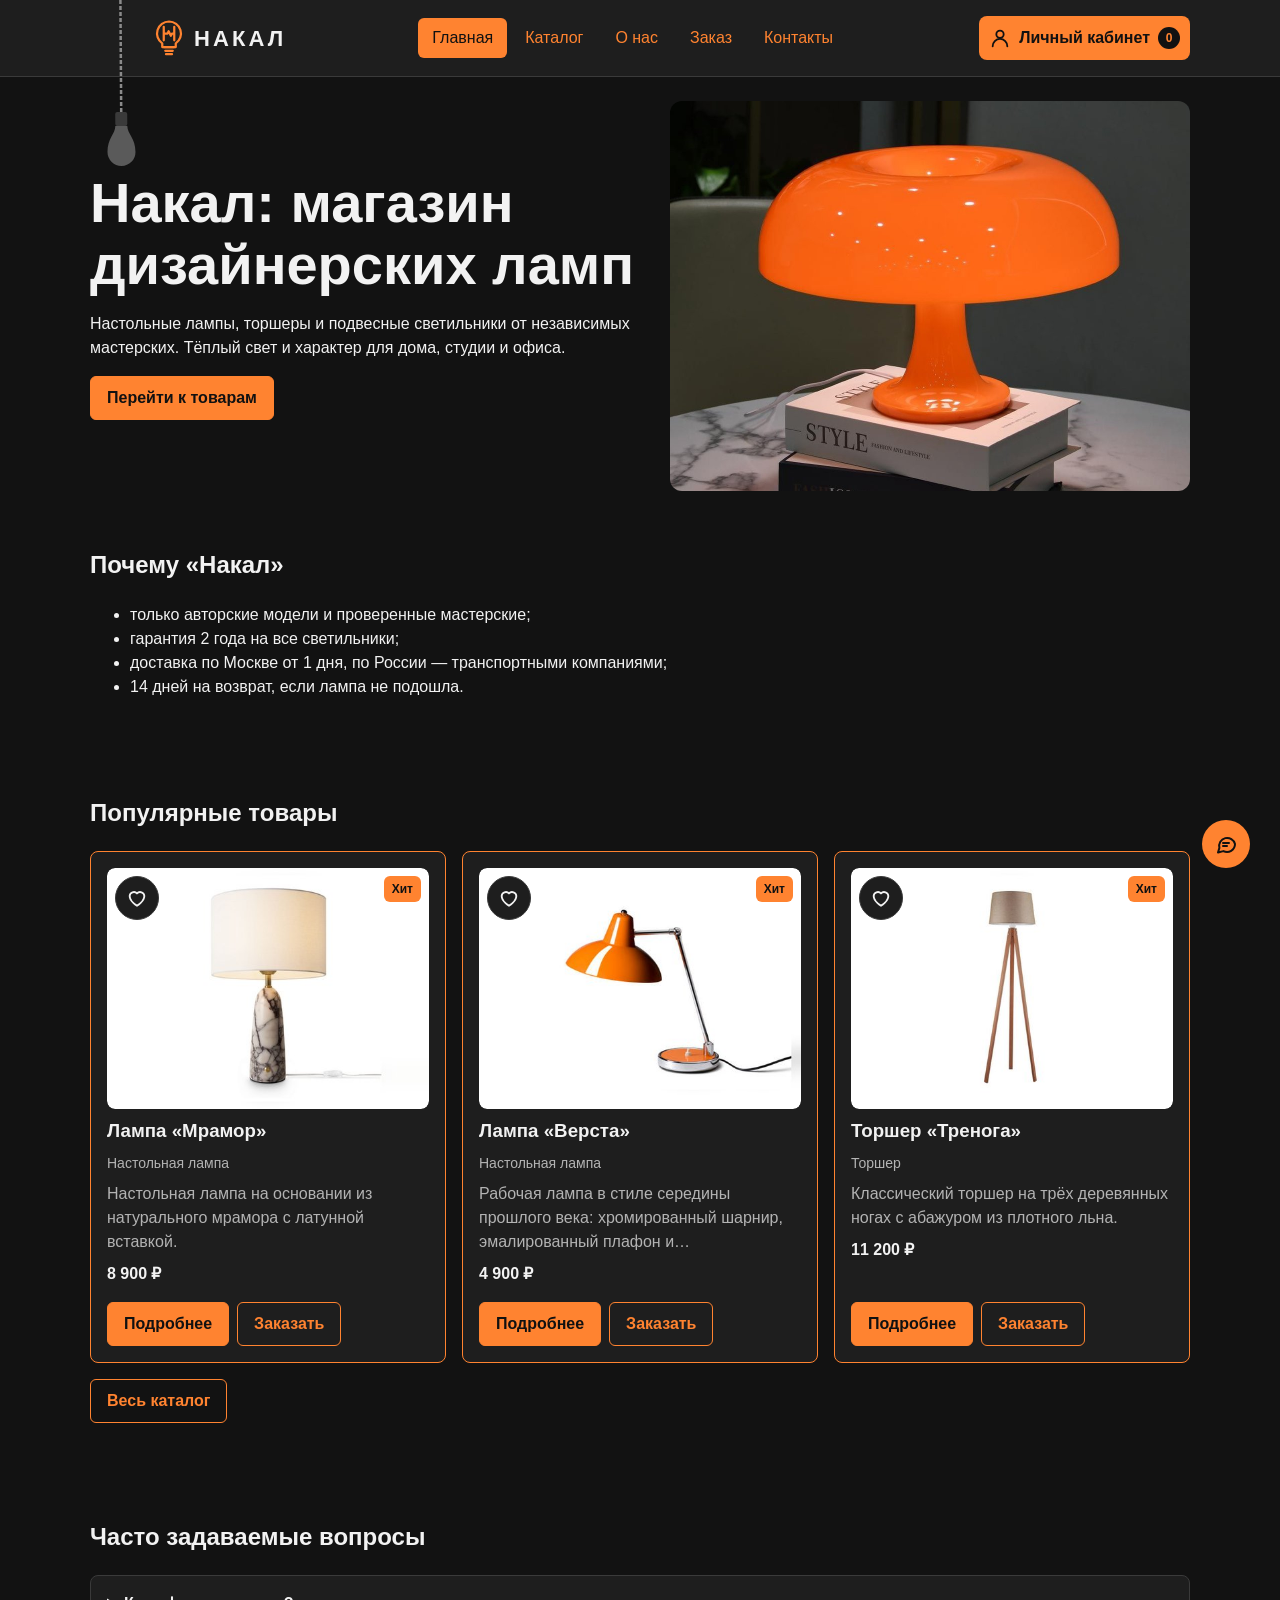
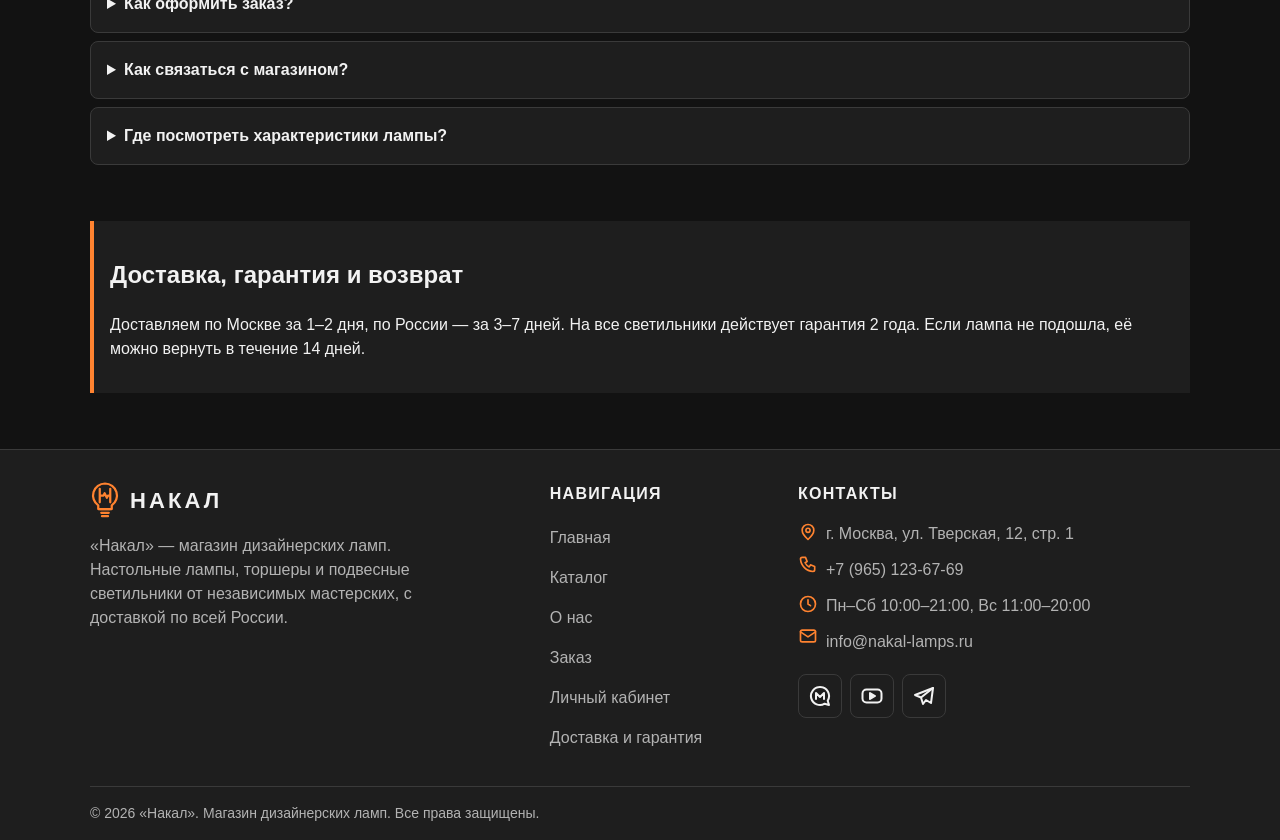
==== commit e69e8a85: "bug fix" ====
--- a/index.html
+++ b/index.html
@@ -15,8 +15,8 @@
   <link rel="stylesheet" href="css/style.css">
   <link rel="stylesheet" href="css/responsive.css">
   <script src="js/data.js" defer></script>
+  <script src="js/theme.js" defer></script>
   <script src="js/main.js" defer></script>
-  <script src="js/theme.js" defer></script>
   <meta property="og:type" content="website">
   <meta property="og:title" content="Накал — магазин дизайнерских ламп">
   <meta property="og:description" content="Дизайнерские настольные лампы, торшеры и подвесные светильники. Доставка по России.">
@@ -47,6 +47,20 @@
           </g>
         </svg>
       </button>
+      <script>
+        /* Лампочка сразу в нужном положении, без мигания до загрузки theme.js */
+        (function () {
+          try {
+            var w = window.innerWidth, r = w >= 1280 ? 172 : w >= 1024 ? 133 : 100;
+            if (w >= 768 && window.scrollY > 120) { r = 93; }
+            var s = Number(sessionStorage.getItem('cordRest'));
+            if (s > 0 && !window.matchMedia('(prefers-reduced-motion: reduce)').matches) { r = s; }
+            document.getElementById('cord').setAttribute('y2', r);
+            document.getElementById('bulb-group').setAttribute('transform', 'translate(30 ' + r + ')');
+            document.getElementById('pull').classList.add('pull--ready');
+          } catch (e) {}
+        })();
+      </script>
       <a class="site-header__logo" href="index.html"><svg class="site-header__mark" viewBox="0 0 40 48" width="30" height="36" aria-hidden="true" focusable="false"><g fill="none" stroke="currentColor" stroke-width="3" stroke-linecap="round" stroke-linejoin="round"><path d="M20 2a16 16 0 0 0-9 29.2V36h18v-4.8A16 16 0 0 0 20 2z"/><path d="M13 36h14M15 41h10M16 45.5h8"/><path d="M13 9v18M27 9v18M13 18h5l1.5-3 3 6 1.5-3h3"/></g></svg><span>Накал</span></a>
 
       <nav class="site-nav" aria-label="Основная навигация">
@@ -146,16 +160,6 @@
       </p>
     </aside>
 
-    <section class="section map-section" id="map" aria-labelledby="map-title">
-      <h2 class="section__title" id="map-title">Как нас найти</h2>
-      <p class="map-section__text">Шоурум «Накал»: г. Москва, ул. Тверская, 12, стр. 1. Ежедневно, вход со двора.</p>
-      <div class="map">
-        <iframe class="map__frame" title="Карта: шоурум «Накал», Москва, ул. Тверская, 12"
-          src="https://yandex.ru/map-widget/v1/?ll=37.605700%2C55.764000&amp;z=16&amp;pt=37.605700%2C55.764000%2Cpm2orgl"
-          loading="lazy" referrerpolicy="no-referrer-when-downgrade"></iframe>
-      </div>
-      <a class="map-section__link" href="https://yandex.ru/maps/?text=%D0%9C%D0%BE%D1%81%D0%BA%D0%B2%D0%B0%2C%20%D0%A2%D0%B2%D0%B5%D1%80%D1%81%D0%BA%D0%B0%D1%8F%2C%2012" target="_blank" rel="noopener">Открыть в Яндекс Картах</a>
-    </section>
   </main>
 
   <footer class="site-footer">
--- a/css/responsive.css
+++ b/css/responsive.css
@@ -95,14 +95,14 @@
   flex-wrap: wrap;
   gap: var(--space-xs);
   margin: 0;
-  padding: 0;
+  padding: 0 72px 0 0;   /* справа место под кнопку кабинета */
   list-style: none;
 }
 
 .site-nav__link {
   display: block;
-  padding: 10px 7px;
-  font-size: 15px;
+  padding: 10px 6px;
+  font-size: 14px;
 }
 
 /* ===============================
@@ -326,16 +326,16 @@
   overflow: auto;
 }
 
-/* Кнопка «Личный кабинет»: на телефоне иконка в правом верхнем углу шапки */
+/* Кнопка «Личный кабинет»: на телефоне в правом нижнем углу шапки, в строке меню */
 .account-link {
   position: absolute;
-  top: var(--space-md);
+  bottom: var(--space-md);
   right: 0;
   display: inline-flex;
   align-items: center;
   gap: var(--space-sm);
   min-height: 44px;
-  padding: 0 12px;
+  padding: 0 10px;
 }
 
 .account-link__text {
@@ -605,6 +605,10 @@
     width: auto;
   }
 
+  .site-nav__list {
+    padding-right: 0;
+  }
+
   .site-nav__link {
     padding: 8px 14px;
     font-size: 16px;
